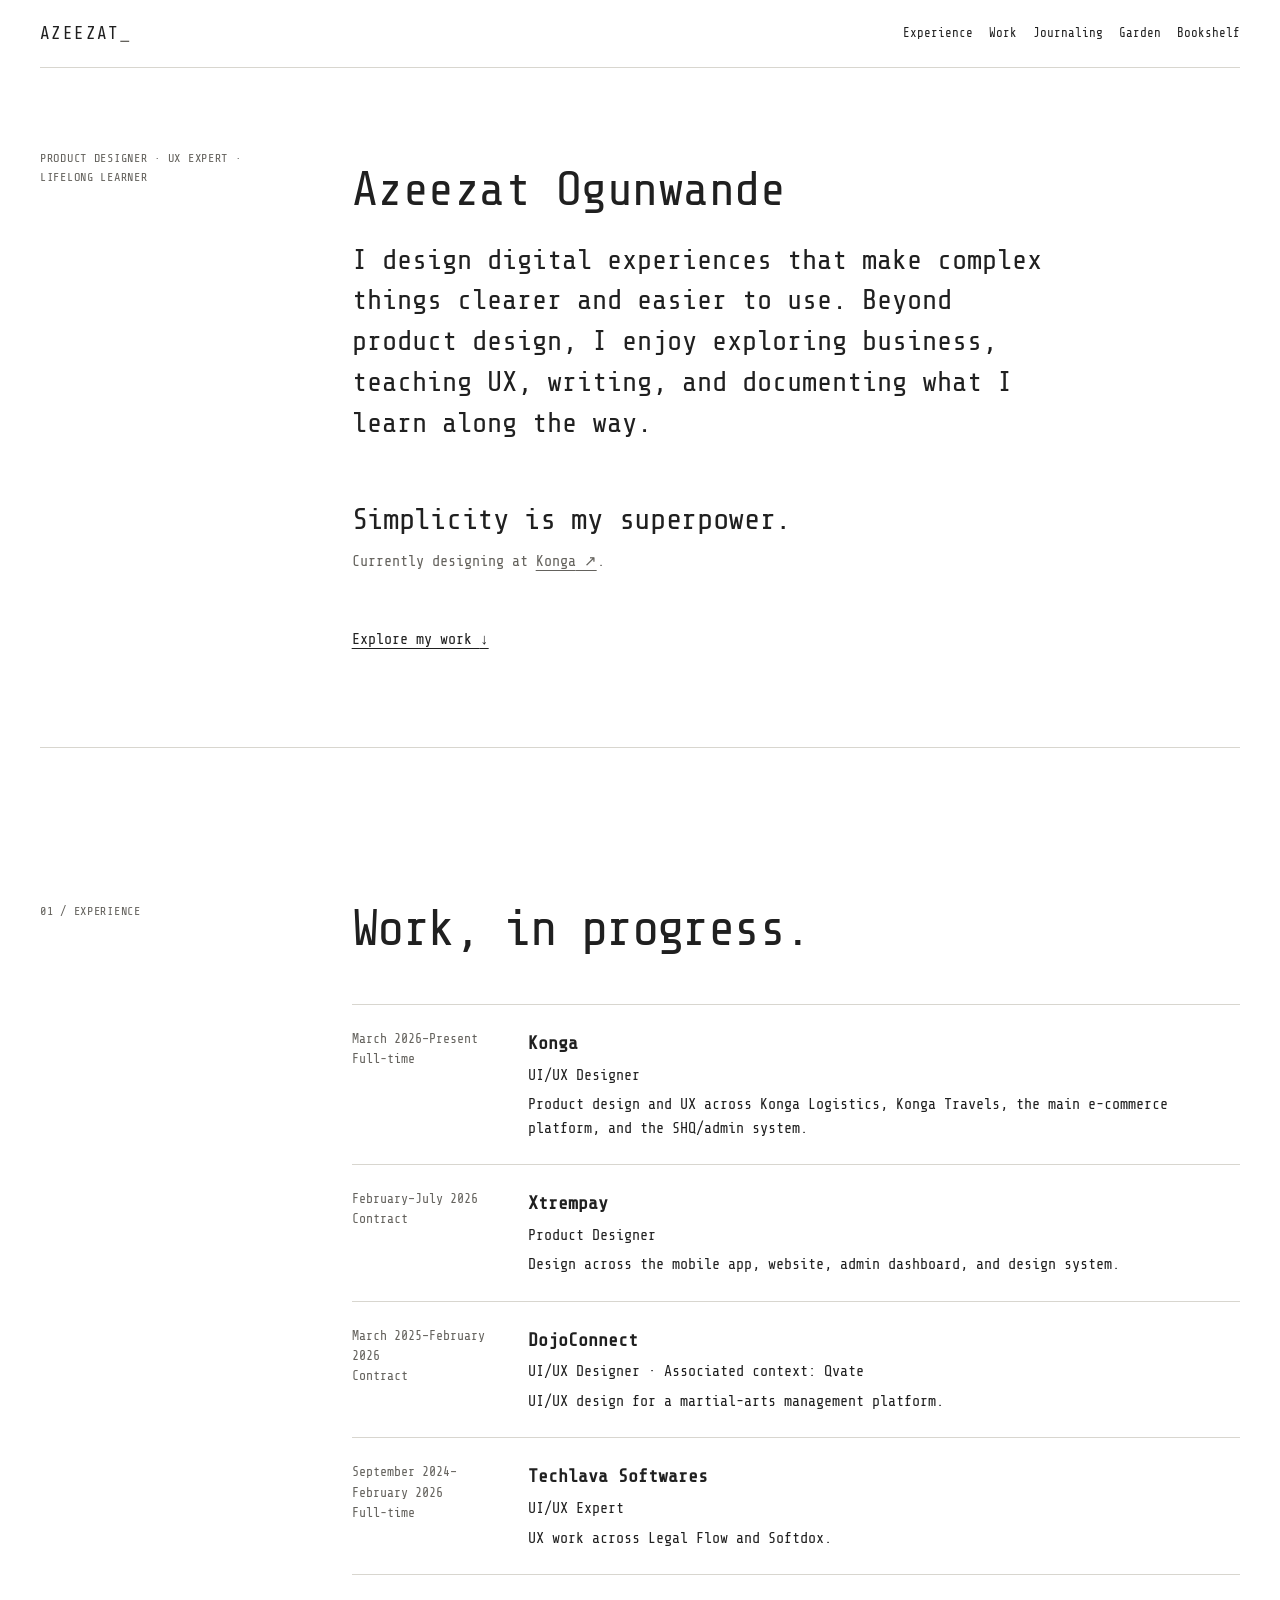
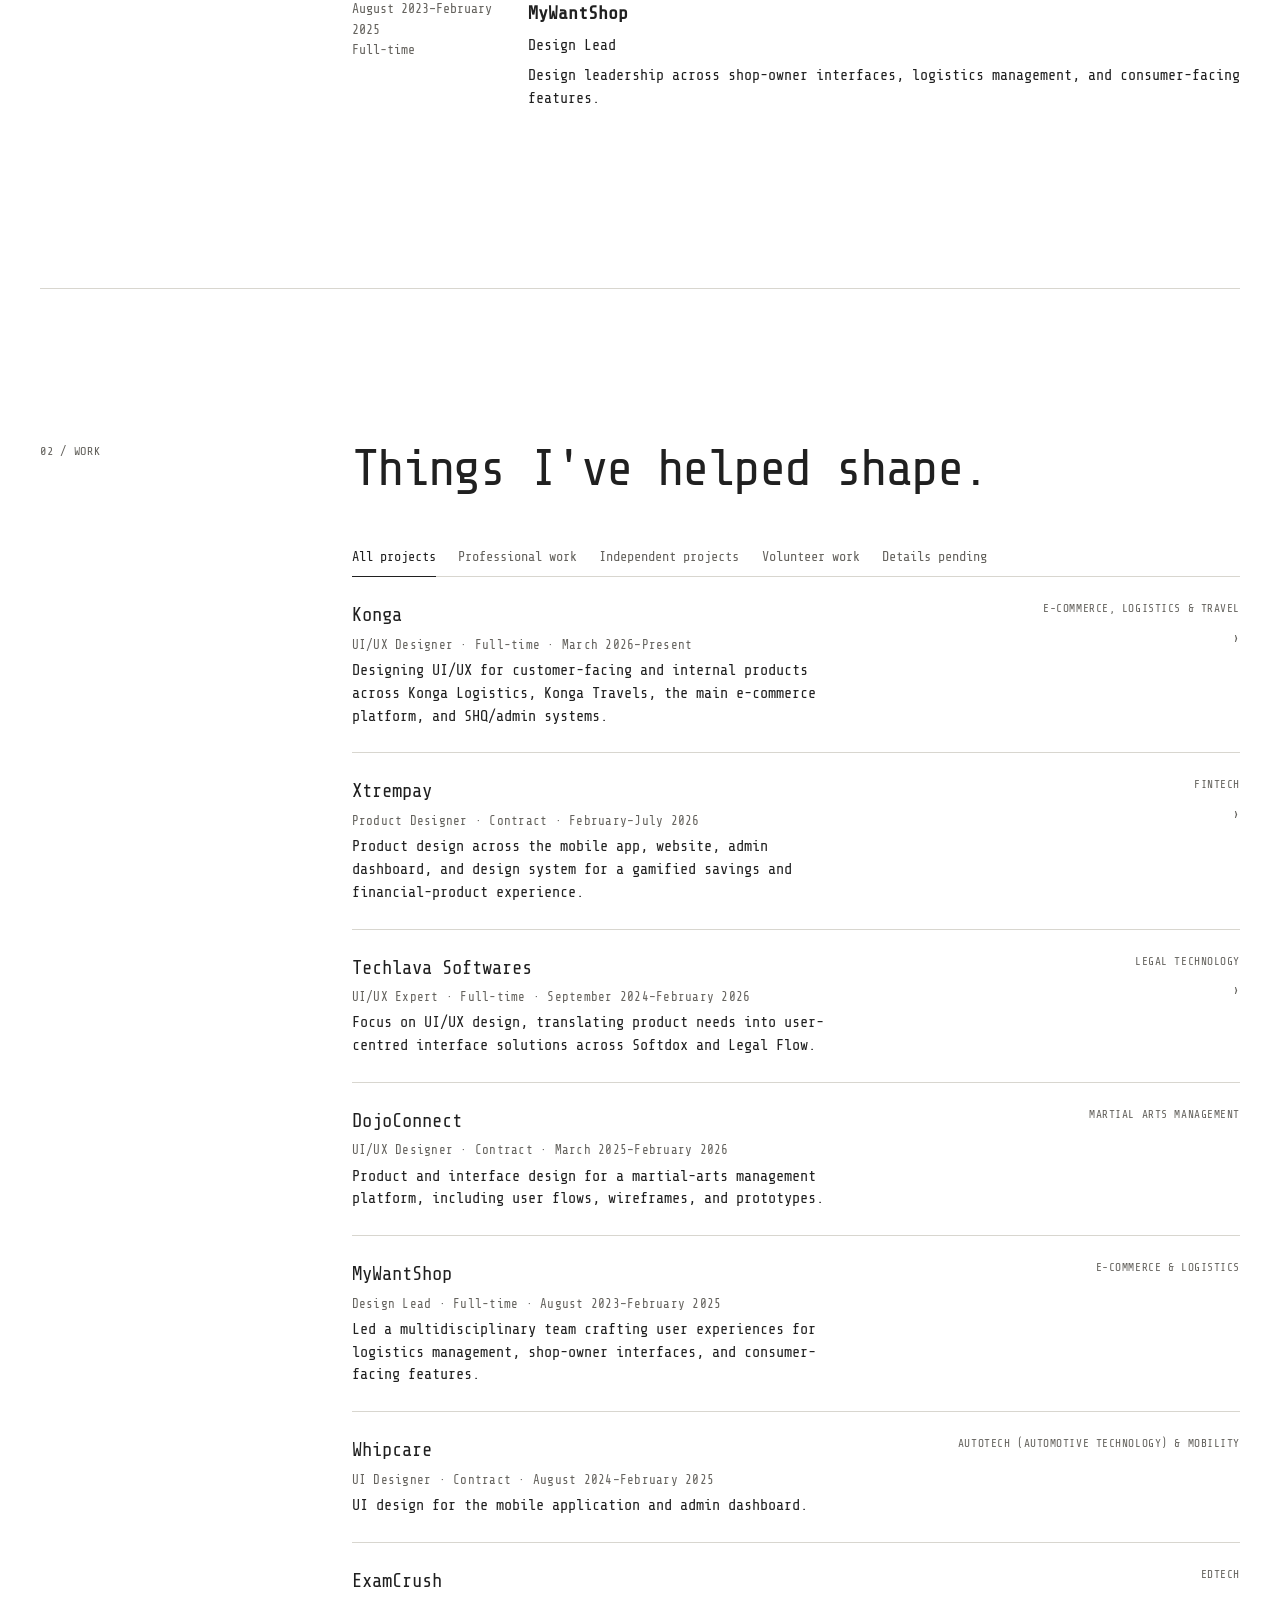
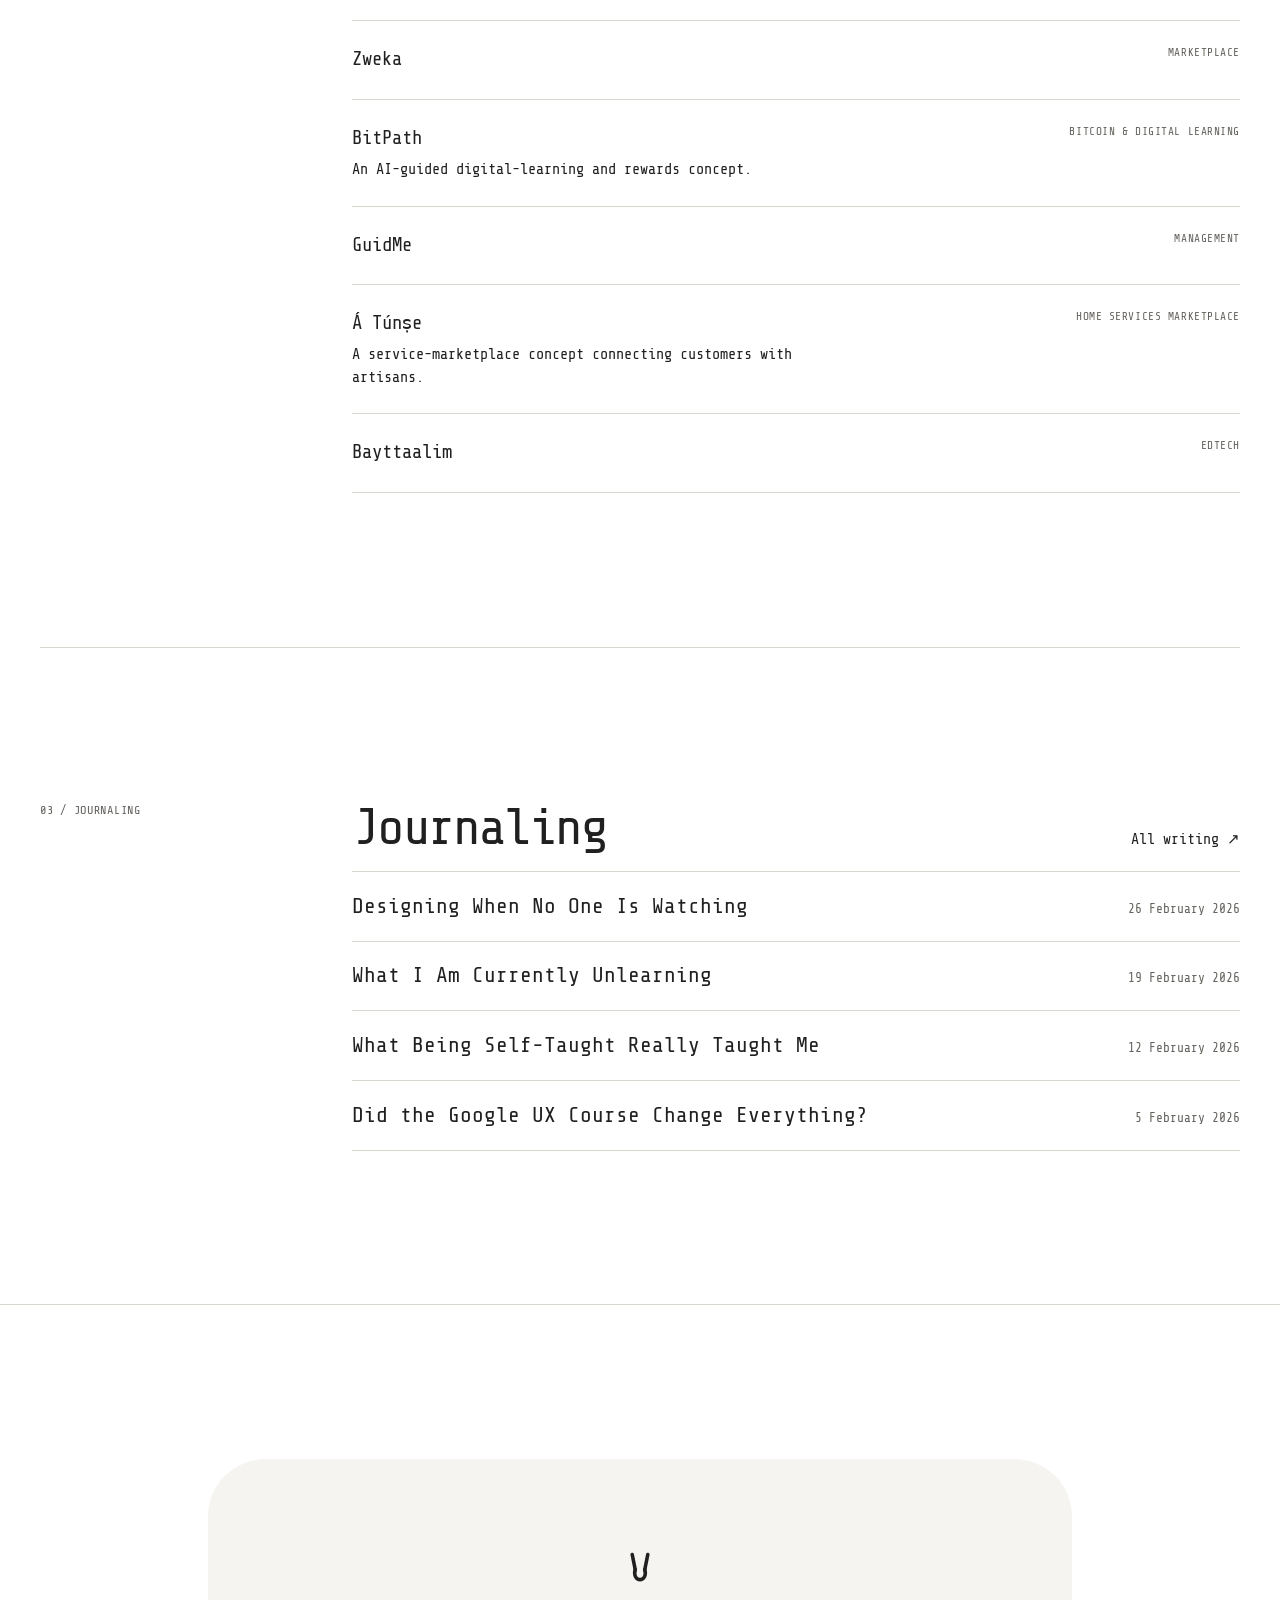
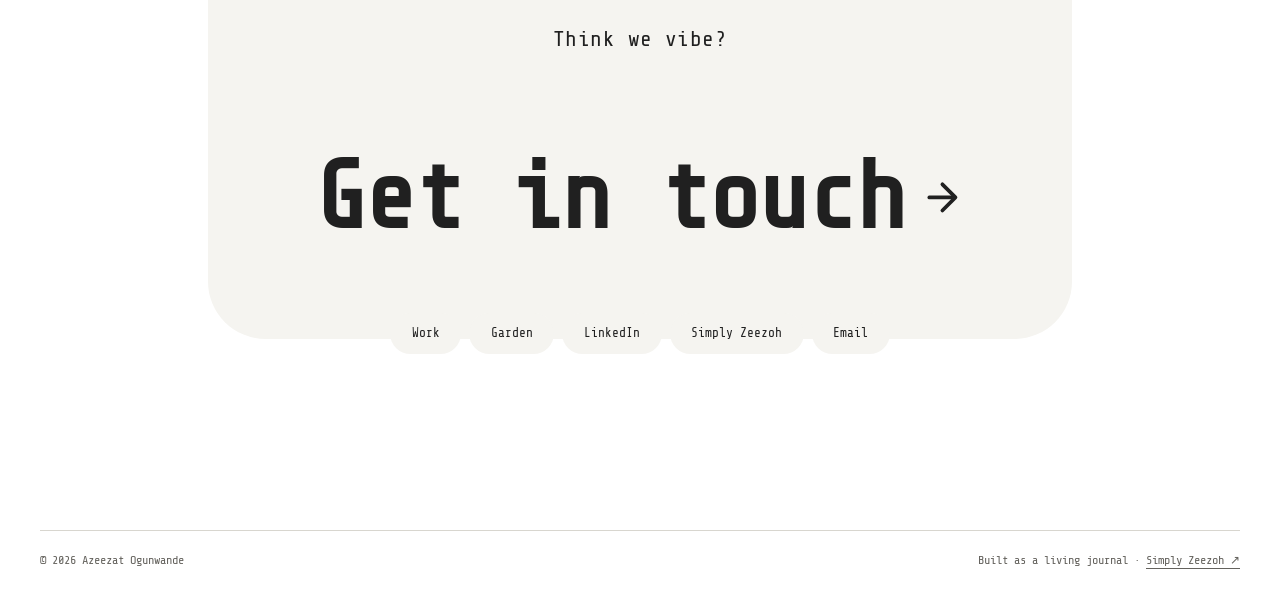
==== index.html @ eee69b29 "Redesign contact section and feature Zweka showcase in Garden" ====
<!doctype html>
<html lang="en">
  <head>
    <meta charset="UTF-8" />
    <meta name="viewport" content="width=device-width, initial-scale=1.0" />
    <meta name="description" content="Azeezat Ogunwande is a product designer and writer creating clear, useful digital experiences. Experience, work, journaling, garden, and bookshelf." />
    <meta name="theme-color" content="#ffffff" />
    <title>Azeezat Ogunwande — Product Designer &amp; Writer</title>
    <link rel="preconnect" href="https://fonts.googleapis.com" />
    <link rel="preconnect" href="https://fonts.gstatic.com" crossorigin />
    <link href="https://fonts.googleapis.com/css2?family=Share+Tech+Mono&display=swap" rel="stylesheet" />
    <link rel="icon" href="favicon.svg" type="image/svg+xml" />
    <link rel="stylesheet" href="styles.css" />
  </head>
  <body data-page="home">
    <a class="skip-link" href="#main">Skip to content</a>
    <header class="site-header">
      <a class="wordmark" href="index.html" aria-label="Azeezat Ogunwande home">AZEEZAT<span>_</span></a>
      <nav aria-label="Primary navigation">
        <a href="#experience">Experience</a>
        <a href="#work">Work</a>
        <a href="writing/">Journaling</a>
        <a href="garden/">Garden</a>
        <a href="bookshelf/">Bookshelf</a>
      </nav>
    </header>
    <main id="main">
      <!-- Introduction: hero and about merged into one concise section -->
      <section class="hero section-grid" aria-labelledby="hero-title">
        <p class="kicker">Product designer · UX expert · Lifelong learner</p>
        <div class="hero-copy">
          <h1 id="hero-title">Azeezat Ogunwande</h1>
          <p class="lede">I design digital experiences that make complex things clearer and easier to use. Beyond product design, I enjoy exploring business, teaching UX, writing, and documenting what I learn along the way.</p>
          <p class="hero-philosophy">Simplicity is my superpower.</p>
          <p class="hero-now">Currently designing at <a class="konga-link external" href="https://www.konga.com/" target="_blank" rel="noopener noreferrer">Konga<span aria-hidden="true"> ↗</span></a>.</p>
          <a class="text-link arrow-link" href="#work">Explore my work <span aria-hidden="true">↓</span></a>
        </div>
      </section>

      <!-- Experience -->
      <section class="section section-grid" id="experience" aria-labelledby="experience-title">
        <p class="section-number">01 / Experience</p>
        <div class="section-content">
          <h2 id="experience-title">Work, in progress.</h2>
          <ol class="timeline" id="timeline"></ol>
        </div>
      </section>

      <!-- Work: every documented project, grouped and filterable -->
      <section class="section section-grid" id="work" aria-labelledby="work-title">
        <p class="section-number">02 / Work</p>
        <div class="section-content">
          <h2 id="work-title">Things I've helped shape.</h2>
          <div class="work-filters" role="tablist" aria-label="Filter projects">
            <button class="work-tab" type="button" role="tab" id="work-tab-all" data-filter="all" aria-controls="project-list" aria-selected="true" tabindex="0">All projects</button>
            <button class="work-tab" type="button" role="tab" id="work-tab-professional" data-filter="professional" aria-controls="project-list" aria-selected="false" tabindex="-1">Professional work</button>
            <button class="work-tab" type="button" role="tab" id="work-tab-independent" data-filter="independent" aria-controls="project-list" aria-selected="false" tabindex="-1">Independent projects</button>
            <button class="work-tab" type="button" role="tab" id="work-tab-volunteer" data-filter="volunteer" aria-controls="project-list" aria-selected="false" tabindex="-1">Volunteer work</button>
            <button class="work-tab" type="button" role="tab" id="work-tab-pending" data-filter="pending" aria-controls="project-list" aria-selected="false" tabindex="-1">Details pending</button>
          </div>
          <p class="visually-hidden" id="work-status" role="status" aria-live="polite"></p>
          <div class="work-panel" id="project-list" role="tabpanel" aria-labelledby="work-tab-all" tabindex="0"></div>
        </div>
      </section>

      <!-- Journaling — Simply Zeezoh -->
      <section class="section section-grid" id="writing" aria-labelledby="writing-title">
        <p class="section-number">03 / Journaling</p>
        <div class="section-content">
          <div class="journal-head">
            <h2 id="writing-title">Journaling</h2>
            <a class="text-link external" href="writing/">All writing <span aria-hidden="true">↗</span></a>
          </div>
          <div class="journal-list" id="journal-list" aria-live="polite"></div>
          <p class="journal-empty" id="journal-empty" hidden>Articles are temporarily unavailable. <a class="text-link external" href="https://simplyzeezoh.substack.com/">Read on Substack <span aria-hidden="true">↗</span></a></p>
        </div>
      </section>

      <!-- Contact -->
      <section class="section contact" id="contact" aria-labelledby="contact-title">
        <div class="contact-inner">
          <div class="contact-panel">
            <span class="contact-motif" aria-hidden="true">
              <svg viewBox="0 0 32 32" fill="none" stroke="currentColor" stroke-width="2.4" stroke-linecap="round" stroke-linejoin="round">
                <path d="M10.8 5 L12.8 15" />
                <path d="M21.2 5 L19.2 15" />
                <path d="M12.8 15 C10.5 24, 21.5 24, 19.2 15" />
              </svg>
            </span>
            <p class="contact-vibe">Think we vibe?</p>
            <a class="contact-cta" href="mailto:hazeezah2002@gmail.com">
              <span id="contact-title">Get in touch</span>
              <svg class="contact-arrow" viewBox="0 0 24 24" fill="none" stroke="currentColor" stroke-width="2" stroke-linecap="round" stroke-linejoin="round" aria-hidden="true">
                <path d="M5 12h13" />
                <path d="M12 5l7 7-7 7" />
              </svg>
            </a>
          </div>
          <nav class="contact-tabs" aria-label="Contact and links">
            <a class="contact-tab" href="#work">Work</a>
            <a class="contact-tab" href="garden/">Garden</a>
            <a class="contact-tab" href="https://www.linkedin.com/in/azeezat-ogunwande/" target="_blank" rel="noopener noreferrer">LinkedIn</a>
            <a class="contact-tab" href="https://simplyzeezoh.substack.com/" target="_blank" rel="noopener noreferrer">Simply Zeezoh</a>
            <a class="contact-tab" href="mailto:hazeezah2002@gmail.com">Email</a>
          </nav>
        </div>
      </section>
    </main>
    <footer class="site-footer">
      <span>© <span id="year"></span> Azeezat Ogunwande</span>
      <span>Built as a living journal · <a href="https://simplyzeezoh.substack.com/" target="_blank" rel="noopener noreferrer">Simply Zeezoh <span aria-hidden="true">↗</span></a></span>
    </footer>
    <dialog id="project-dialog" aria-labelledby="dialog-title">
      <button class="dialog-close" type="button" aria-label="Close project details">×</button>
      <div id="project-dialog-content"></div>
    </dialog>
    <script src="content.js"></script>
    <script src="writing-data.js"></script>
    <script src="script.js"></script>
  </body>
</html>
---- styles.css ----
:root{--ink:#202020;--paper:#fff;--surface:#f5f4f0;--line:#d8d6cf;--muted:#64625d;--font:"Share Tech Mono",ui-monospace,SFMono-Regular,Menlo,monospace;--wide:min(1200px,calc(100vw - 3rem))}*{box-sizing:border-box}html{scroll-behavior:smooth}body{margin:0;background:var(--paper);color:var(--ink);font-family:var(--font);font-size:15px;line-height:1.55}a{color:inherit;text-decoration-thickness:1px;text-underline-offset:4px}a:hover{text-decoration-thickness:2px}.visually-hidden{position:absolute;width:1px;height:1px;padding:0;margin:-1px;overflow:hidden;clip:rect(0 0 0 0);white-space:nowrap;border:0}:focus-visible{outline:2px solid var(--ink);outline-offset:3px}.skip-link{position:fixed;top:0;left:1rem;z-index:10;transform:translateY(-130%);background:var(--ink);color:#fff;padding:.7rem 1rem}.skip-link:focus{transform:translateY(0)}.site-header,.site-footer{width:var(--wide);margin:auto;display:flex;justify-content:space-between;gap:1rem;padding:1.25rem 0}.site-header{border-bottom:1px solid var(--line);align-items:center}.wordmark{text-decoration:none;font-size:1.1rem;letter-spacing:.08em}.wordmark span,.blink{color:var(--muted)}nav{display:flex;gap:1rem;flex-wrap:wrap;justify-content:flex-end;font-size:.78rem}nav a{text-decoration:none}.hero{min-height:calc(100vh - 73px);padding-top:clamp(5rem,14vh,11rem);padding-bottom:3rem;align-content:start}.section-grid{width:var(--wide);margin:auto;display:grid;grid-template-columns:minmax(120px,1fr) minmax(0,4fr);column-gap:clamp(2rem,7vw,8rem)}.kicker,.section-number{margin:0;color:var(--muted);font-size:.75rem;letter-spacing:.06em;text-transform:uppercase}.hero-title-wrap{grid-column:2}.hero h1{font-size:clamp(3.8rem,11vw,9rem);line-height:.82;letter-spacing:-.09em;margin:1rem 0 2.5rem;font-weight:400}.hero-copy{grid-column:2;max-width:44rem}.lede{font-size:clamp(1.2rem,2.2vw,1.85rem);line-height:1.45;margin-top:0}.arrow-link{grid-column:2;margin-top:2.5rem;width:max-content}.section{padding:clamp(5rem,12vw,10rem) 0;border-top:1px solid var(--line)}.section-content h2,.two-up h2{font-size:clamp(1.75rem,4vw,3.5rem);font-weight:400;line-height:1.05;letter-spacing:-.05em;margin:0 0 1rem}.prose{max-width:54rem}.prose p{font-size:1.05rem}.section-intro{color:var(--muted);max-width:47rem}.placeholder-note,.placeholder-label{color:var(--muted);font-size:.8rem}.timeline{padding:0;margin:3rem 0 0;list-style:none}.timeline li{display:grid;grid-template-columns:10rem 1fr;padding:1.5rem 0;border-top:1px solid var(--line);gap:1rem}.timeline h3{font-size:1.15rem;margin:0}.timeline p{margin:.4rem 0 0}.timeline-meta{color:var(--muted);font-size:.82rem}.two-up{padding-top:8rem;padding-bottom:8rem;grid-template-columns:1fr 1fr;gap:clamp(2.5rem,9vw,10rem)}.two-up>div{border-top:1px solid var(--line);padding-top:1.25rem}.contact{padding-bottom:clamp(6rem,14vw,11rem)}.contact-inner{width:var(--wide);margin:auto;display:flex;flex-direction:column;align-items:center}.contact-panel{position:relative;z-index:1;width:100%;max-width:54rem;display:flex;flex-direction:column;align-items:center;text-align:center;gap:clamp(1rem,2.5vw,1.75rem);background:var(--surface);color:var(--ink);border-radius:clamp(28px,4.5vw,60px);padding:clamp(2.75rem,7vw,5.5rem) clamp(1.5rem,5vw,4rem) clamp(3.5rem,8vw,6rem);min-height:clamp(20rem,42vw,30rem);transition:background-color .35s ease,color .35s ease}.contact-motif{display:block;width:clamp(2rem,4vw,3rem);color:currentColor}.contact-motif svg{display:block;width:100%;height:auto}.contact-vibe{margin:0;font-size:clamp(.95rem,2vw,1.35rem);letter-spacing:.02em}.contact-cta{margin-top:auto;display:inline-flex;align-items:center;gap:clamp(.5rem,1.5vw,1rem);color:currentColor;text-decoration:none;font-size:clamp(2.2rem,7.5vw,6.5rem);line-height:.95;letter-spacing:-.03em;font-weight:700;overflow-wrap:anywhere}.contact-arrow{flex:none;width:clamp(1.5rem,3.5vw,3rem);height:auto;transition:transform .25s ease}.contact-cta:hover .contact-arrow,.contact-cta:focus-visible .contact-arrow{transform:translateX(8px)}.contact-cta:focus-visible,.contact-tab:focus-visible{outline:2px solid currentColor;outline-offset:4px}.contact-tabs{position:relative;z-index:2;display:flex;flex-wrap:wrap;justify-content:center;gap:.5rem;margin-top:clamp(-2rem,-2vw,-1rem);padding:0 clamp(.5rem,3vw,2rem)}.contact-tab{background:var(--surface);color:var(--ink);border-radius:999px;padding:.65rem 1.35rem;font-size:.8rem;text-decoration:none;white-space:nowrap;transition:background-color .2s ease,color .2s ease,transform .2s ease}.contact-tab:hover{background:var(--ink);color:var(--paper);transform:translateY(-2px)}@media(hover:hover){.contact-panel:hover{background:var(--ink);color:var(--paper)}}.site-footer{border-top:1px solid var(--line);font-size:.75rem;color:var(--muted);padding-bottom:2rem}.page-main{width:var(--wide);margin:auto}.page-intro{padding:clamp(5rem,12vw,10rem) 0 4rem;max-width:57rem}.page-intro h1{font-size:clamp(3rem,9vw,7rem);font-weight:400;line-height:.9;letter-spacing:-.08em;margin:.8rem 0 2rem}

/* Garden: fixed grid areas keep the deliberately asymmetrical sequence stable. */
.garden-main{padding-top:0;padding-bottom:5rem}.gallery{display:grid;grid-template-columns:repeat(3,minmax(0,1fr));grid-template-rows:repeat(6,clamp(68px,8vw,112px));grid-template-areas:"one two three" "one two three" "one two four" "one five four" "six five seven" "six eight seven";gap:clamp(.5rem,1vw,.85rem);padding-top:clamp(.8rem,2vw,1.5rem)}.garden-card{min-width:0}.garden-card:nth-child(1){grid-area:one}.garden-card:nth-child(2){grid-area:two}.garden-card:nth-child(3){grid-area:three}.garden-card:nth-child(4){grid-area:four}.garden-card:nth-child(5){grid-area:five}.garden-card:nth-child(6){grid-area:six}.garden-card:nth-child(7){grid-area:seven}.garden-card:nth-child(8){grid-area:eight}.garden-trigger{display:block;width:100%;height:100%;border:0;border-radius:.55rem;background:none;color:inherit;font:inherit;text-align:left;cursor:pointer;padding:0;overflow:hidden;transition:transform .2s ease,filter .2s ease}.garden-frame{position:relative;display:block;width:100%;height:100%;overflow:hidden;background:var(--surface)}.garden-image,.garden-gif{position:absolute;inset:0;width:100%;height:100%;object-fit:cover;display:block;transition:transform .35s ease,filter .35s ease}.garden-gif{z-index:1}.garden-placeholder{position:absolute;inset:0;display:grid;place-items:center;text-align:center;color:var(--muted);font-size:.63rem;line-height:1.45;letter-spacing:.14em;text-transform:uppercase;background:repeating-linear-gradient(135deg,#e8e7e1 0,#e8e7e1 1px,#f5f4f0 1px,#f5f4f0 13px)}.garden-card:nth-child(2n) .garden-placeholder{background:linear-gradient(145deg,#e8e7e1,#f5f4f0 55%,#e2e0d9)}.garden-card:nth-child(3n) .garden-placeholder{background:repeating-linear-gradient(45deg,#f5f4f0 0,#f5f4f0 7px,#e8e7e1 7px,#e8e7e1 8px)}.garden-trigger:hover,.garden-trigger:focus-visible{transform:translateY(-2px);filter:contrast(1.03);outline:2px solid var(--ink);outline-offset:3px}.garden-trigger:hover .garden-image,.garden-trigger:focus-visible .garden-image{transform:scale(1.025)}.preview-frame{position:relative;aspect-ratio:4/3;margin:1rem 0;background:var(--surface);overflow:hidden;border-radius:.4rem}.garden-main+.site-footer{margin-top:0}

/* Garden device showcase: one slim phone centred in its frame; the screen keeps
   its own proportions and is never stretched. WebP/GIF background matches the frame. */
.garden-frame--device{display:flex;align-items:center;justify-content:center;background:var(--surface)}.garden-device{display:contents}.garden-device-img{display:block;width:auto;height:auto;max-width:84%;max-height:86%}.preview-frame--device{aspect-ratio:351/711;max-width:min(320px,72vw);margin-inline:auto;display:flex;align-items:center;justify-content:center}.preview-frame--device .garden-device-img{max-width:100%;max-height:100%}

dialog{border:1px solid var(--ink);max-width:min(620px,calc(100vw - 2rem));padding:2rem;background:var(--paper);color:var(--ink)}dialog::backdrop{background:rgba(32,32,32,.5)}.dialog-close{float:right;border:0;background:transparent;font:inherit;font-size:2rem;line-height:1;cursor:pointer}dialog h2{font-size:2rem;line-height:1;margin:1rem 0}dialog p{max-width:58ch}dialog dt{color:var(--muted);margin-top:1rem;font-size:.78rem;text-transform:uppercase}dialog dd{margin:.2rem 0}.page-footer{margin-top:5rem}.topics{display:flex;flex-wrap:wrap;gap:.5rem;margin:1.5rem 0 0;padding:0;list-style:none}.topics .topic{border:1px solid var(--line);color:var(--muted);font-size:.72rem;letter-spacing:.06em;text-transform:uppercase;padding:.35rem .6rem}.external{text-decoration:none}.external:hover{text-decoration:underline}.writing-intro{max-width:57rem}.writing-cta{display:inline-block;margin-top:1.5rem;font-size:clamp(1rem,2vw,1.4rem)}.back-link{margin:4rem 0 2rem}

@media(max-width:800px){.gallery{grid-template-columns:repeat(2,minmax(0,1fr));grid-template-rows:repeat(8,clamp(90px,14vw,140px));grid-template-areas:"one two" "one two" "one three" "four three" "four five" "six five" "six seven" "eight seven"}}@media(max-width:680px){body{font-size:14px}.site-header{align-items:flex-start;flex-direction:column}.site-footer{flex-direction:column}.section-grid{grid-template-columns:1fr}.hero-title-wrap,.hero-copy,.arrow-link{grid-column:auto}.section-number{margin-bottom:2rem}.timeline li{grid-template-columns:1fr}.two-up{grid-template-columns:1fr}.book-grid{grid-template-columns:1fr 1fr}.gallery{grid-template-columns:1fr;grid-template-rows:none;grid-template-areas:none;gap:.7rem;padding-top:.8rem}.garden-card{grid-area:auto!important}.garden-card--tall .garden-frame{aspect-ratio:4/5}.garden-card--medium .garden-frame{aspect-ratio:4/3}.garden-card--small .garden-frame{aspect-ratio:16/10}}@media(prefers-reduced-motion:reduce){html{scroll-behavior:auto}.blink,.garden-trigger,.garden-image,.garden-gif{animation:none;transition:none}.garden-trigger:hover,.garden-trigger:focus-visible{transform:none}}

/* ============================================================
   Added for the unified editorial homepage, on-site writing
   reader, and bookshelf reading room.
   ============================================================ */

/* Intake hero — hero + about merged into one compact introduction */
.hero{min-height:auto;padding-top:clamp(3rem,9vh,7rem);padding-bottom:clamp(3rem,8vw,6rem)}
.hero h1{font-size:clamp(2rem,4vw,3rem);line-height:1.05;letter-spacing:-.01em;margin:1rem 0 1.5rem;font-weight:400}
.hero-copy{display:flex;flex-direction:column;align-items:flex-start}
.hero-philosophy{font-size:clamp(1.3rem,2.6vw,1.9rem);line-height:1.25;margin:1.75rem 0 0;letter-spacing:-.01em}
.hero-now{color:var(--muted);margin-top:.75rem}
.konga-link{text-decoration:underline;text-decoration-thickness:1px;text-underline-offset:4px}
.konga-link:hover{text-decoration-thickness:2px}

/* Work — filter tabs + grouped editorial project index */
.work-filters{display:flex;flex-wrap:wrap;gap:.25rem 1.4rem;margin-top:2.5rem;border-bottom:1px solid var(--line)}
.work-tab{appearance:none;background:none;border:0;font:inherit;font-size:.85rem;color:var(--muted);padding:.6rem 0;margin:0;cursor:pointer;border-bottom:1px solid transparent;margin-bottom:-1px}
.work-tab:hover{color:var(--ink)}
.work-tab[aria-selected="true"]{color:var(--ink);border-bottom-color:var(--ink)}
.work-tab:focus-visible{outline:2px solid var(--ink);outline-offset:2px}
.work-panel{margin-top:0}
.work-list{list-style:none;margin:0;padding:0}
.work-entry{border-bottom:1px solid var(--line)}
.work-row{display:grid;grid-template-columns:minmax(0,1fr) auto;align-items:start;gap:.5rem 2rem;width:100%;text-align:left;padding:1.5rem 0;font:inherit;color:inherit}
button.work-row{background:none;border:0;cursor:pointer}
button.work-row:hover{background:var(--surface)}
button.work-row:focus-visible{outline:2px solid var(--ink);outline-offset:-2px}
.work-main{display:flex;flex-direction:column;gap:.3rem;min-width:0}
.work-name,.work-child-name{font-size:clamp(1.05rem,1.8vw,1.2rem)}
.work-meta{color:var(--muted);font-size:.78rem;letter-spacing:.02em}
.work-desc{font-size:.95rem;line-height:1.5;max-width:62ch}
.work-proposed{color:var(--muted);font-size:.74rem}
.work-pending{color:var(--muted);font-size:.66rem;letter-spacing:.08em;text-transform:uppercase;white-space:nowrap;margin-left:.5rem;vertical-align:middle}
.work-side{display:flex;flex-direction:column;align-items:flex-end;gap:.6rem;text-align:right}
.work-industry,.work-child-domain{color:var(--muted);font-size:.7rem;letter-spacing:.05em;text-transform:uppercase;line-height:1.4}
.work-arrow{color:var(--muted);transition:transform .2s ease}
.work-row[aria-expanded="true"] .work-arrow{transform:rotate(90deg)}
.work-children{border-top:1px dashed var(--line)}
.work-child-list{list-style:none;margin:0;padding:0}
.work-child{display:grid;grid-template-columns:minmax(0,1fr) auto;align-items:start;gap:.5rem 2rem;padding:1rem 0 1rem 1.25rem;border-left:2px solid var(--line);margin-left:.1rem}
.work-child+.work-child{border-top:1px solid var(--line)}
.work-child .work-child-name{font-size:.98rem}
.work-child .work-desc{font-size:.9rem}
.work-empty{color:var(--muted);padding:1.75rem 0;max-width:60ch}

/* Journaling — compact editorial writing list */
.journal-head{display:flex;justify-content:space-between;align-items:baseline;gap:1rem;border-bottom:1px solid var(--line);padding-bottom:1rem}
.journal-head h2{margin:0}
.journal-list{display:flex;flex-direction:column}
.journal-row{display:flex;justify-content:space-between;align-items:baseline;gap:1.5rem;padding:1.1rem 0;border-bottom:1px solid var(--line);text-decoration:none}
.journal-row:hover .journal-title{text-decoration:underline;text-decoration-thickness:2px}
.journal-title{font-size:clamp(1.05rem,2vw,1.35rem);min-width:0;overflow-wrap:anywhere}
.journal-date{color:var(--muted);font-size:.8rem;white-space:nowrap}
.journal-empty{color:var(--muted)}

/* Writing archive + on-site reader */
.writing-main{padding:clamp(3rem,8vw,6rem) 0 5rem}
.page-intro h1{font-size:clamp(2.2rem,5vw,3.4rem);letter-spacing:-.03em;line-height:.98}
.archive-list{margin-top:2rem;border-top:1px solid var(--line)}
.archive-row{display:flex;justify-content:space-between;align-items:baseline;gap:1.5rem;padding:1.15rem 0;border-bottom:1px solid var(--line);text-decoration:none}
.archive-row:hover .archive-title{text-decoration:underline;text-decoration-thickness:2px}
.archive-title{font-size:clamp(1.05rem,2vw,1.4rem);min-width:0;overflow-wrap:anywhere}
.archive-date{color:var(--muted);font-size:.8rem;white-space:nowrap}
.archive-empty{color:var(--muted);margin-top:2rem}
.article{max-width:70ch;margin:0 auto;padding-top:1rem}
.article-title{font-size:clamp(1.8rem,4vw,2.8rem);line-height:1.1;letter-spacing:-.02em;font-weight:400;margin:.5rem 0 1rem}
.article-date{color:var(--muted);font-size:.82rem}
.article-body{margin-top:2.5rem}
.article-body p{margin:0 0 1.25rem;font-size:1.05rem}
.article-body h1,.article-body h2,.article-body h3{font-weight:400;line-height:1.15;letter-spacing:-.02em;margin:2.5rem 0 1rem}
.article-body img{max-width:100%;height:auto;border-radius:.4rem;display:block;margin:1.5rem 0}
.article-body figure{margin:1.5rem 0}
.article-body blockquote{margin:1.75rem 0;padding-left:1.25rem;border-left:2px solid var(--line);color:var(--muted)}
.article-body hr{border:0;border-top:1px solid var(--line);margin:2.25rem 0}
.article-body>div{margin:0}
.article-source{color:var(--muted);font-size:.85rem;margin-top:3rem;border-top:1px solid var(--line);padding-top:1.25rem}
.article-nav{display:flex;gap:1.5rem;margin-top:1.5rem}

/* Bookshelf — category filters, "show all", and flip cards */
.shelf-filters{display:flex;flex-wrap:wrap;gap:.25rem 1.5rem;margin-bottom:clamp(1.5rem,4vw,2.75rem);border-bottom:1px solid var(--line);padding-bottom:.65rem}
.shelf-tab{background:none;border:0;padding:.35rem 0 .65rem;margin-bottom:-.66rem;font:inherit;font-size:.78rem;letter-spacing:.06em;text-transform:uppercase;color:var(--muted);cursor:pointer;border-bottom:2px solid transparent}
.shelf-tab[aria-selected="true"]{color:var(--ink);border-bottom-color:var(--ink)}
.shelf-tab:focus-visible{outline:2px solid var(--ink);outline-offset:2px}
.shelf-status{color:var(--muted);font-size:.78rem;margin:1.5rem 0 1rem}
.shelf-showall{display:block;background:none;border:0;padding:0;margin:1.5rem 0 0;font:inherit;font-size:.82rem;color:var(--ink);cursor:pointer;text-decoration:underline;text-underline-offset:3px}
.shelf-showall[hidden]{display:none}
.shelf-showall:focus-visible{outline:2px solid var(--ink);outline-offset:3px}
.book-grid{display:grid;grid-template-columns:repeat(auto-fill,minmax(200px,1fr));gap:clamp(1rem,2.5vw,2rem);background:none;border:0}
.book-card{position:relative;perspective:1200px;cursor:pointer;border-radius:.5rem}
.book-inner{position:relative;transform-style:preserve-3d;transition:transform .5s ease}
.book-card.is-open .book-inner{transform:rotateY(180deg)}
@media(hover:hover) and (pointer:fine){.book-card:hover .book-inner{transform:rotateY(180deg)}}
.book-card:focus-visible{outline:2px solid var(--ink);outline-offset:4px}
.book-face{backface-visibility:hidden;-webkit-backface-visibility:hidden}
.book-front{display:flex;flex-direction:column;gap:.75rem}
.book-cover{position:relative;display:block;aspect-ratio:3/4;border:1px solid var(--line);border-radius:.5rem;background:var(--surface);overflow:hidden}
.book-cover-image{display:block;width:100%;height:100%;object-fit:cover}
.book-cover-image[hidden]{display:none}
.book-cover-fallback{position:absolute;inset:0;display:flex;flex-direction:column;gap:.75rem;align-items:center;justify-content:center;padding:1.25rem;text-align:center}
.book-cover-fallback[hidden]{display:none}
.book-cover-title{font-size:1.05rem;line-height:1.25}
.book-cover-author{color:var(--muted);font-size:.74rem}
.book-caption{display:flex;flex-direction:column;gap:.2rem}
.book-title{font-size:.95rem;line-height:1.3}
.book-author{color:var(--muted);font-size:.8rem}
.book-status{color:var(--muted);font-size:.68rem;letter-spacing:.06em;text-transform:uppercase;margin-top:.15rem}
.book-back{position:absolute;inset:0;transform:rotateY(180deg);display:flex;flex-direction:column;gap:.9rem;padding:1.25rem;background:var(--surface);border:1px solid var(--line);border-radius:.5rem;overflow:auto}
.book-theme{color:var(--muted);font-size:.68rem;letter-spacing:.06em;text-transform:uppercase}
.book-about{font-size:.86rem;line-height:1.45;color:var(--ink)}
.book-block{display:flex;flex-direction:column;gap:.3rem}
.book-block-title{font-size:.72rem;letter-spacing:.04em;text-transform:uppercase}
.book-block-text{font-size:.86rem;line-height:1.45}
.book-back-hint{color:var(--muted);font-size:.68rem;margin-top:auto;text-transform:uppercase;letter-spacing:.06em}

@media(max-width:680px){
  .journal-head,.journal-row,.archive-row{grid-template-columns:1fr auto auto}
  .journal-row,.archive-row{flex-direction:column;gap:.35rem}
  .journal-date,.archive-date{white-space:normal}
  .work-filters{gap:.1rem 1rem}
  .work-row,.work-child{grid-template-columns:1fr}
  .work-side{flex-direction:row;align-items:baseline;justify-content:space-between;text-align:left}
  .book-grid{grid-template-columns:repeat(auto-fill,minmax(150px,1fr))}
}
@media(prefers-reduced-motion:reduce){
  .book-inner{transition:none}
  .book-card:hover .book-inner,.book-card.is-open .book-inner{transform:none}
  .book-back{visibility:hidden}
  .book-card.is-open .book-front{visibility:hidden}
  .book-card.is-open .book-back{visibility:visible}
  .contact-panel,.contact-arrow,.contact-tab{transition:none}
  .contact-cta:hover .contact-arrow,.contact-cta:focus-visible .contact-arrow{transform:none}
  .contact-tab:hover{transform:none}
}
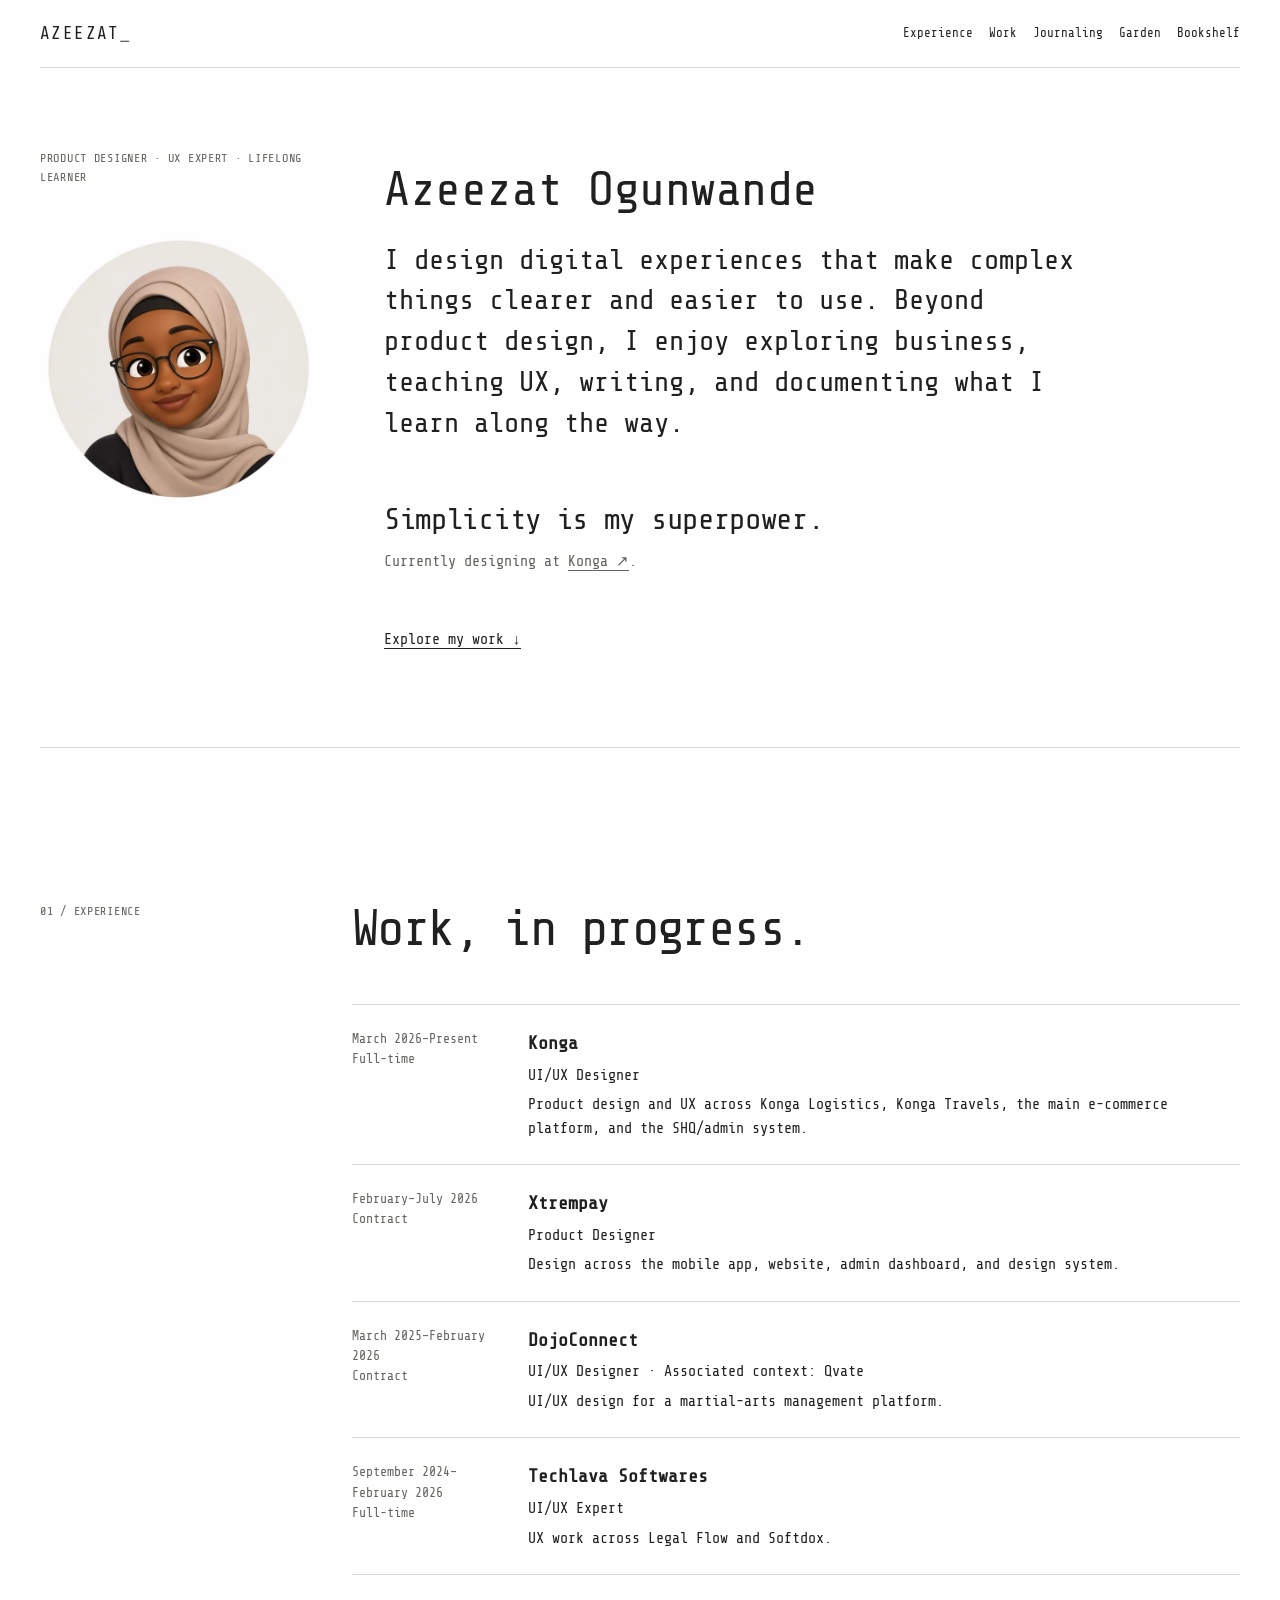
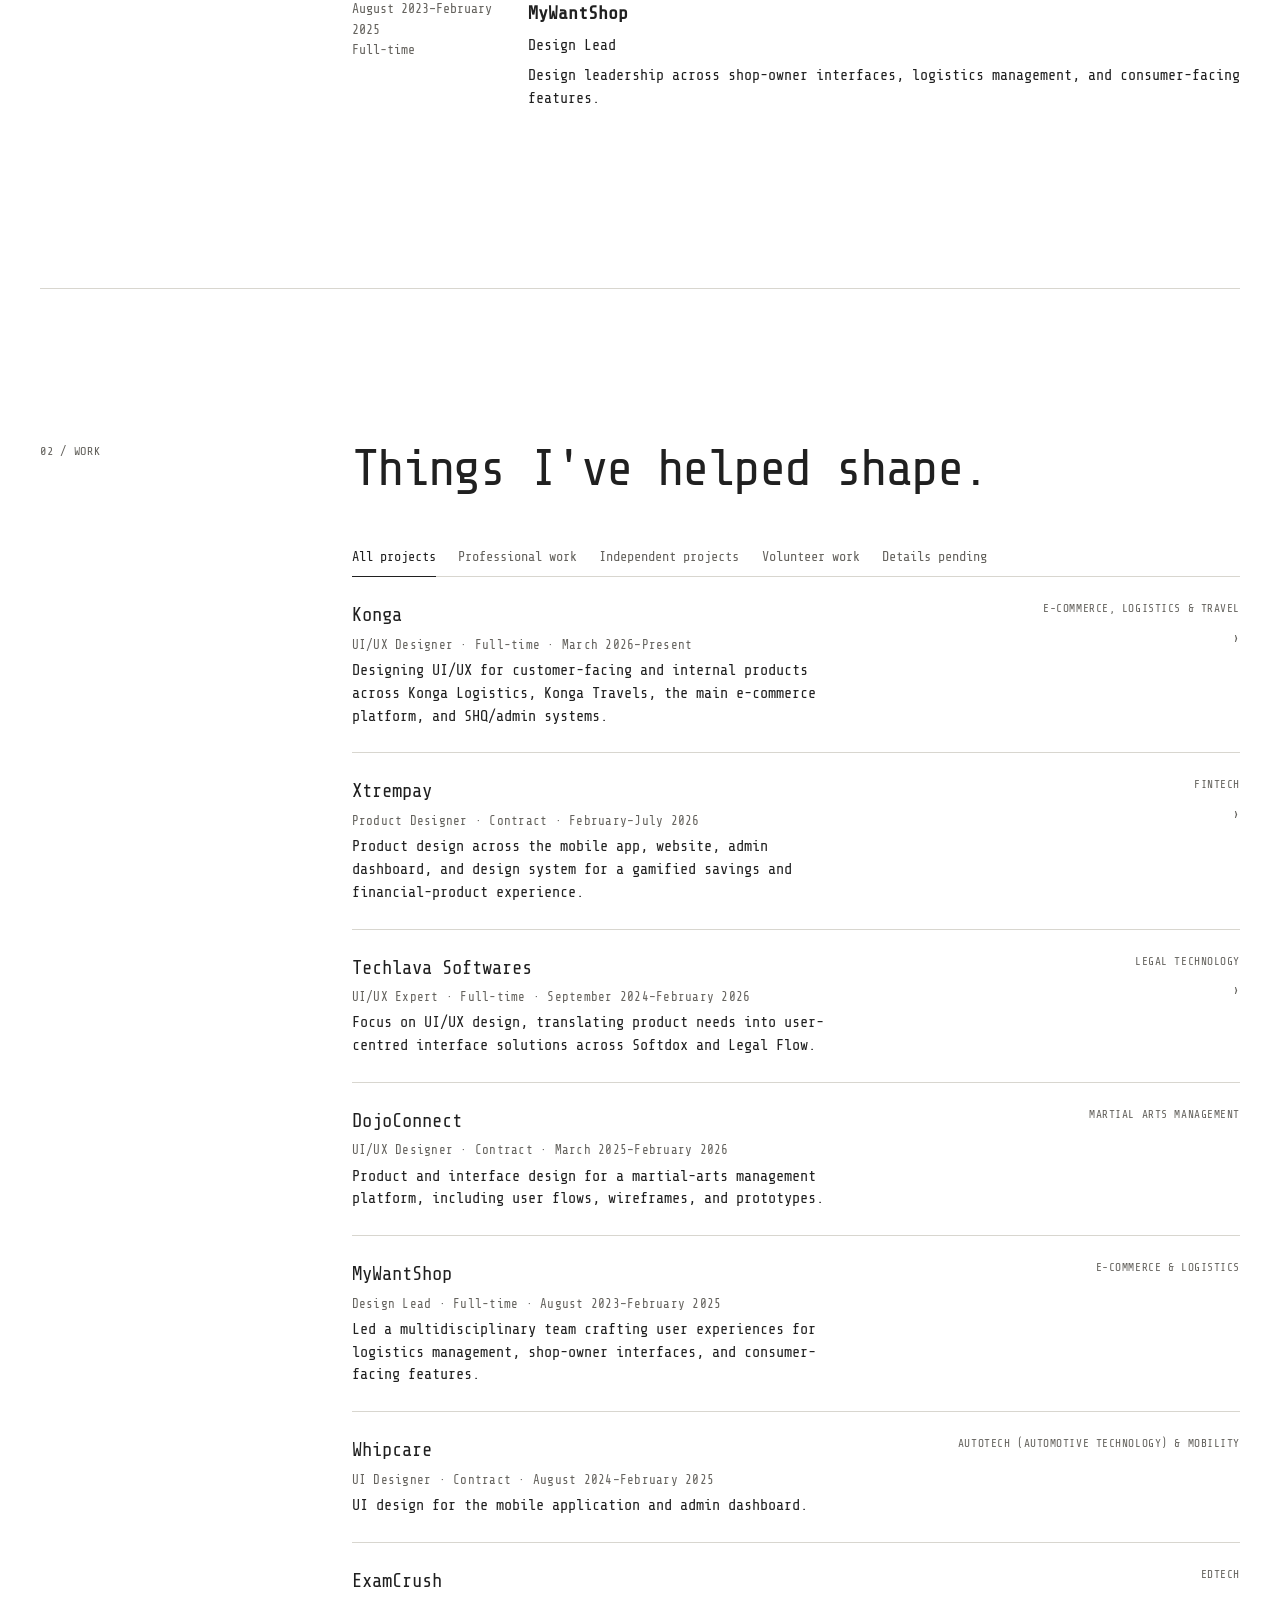
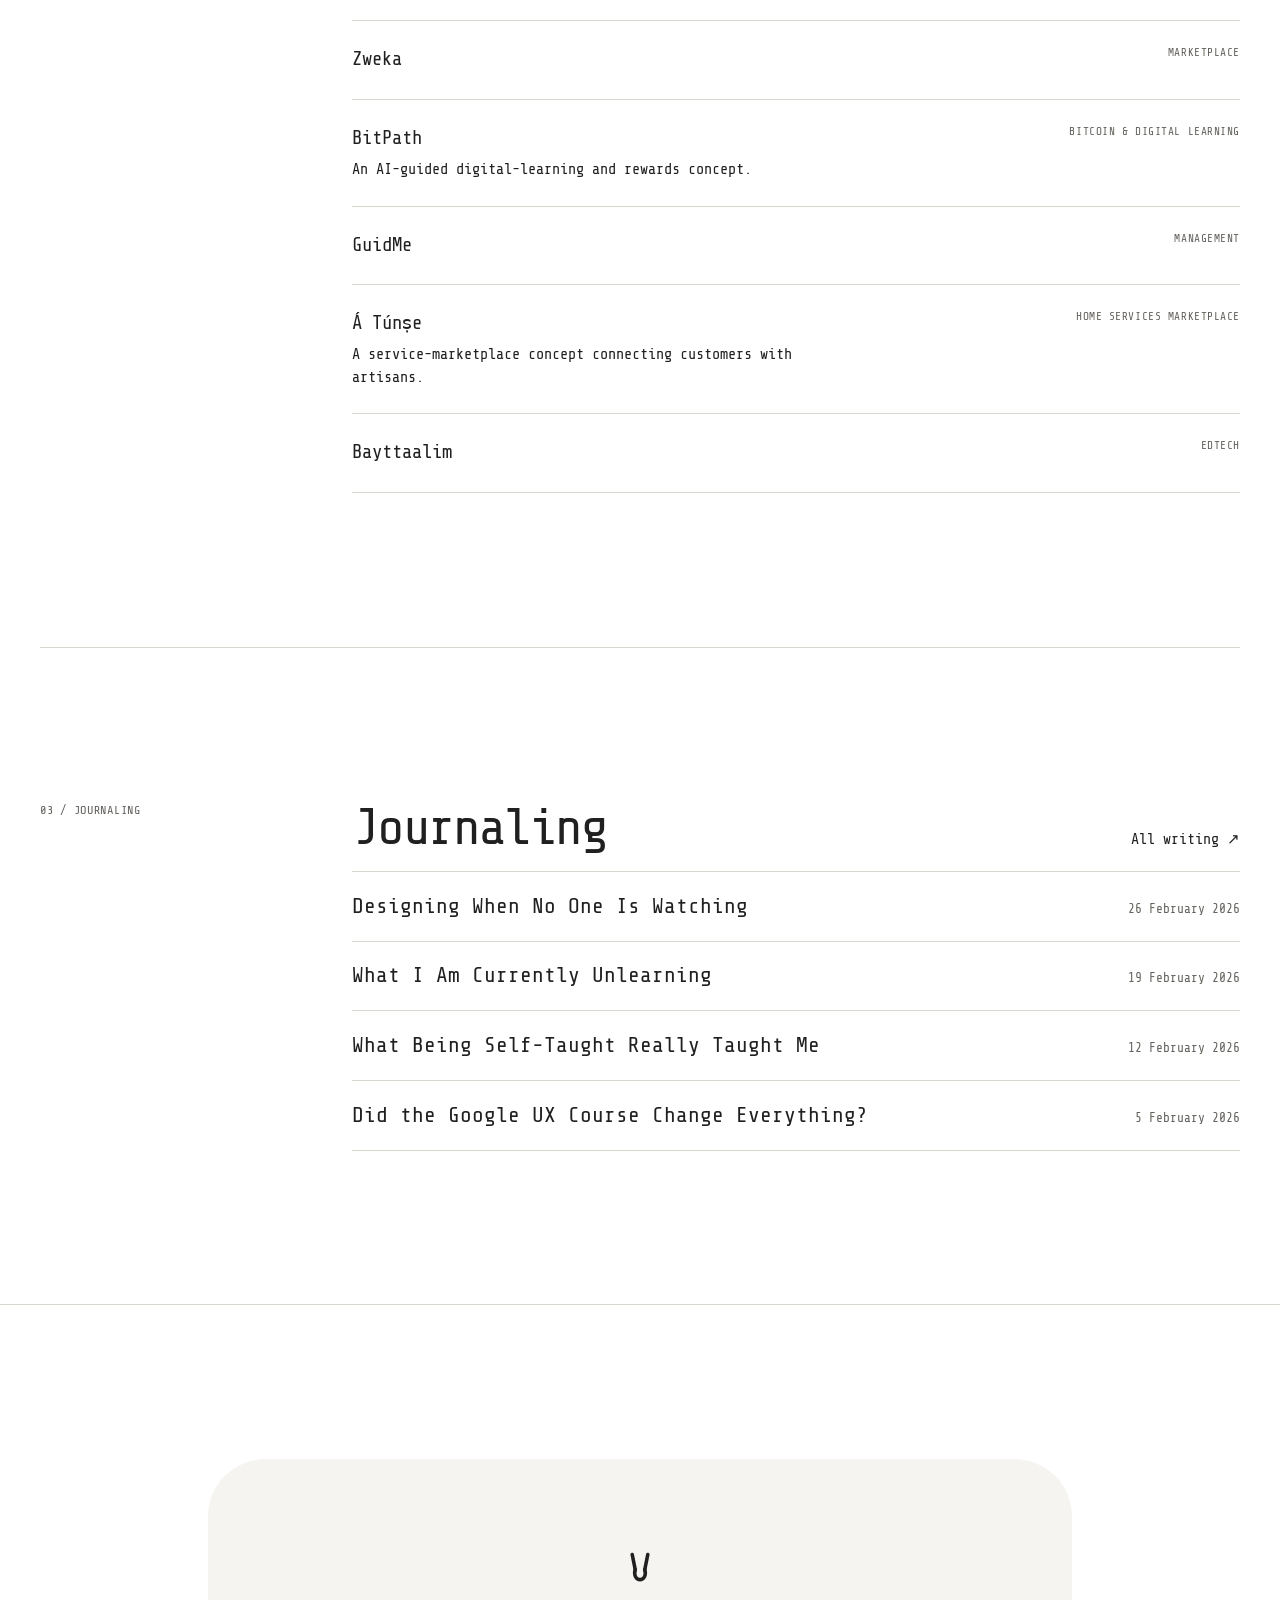
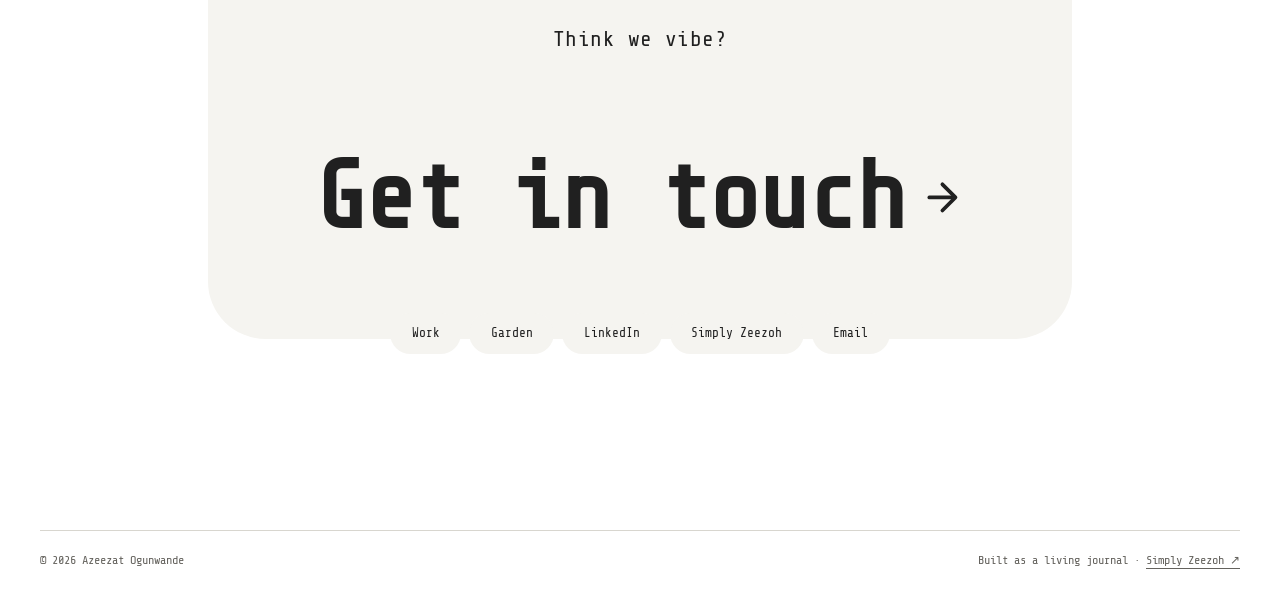
==== commit 70febf98: "Add circular hijab avatar to the hero's left column" ====
--- a/index.html
+++ b/index.html
@@ -27,7 +27,13 @@
     <main id="main">
       <!-- Introduction: hero and about merged into one concise section -->
       <section class="hero section-grid" aria-labelledby="hero-title">
-        <p class="kicker">Product designer · UX expert · Lifelong learner</p>
+        <div class="hero-aside">
+          <p class="kicker">Product designer · UX expert · Lifelong learner</p>
+          <picture class="hero-avatar">
+            <source srcset="assets/avatar/azeezat-avatar.webp" type="image/webp" />
+            <img class="hero-avatar-img" src="assets/avatar/azeezat-avatar.png" alt="Portrait illustration of Azeezat wearing a hijab" width="640" height="640" decoding="async" />
+          </picture>
+        </div>
         <div class="hero-copy">
           <h1 id="hero-title">Azeezat Ogunwande</h1>
           <p class="lede">I design digital experiences that make complex things clearer and easier to use. Beyond product design, I enjoy exploring business, teaching UX, writing, and documenting what I learn along the way.</p>
--- a/styles.css
+++ b/styles.css
@@ -1,15 +1,16 @@
 :root{--ink:#202020;--paper:#fff;--surface:#f5f4f0;--line:#d8d6cf;--muted:#64625d;--font:"Share Tech Mono",ui-monospace,SFMono-Regular,Menlo,monospace;--wide:min(1200px,calc(100vw - 3rem))}*{box-sizing:border-box}html{scroll-behavior:smooth}body{margin:0;background:var(--paper);color:var(--ink);font-family:var(--font);font-size:15px;line-height:1.55}a{color:inherit;text-decoration-thickness:1px;text-underline-offset:4px}a:hover{text-decoration-thickness:2px}.visually-hidden{position:absolute;width:1px;height:1px;padding:0;margin:-1px;overflow:hidden;clip:rect(0 0 0 0);white-space:nowrap;border:0}:focus-visible{outline:2px solid var(--ink);outline-offset:3px}.skip-link{position:fixed;top:0;left:1rem;z-index:10;transform:translateY(-130%);background:var(--ink);color:#fff;padding:.7rem 1rem}.skip-link:focus{transform:translateY(0)}.site-header,.site-footer{width:var(--wide);margin:auto;display:flex;justify-content:space-between;gap:1rem;padding:1.25rem 0}.site-header{border-bottom:1px solid var(--line);align-items:center}.wordmark{text-decoration:none;font-size:1.1rem;letter-spacing:.08em}.wordmark span,.blink{color:var(--muted)}nav{display:flex;gap:1rem;flex-wrap:wrap;justify-content:flex-end;font-size:.78rem}nav a{text-decoration:none}.hero{min-height:calc(100vh - 73px);padding-top:clamp(5rem,14vh,11rem);padding-bottom:3rem;align-content:start}.section-grid{width:var(--wide);margin:auto;display:grid;grid-template-columns:minmax(120px,1fr) minmax(0,4fr);column-gap:clamp(2rem,7vw,8rem)}.kicker,.section-number{margin:0;color:var(--muted);font-size:.75rem;letter-spacing:.06em;text-transform:uppercase}.hero-title-wrap{grid-column:2}.hero h1{font-size:clamp(3.8rem,11vw,9rem);line-height:.82;letter-spacing:-.09em;margin:1rem 0 2.5rem;font-weight:400}.hero-copy{grid-column:2;max-width:44rem}.lede{font-size:clamp(1.2rem,2.2vw,1.85rem);line-height:1.45;margin-top:0}.arrow-link{grid-column:2;margin-top:2.5rem;width:max-content}.section{padding:clamp(5rem,12vw,10rem) 0;border-top:1px solid var(--line)}.section-content h2,.two-up h2{font-size:clamp(1.75rem,4vw,3.5rem);font-weight:400;line-height:1.05;letter-spacing:-.05em;margin:0 0 1rem}.prose{max-width:54rem}.prose p{font-size:1.05rem}.section-intro{color:var(--muted);max-width:47rem}.placeholder-note,.placeholder-label{color:var(--muted);font-size:.8rem}.timeline{padding:0;margin:3rem 0 0;list-style:none}.timeline li{display:grid;grid-template-columns:10rem 1fr;padding:1.5rem 0;border-top:1px solid var(--line);gap:1rem}.timeline h3{font-size:1.15rem;margin:0}.timeline p{margin:.4rem 0 0}.timeline-meta{color:var(--muted);font-size:.82rem}.two-up{padding-top:8rem;padding-bottom:8rem;grid-template-columns:1fr 1fr;gap:clamp(2.5rem,9vw,10rem)}.two-up>div{border-top:1px solid var(--line);padding-top:1.25rem}.contact{padding-bottom:clamp(6rem,14vw,11rem)}.contact-inner{width:var(--wide);margin:auto;display:flex;flex-direction:column;align-items:center}.contact-panel{position:relative;z-index:1;width:100%;max-width:54rem;display:flex;flex-direction:column;align-items:center;text-align:center;gap:clamp(1rem,2.5vw,1.75rem);background:var(--surface);color:var(--ink);border-radius:clamp(28px,4.5vw,60px);padding:clamp(2.75rem,7vw,5.5rem) clamp(1.5rem,5vw,4rem) clamp(3.5rem,8vw,6rem);min-height:clamp(20rem,42vw,30rem);transition:background-color .35s ease,color .35s ease}.contact-motif{display:block;width:clamp(2rem,4vw,3rem);color:currentColor}.contact-motif svg{display:block;width:100%;height:auto}.contact-vibe{margin:0;font-size:clamp(.95rem,2vw,1.35rem);letter-spacing:.02em}.contact-cta{margin-top:auto;display:inline-flex;align-items:center;gap:clamp(.5rem,1.5vw,1rem);color:currentColor;text-decoration:none;font-size:clamp(2.2rem,7.5vw,6.5rem);line-height:.95;letter-spacing:-.03em;font-weight:700;overflow-wrap:anywhere}.contact-arrow{flex:none;width:clamp(1.5rem,3.5vw,3rem);height:auto;transition:transform .25s ease}.contact-cta:hover .contact-arrow,.contact-cta:focus-visible .contact-arrow{transform:translateX(8px)}.contact-cta:focus-visible,.contact-tab:focus-visible{outline:2px solid currentColor;outline-offset:4px}.contact-tabs{position:relative;z-index:2;display:flex;flex-wrap:wrap;justify-content:center;gap:.5rem;margin-top:clamp(-2rem,-2vw,-1rem);padding:0 clamp(.5rem,3vw,2rem)}.contact-tab{background:var(--surface);color:var(--ink);border-radius:999px;padding:.65rem 1.35rem;font-size:.8rem;text-decoration:none;white-space:nowrap;transition:background-color .2s ease,color .2s ease,transform .2s ease}.contact-tab:hover{background:var(--ink);color:var(--paper);transform:translateY(-2px)}@media(hover:hover){.contact-panel:hover{background:var(--ink);color:var(--paper)}}.site-footer{border-top:1px solid var(--line);font-size:.75rem;color:var(--muted);padding-bottom:2rem}.page-main{width:var(--wide);margin:auto}.page-intro{padding:clamp(5rem,12vw,10rem) 0 4rem;max-width:57rem}.page-intro h1{font-size:clamp(3rem,9vw,7rem);font-weight:400;line-height:.9;letter-spacing:-.08em;margin:.8rem 0 2rem}
 
-/* Garden: fixed grid areas keep the deliberately asymmetrical sequence stable. */
-.garden-main{padding-top:0;padding-bottom:5rem}.gallery{display:grid;grid-template-columns:repeat(3,minmax(0,1fr));grid-template-rows:repeat(6,clamp(68px,8vw,112px));grid-template-areas:"one two three" "one two three" "one two four" "one five four" "six five seven" "six eight seven";gap:clamp(.5rem,1vw,.85rem);padding-top:clamp(.8rem,2vw,1.5rem)}.garden-card{min-width:0}.garden-card:nth-child(1){grid-area:one}.garden-card:nth-child(2){grid-area:two}.garden-card:nth-child(3){grid-area:three}.garden-card:nth-child(4){grid-area:four}.garden-card:nth-child(5){grid-area:five}.garden-card:nth-child(6){grid-area:six}.garden-card:nth-child(7){grid-area:seven}.garden-card:nth-child(8){grid-area:eight}.garden-trigger{display:block;width:100%;height:100%;border:0;border-radius:.55rem;background:none;color:inherit;font:inherit;text-align:left;cursor:pointer;padding:0;overflow:hidden;transition:transform .2s ease,filter .2s ease}.garden-frame{position:relative;display:block;width:100%;height:100%;overflow:hidden;background:var(--surface)}.garden-image,.garden-gif{position:absolute;inset:0;width:100%;height:100%;object-fit:cover;display:block;transition:transform .35s ease,filter .35s ease}.garden-gif{z-index:1}.garden-placeholder{position:absolute;inset:0;display:grid;place-items:center;text-align:center;color:var(--muted);font-size:.63rem;line-height:1.45;letter-spacing:.14em;text-transform:uppercase;background:repeating-linear-gradient(135deg,#e8e7e1 0,#e8e7e1 1px,#f5f4f0 1px,#f5f4f0 13px)}.garden-card:nth-child(2n) .garden-placeholder{background:linear-gradient(145deg,#e8e7e1,#f5f4f0 55%,#e2e0d9)}.garden-card:nth-child(3n) .garden-placeholder{background:repeating-linear-gradient(45deg,#f5f4f0 0,#f5f4f0 7px,#e8e7e1 7px,#e8e7e1 8px)}.garden-trigger:hover,.garden-trigger:focus-visible{transform:translateY(-2px);filter:contrast(1.03);outline:2px solid var(--ink);outline-offset:3px}.garden-trigger:hover .garden-image,.garden-trigger:focus-visible .garden-image{transform:scale(1.025)}.preview-frame{position:relative;aspect-ratio:4/3;margin:1rem 0;background:var(--surface);overflow:hidden;border-radius:.4rem}.garden-main+.site-footer{margin-top:0}
+/* Garden: an aspect-sized flow gallery. Each frame is sized to its own image, so
+   every mockup keeps its exact proportions and new pieces can be added freely. */
+.garden-main{padding-top:0;padding-bottom:5rem}.gallery{column-count:3;column-gap:clamp(.6rem,1.2vw,1rem);padding-top:clamp(.8rem,2vw,1.5rem)}.garden-card{break-inside:avoid;-webkit-column-break-inside:avoid;page-break-inside:avoid;margin:0 0 clamp(.6rem,1.2vw,1rem);min-width:0}.garden-card--tall{--frame-ratio:3/4}.garden-card--medium{--frame-ratio:4/3}.garden-card--small{--frame-ratio:16/10}.garden-trigger{display:block;width:100%;border:0;border-radius:.55rem;background:none;color:inherit;font:inherit;text-align:left;cursor:pointer;padding:0;overflow:hidden;transition:transform .2s ease,filter .2s ease}.garden-frame{position:relative;display:block;width:100%;aspect-ratio:var(--frame-ratio,4/3);overflow:hidden;background:var(--surface)}.garden-image,.garden-gif{position:absolute;inset:0;width:100%;height:100%;object-fit:cover;display:block;transition:transform .35s ease,filter .35s ease}.garden-gif{z-index:1}.garden-placeholder{position:absolute;inset:0;display:grid;place-items:center;text-align:center;color:var(--muted);font-size:.63rem;line-height:1.45;letter-spacing:.14em;text-transform:uppercase;background:repeating-linear-gradient(135deg,#e8e7e1 0,#e8e7e1 1px,#f5f4f0 1px,#f5f4f0 13px)}.garden-card:nth-child(2n) .garden-placeholder{background:linear-gradient(145deg,#e8e7e1,#f5f4f0 55%,#e2e0d9)}.garden-card:nth-child(3n) .garden-placeholder{background:repeating-linear-gradient(45deg,#f5f4f0 0,#f5f4f0 7px,#e8e7e1 7px,#e8e7e1 8px)}.garden-trigger:hover,.garden-trigger:focus-visible{transform:translateY(-2px);filter:contrast(1.03);outline:2px solid var(--ink);outline-offset:3px}.garden-trigger:hover .garden-image,.garden-trigger:focus-visible .garden-image{transform:scale(1.025)}.preview-frame{position:relative;aspect-ratio:4/3;margin:1rem 0;background:var(--surface);overflow:hidden;border-radius:.4rem}.garden-main+.site-footer{margin-top:0}
 
-/* Garden device showcase: one slim phone centred in its frame; the screen keeps
-   its own proportions and is never stretched. WebP/GIF background matches the frame. */
-.garden-frame--device{display:flex;align-items:center;justify-content:center;background:var(--surface)}.garden-device{display:contents}.garden-device-img{display:block;width:auto;height:auto;max-width:84%;max-height:86%}.preview-frame--device{aspect-ratio:351/711;max-width:min(320px,72vw);margin-inline:auto;display:flex;align-items:center;justify-content:center}.preview-frame--device .garden-device-img{max-width:100%;max-height:100%}
+/* Garden device/mockup showcase: the frame is sized to the image's own ratio, so
+   the UI fills it edge to edge and is never stretched, cropped, or padded. */
+.garden-frame--device{display:flex;align-items:center;justify-content:center;background:var(--surface)}.garden-device{display:contents}.garden-device-img{display:block;width:100%;height:100%;object-fit:cover}.garden-card--device .garden-trigger{border-radius:0}.preview-frame--device{aspect-ratio:var(--frame-ratio,351/711);max-width:min(420px,80vw);margin-inline:auto;display:flex;align-items:center;justify-content:center}.preview-frame--device .garden-device-img{width:100%;height:100%;object-fit:contain}
 
 dialog{border:1px solid var(--ink);max-width:min(620px,calc(100vw - 2rem));padding:2rem;background:var(--paper);color:var(--ink)}dialog::backdrop{background:rgba(32,32,32,.5)}.dialog-close{float:right;border:0;background:transparent;font:inherit;font-size:2rem;line-height:1;cursor:pointer}dialog h2{font-size:2rem;line-height:1;margin:1rem 0}dialog p{max-width:58ch}dialog dt{color:var(--muted);margin-top:1rem;font-size:.78rem;text-transform:uppercase}dialog dd{margin:.2rem 0}.page-footer{margin-top:5rem}.topics{display:flex;flex-wrap:wrap;gap:.5rem;margin:1.5rem 0 0;padding:0;list-style:none}.topics .topic{border:1px solid var(--line);color:var(--muted);font-size:.72rem;letter-spacing:.06em;text-transform:uppercase;padding:.35rem .6rem}.external{text-decoration:none}.external:hover{text-decoration:underline}.writing-intro{max-width:57rem}.writing-cta{display:inline-block;margin-top:1.5rem;font-size:clamp(1rem,2vw,1.4rem)}.back-link{margin:4rem 0 2rem}
 
-@media(max-width:800px){.gallery{grid-template-columns:repeat(2,minmax(0,1fr));grid-template-rows:repeat(8,clamp(90px,14vw,140px));grid-template-areas:"one two" "one two" "one three" "four three" "four five" "six five" "six seven" "eight seven"}}@media(max-width:680px){body{font-size:14px}.site-header{align-items:flex-start;flex-direction:column}.site-footer{flex-direction:column}.section-grid{grid-template-columns:1fr}.hero-title-wrap,.hero-copy,.arrow-link{grid-column:auto}.section-number{margin-bottom:2rem}.timeline li{grid-template-columns:1fr}.two-up{grid-template-columns:1fr}.book-grid{grid-template-columns:1fr 1fr}.gallery{grid-template-columns:1fr;grid-template-rows:none;grid-template-areas:none;gap:.7rem;padding-top:.8rem}.garden-card{grid-area:auto!important}.garden-card--tall .garden-frame{aspect-ratio:4/5}.garden-card--medium .garden-frame{aspect-ratio:4/3}.garden-card--small .garden-frame{aspect-ratio:16/10}}@media(prefers-reduced-motion:reduce){html{scroll-behavior:auto}.blink,.garden-trigger,.garden-image,.garden-gif{animation:none;transition:none}.garden-trigger:hover,.garden-trigger:focus-visible{transform:none}}
+@media(max-width:800px){.gallery{column-count:2}}@media(max-width:680px){body{font-size:14px}.site-header{align-items:flex-start;flex-direction:column}.site-footer{flex-direction:column}.section-grid{grid-template-columns:1fr}.hero-title-wrap,.hero-copy,.arrow-link{grid-column:auto}.section-number{margin-bottom:2rem}.timeline li{grid-template-columns:1fr}.two-up{grid-template-columns:1fr}.book-grid{grid-template-columns:1fr 1fr}.gallery{column-count:1;padding-top:.8rem}}@media(prefers-reduced-motion:reduce){html{scroll-behavior:auto}.blink,.garden-trigger,.garden-image,.garden-gif{animation:none;transition:none}.garden-trigger:hover,.garden-trigger:focus-visible{transform:none}}
 
 /* ============================================================
    Added for the unified editorial homepage, on-site writing
@@ -24,6 +25,15 @@
 .hero-now{color:var(--muted);margin-top:.75rem}
 .konga-link{text-decoration:underline;text-decoration-thickness:1px;text-underline-offset:4px}
 .konga-link:hover{text-decoration-thickness:2px}
+
+/* Hero avatar — the Muslimah portrait fills the previously empty left column,
+   top-aligned with the introduction and cropped to a clean circle. */
+.hero-aside{display:flex;flex-direction:column;gap:clamp(1.5rem,4vw,2.75rem);align-items:flex-start}
+.hero-avatar{display:block;width:100%;max-width:280px;aspect-ratio:1/1;border-radius:50%;overflow:hidden}
+.hero-avatar-img{display:block;width:100%;height:100%;object-fit:cover;object-position:center}
+@media(min-width:681px){.hero{grid-template-columns:minmax(180px,280px) minmax(0,1fr);column-gap:clamp(2rem,5vw,5rem)}}
+@media(min-width:681px) and (max-width:960px){.hero{grid-template-columns:minmax(150px,200px) minmax(0,1fr)}.hero-avatar{max-width:200px}}
+@media(max-width:680px){.hero-aside{gap:1.5rem}.hero-avatar{width:140px}}
 
 /* Work — filter tabs + grouped editorial project index */
 .work-filters{display:flex;flex-wrap:wrap;gap:.25rem 1.4rem;margin-top:2.5rem;border-bottom:1px solid var(--line)}
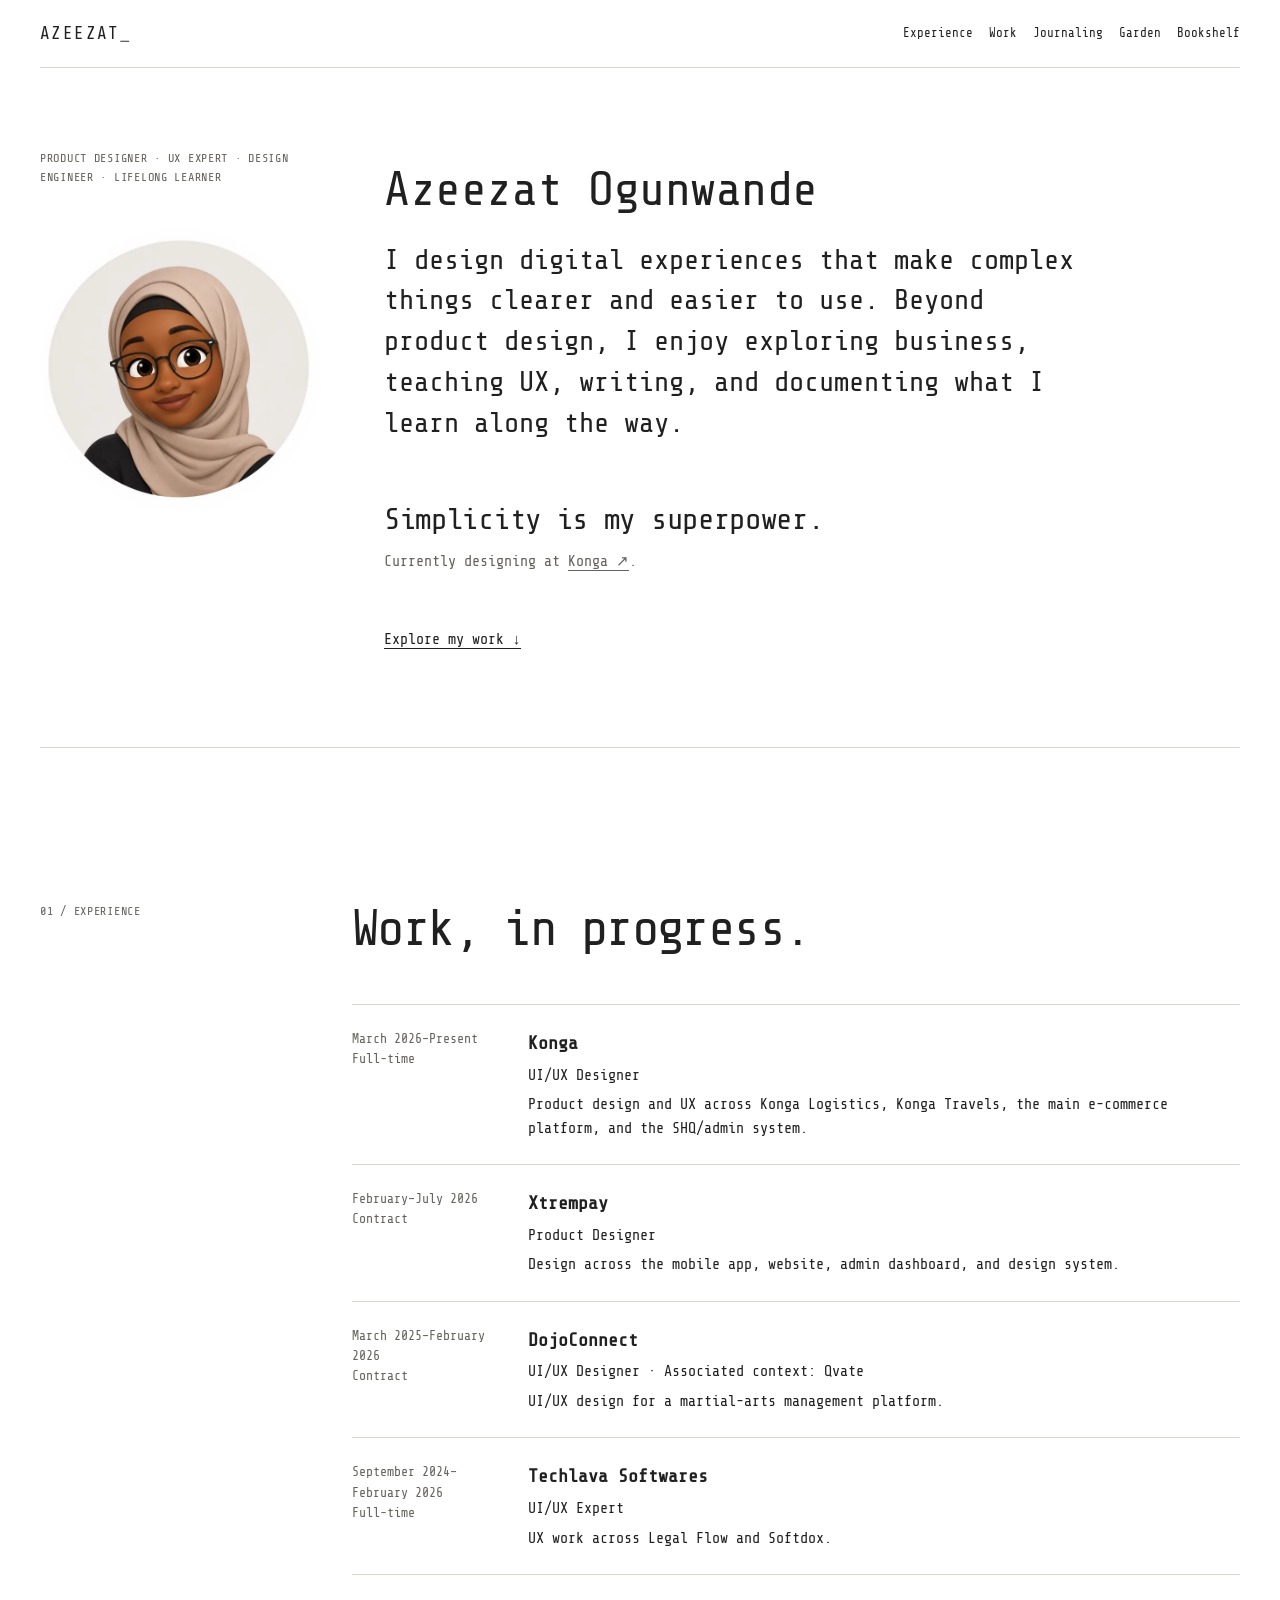
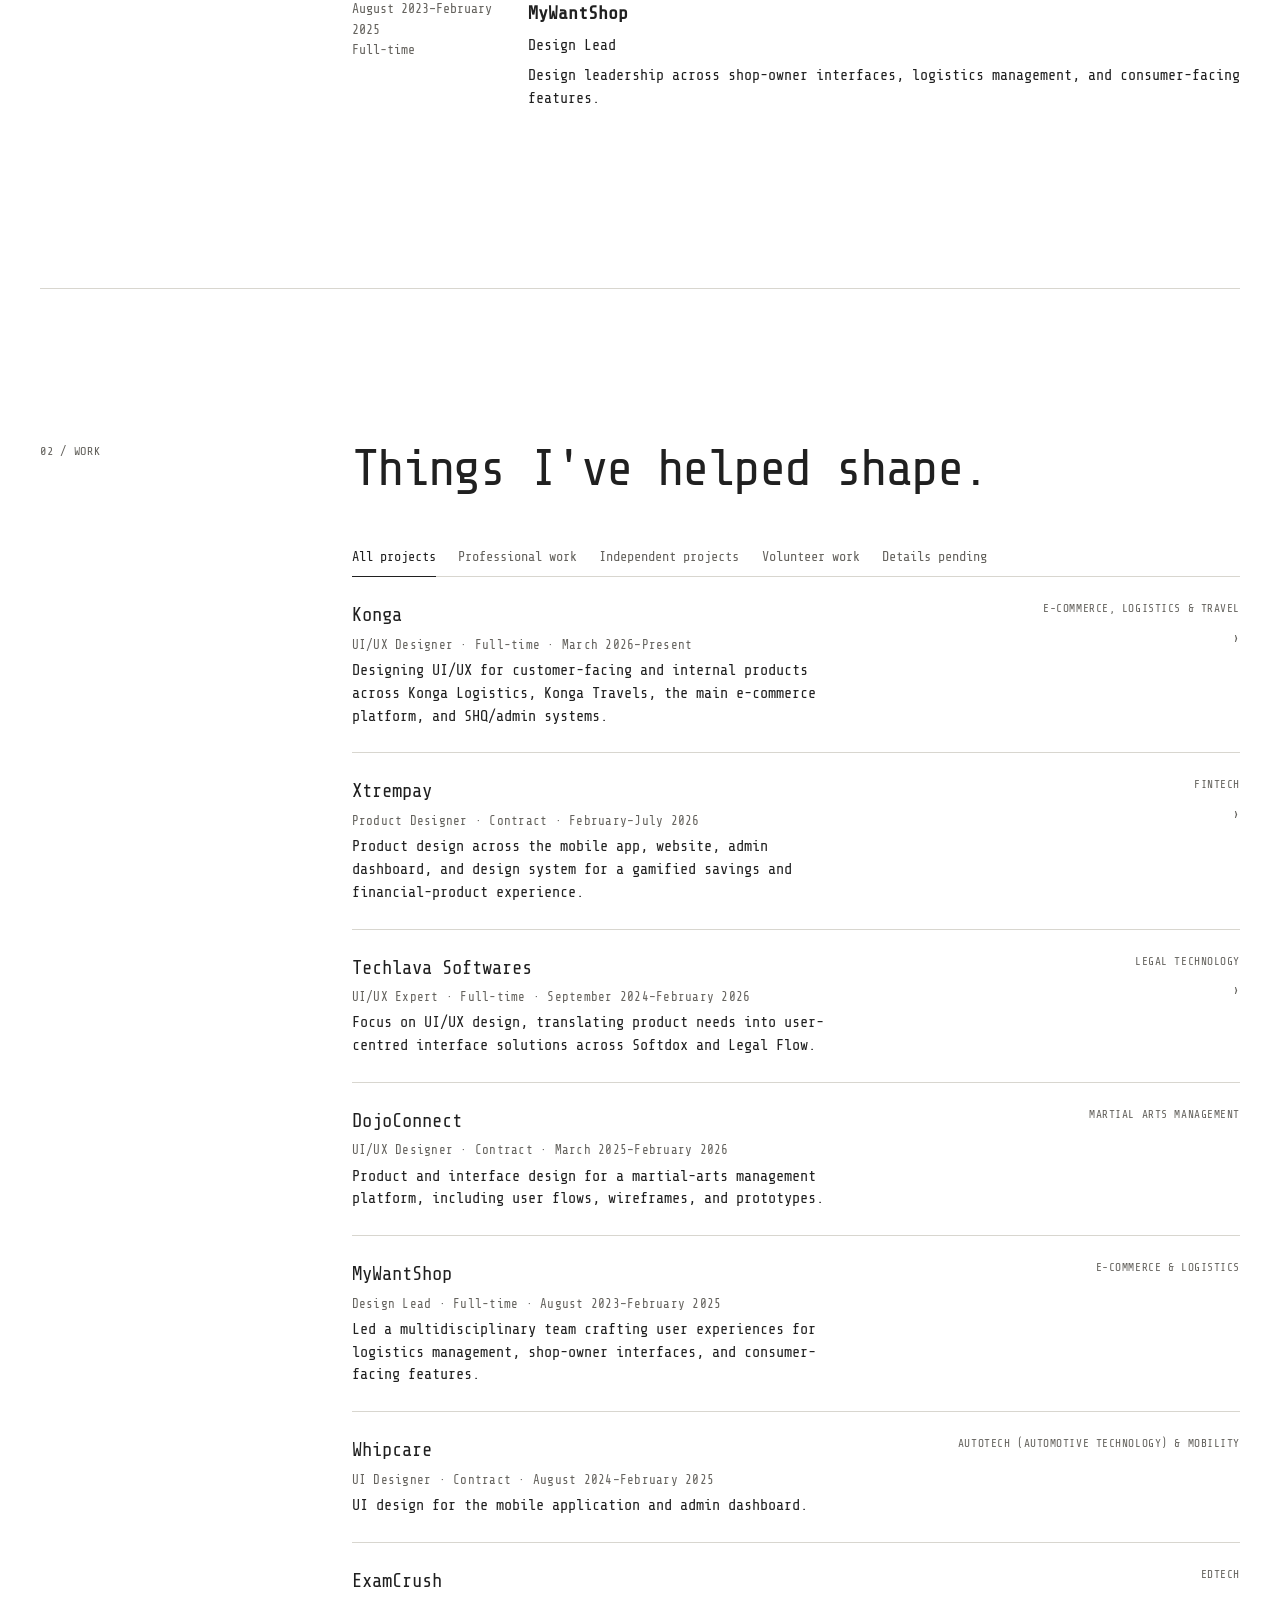
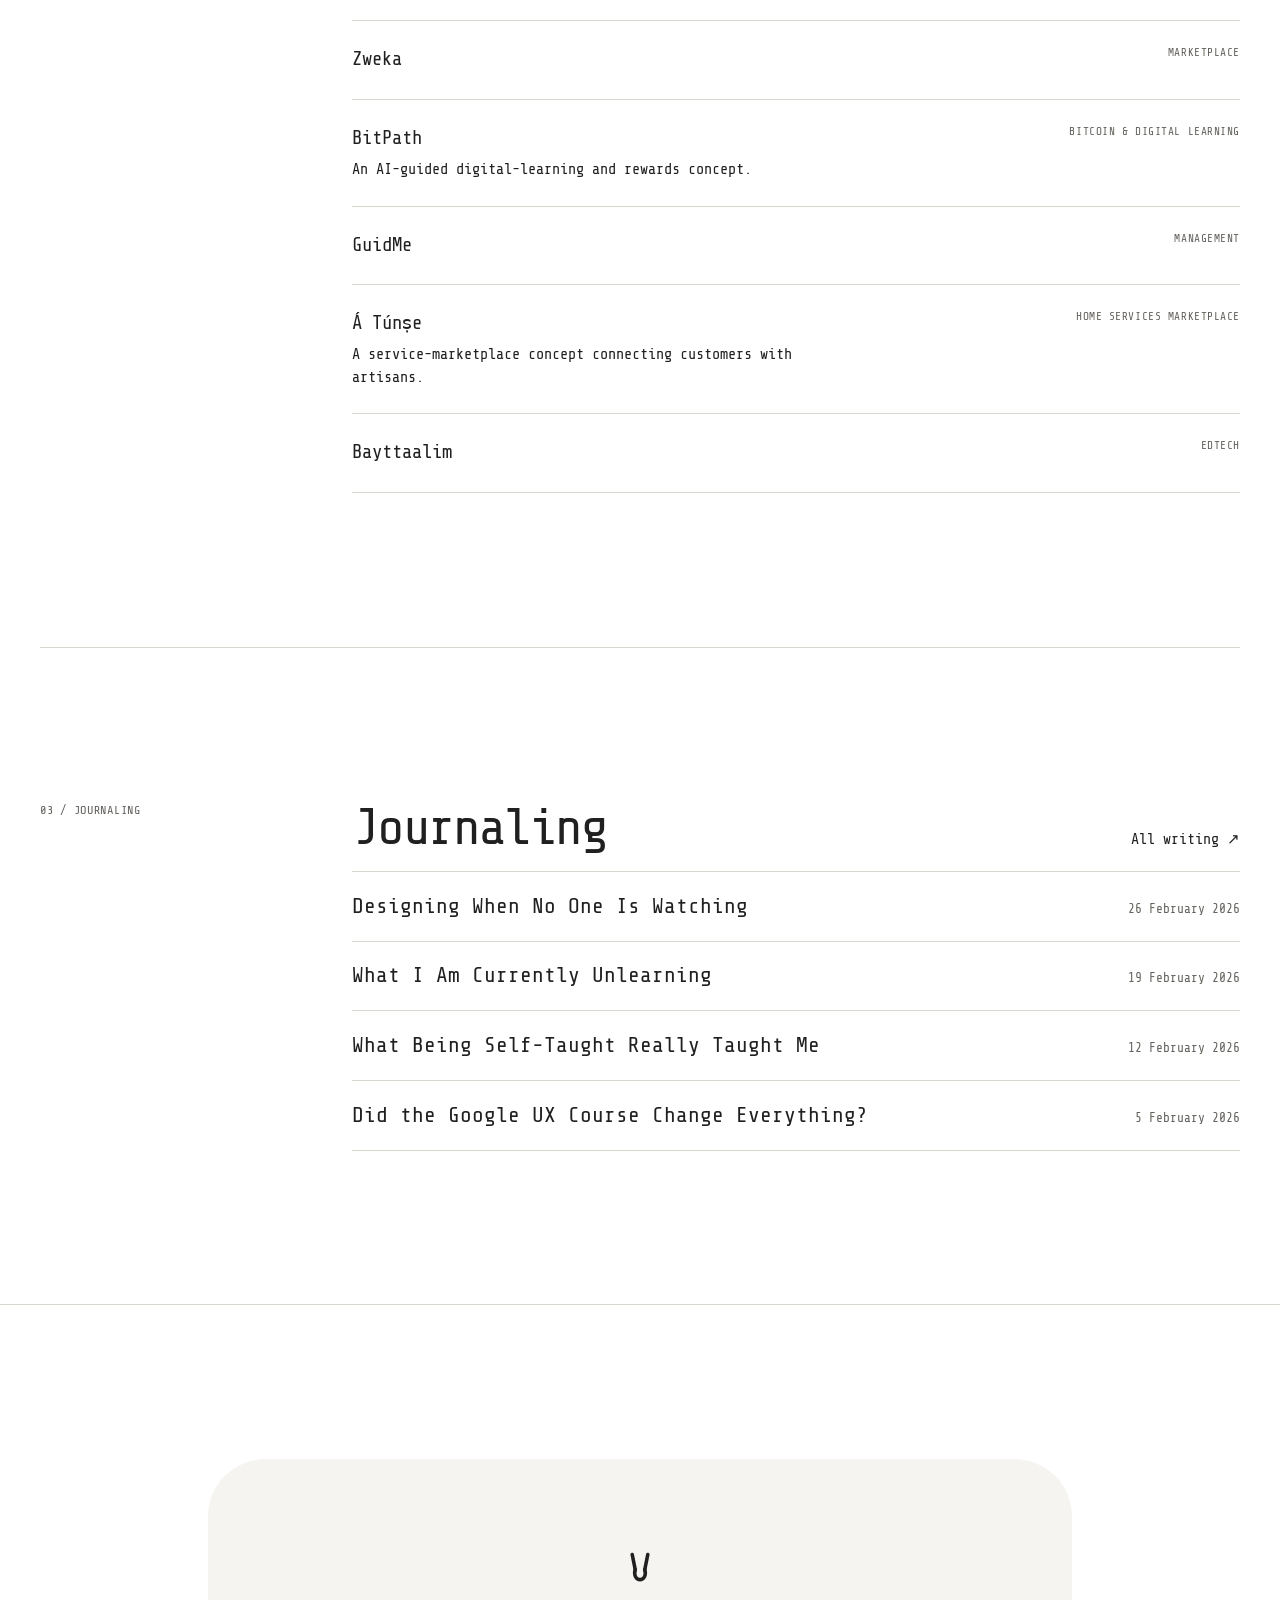
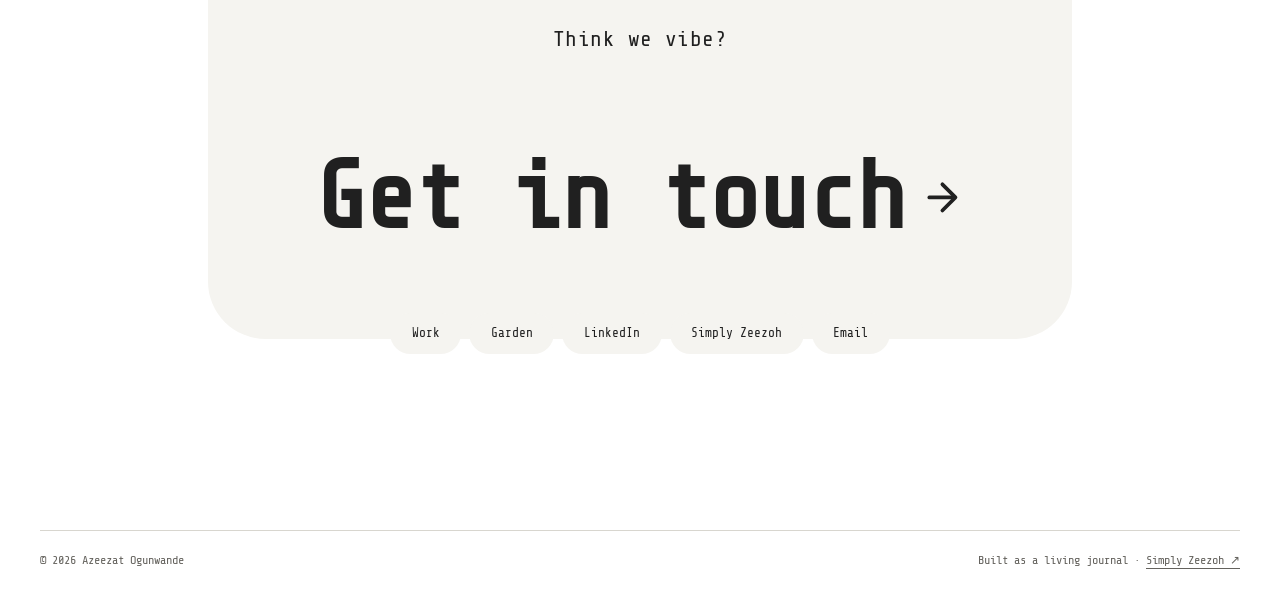
==== commit 22ad7593: "Add Design engineer to the hero role descriptor" ====
--- a/index.html
+++ b/index.html
@@ -28,7 +28,7 @@
       <!-- Introduction: hero and about merged into one concise section -->
       <section class="hero section-grid" aria-labelledby="hero-title">
         <div class="hero-aside">
-          <p class="kicker">Product designer · UX expert · Lifelong learner</p>
+          <p class="kicker">Product designer · UX expert · Design engineer · Lifelong learner</p>
           <picture class="hero-avatar">
             <source srcset="assets/avatar/azeezat-avatar.webp" type="image/webp" />
             <img class="hero-avatar-img" src="assets/avatar/azeezat-avatar.png" alt="Portrait illustration of Azeezat wearing a hijab" width="640" height="640" decoding="async" />
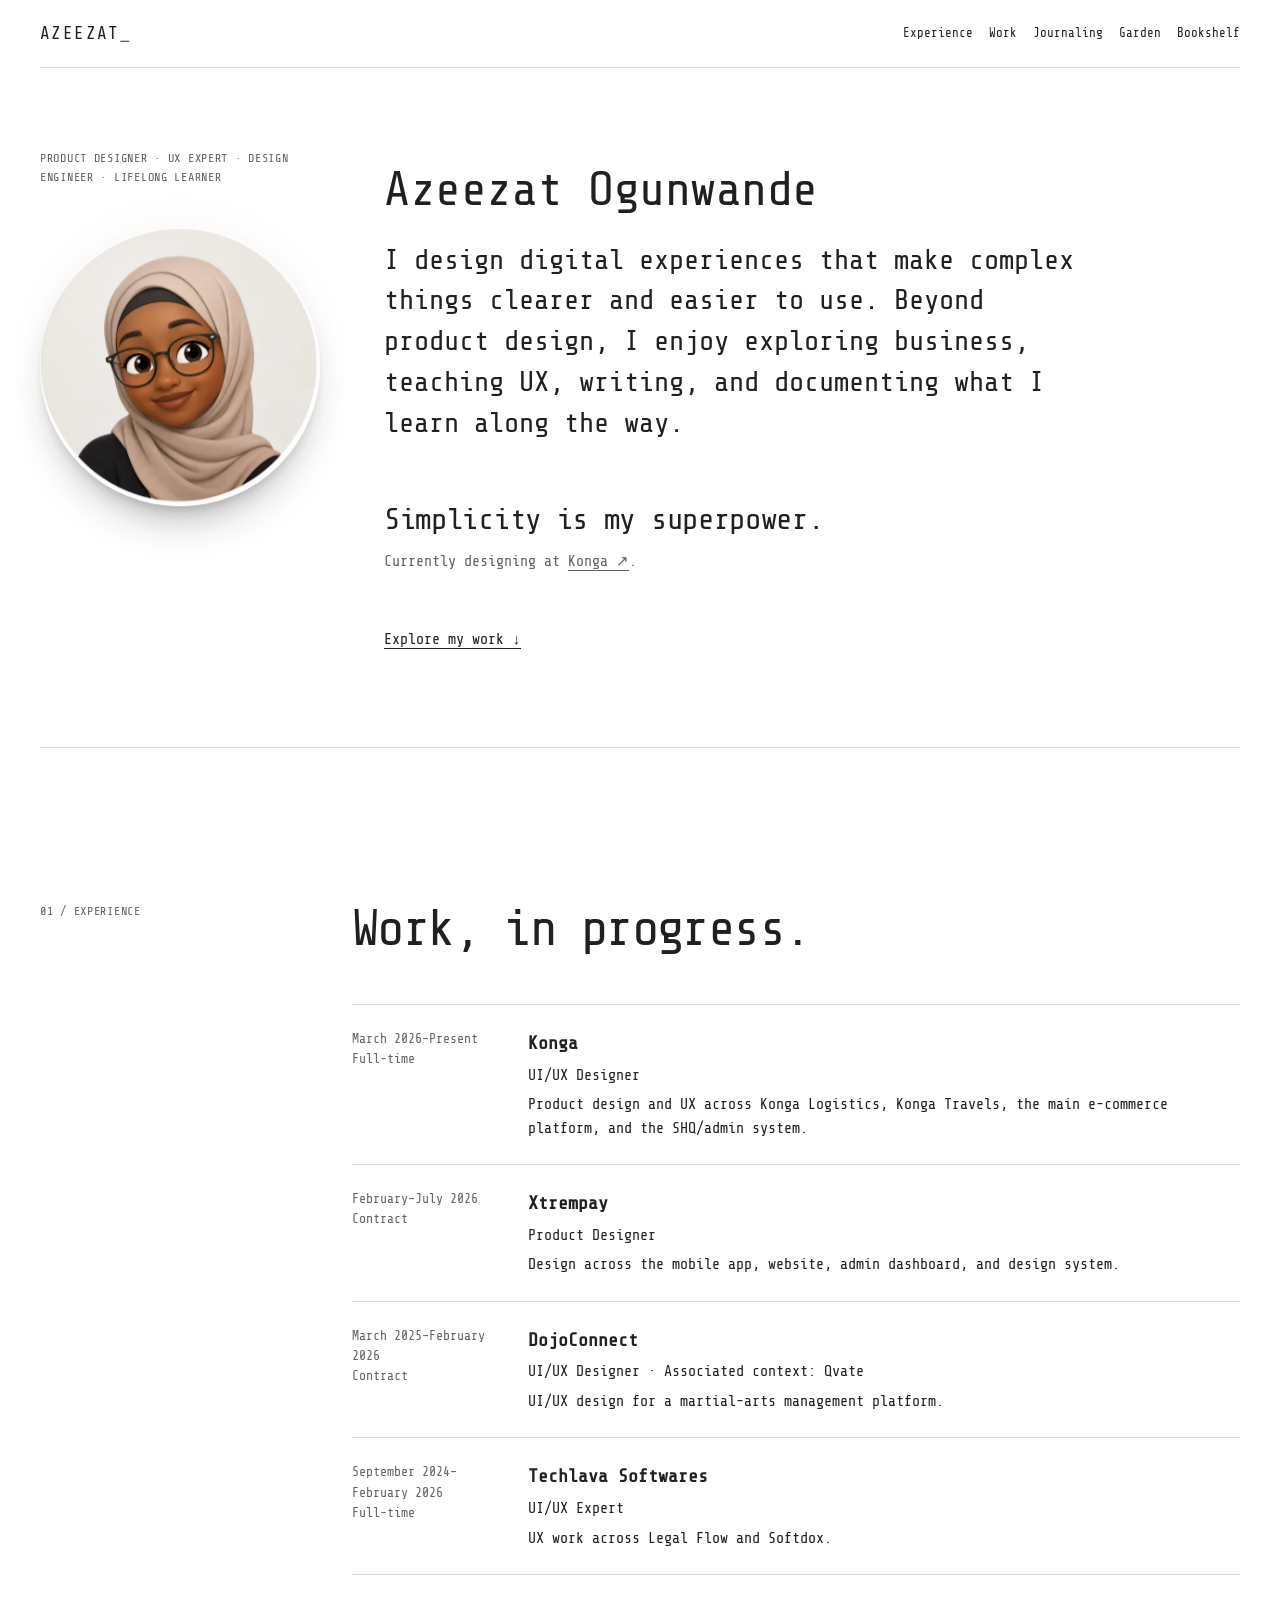
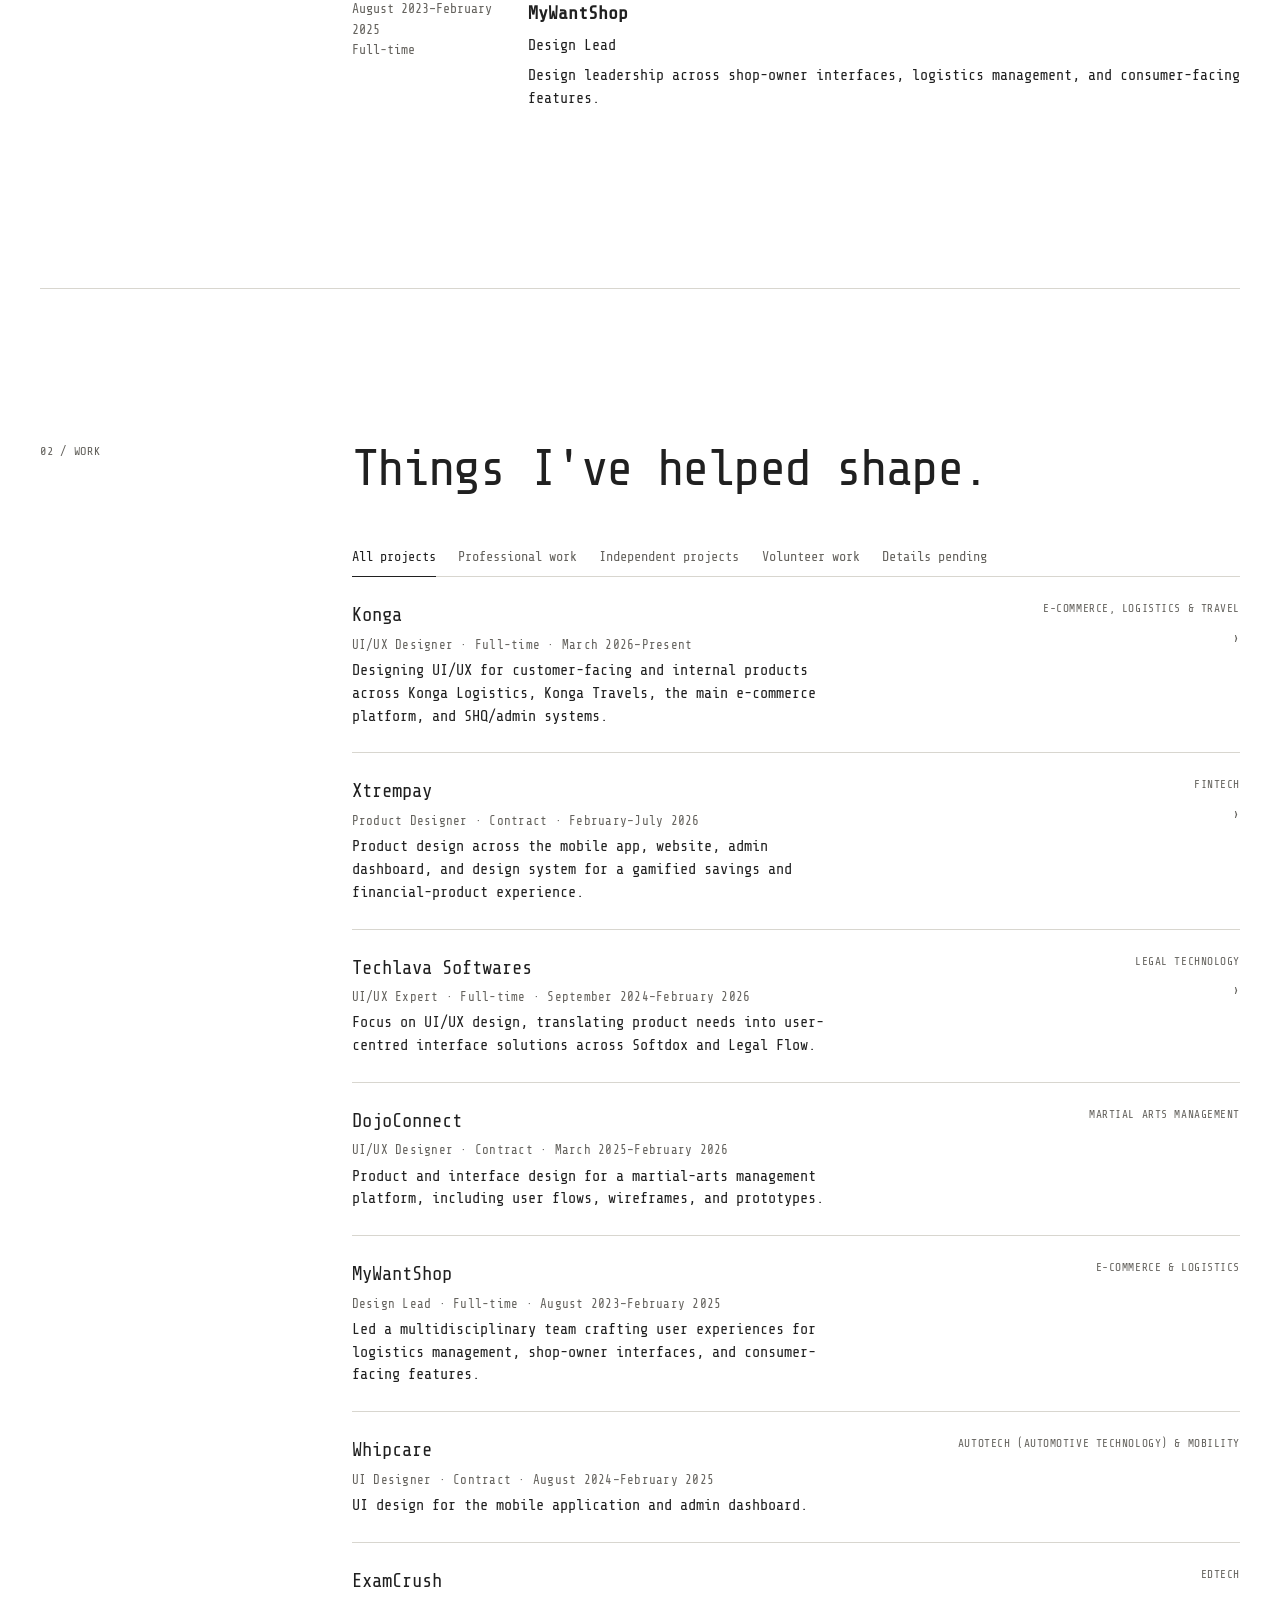
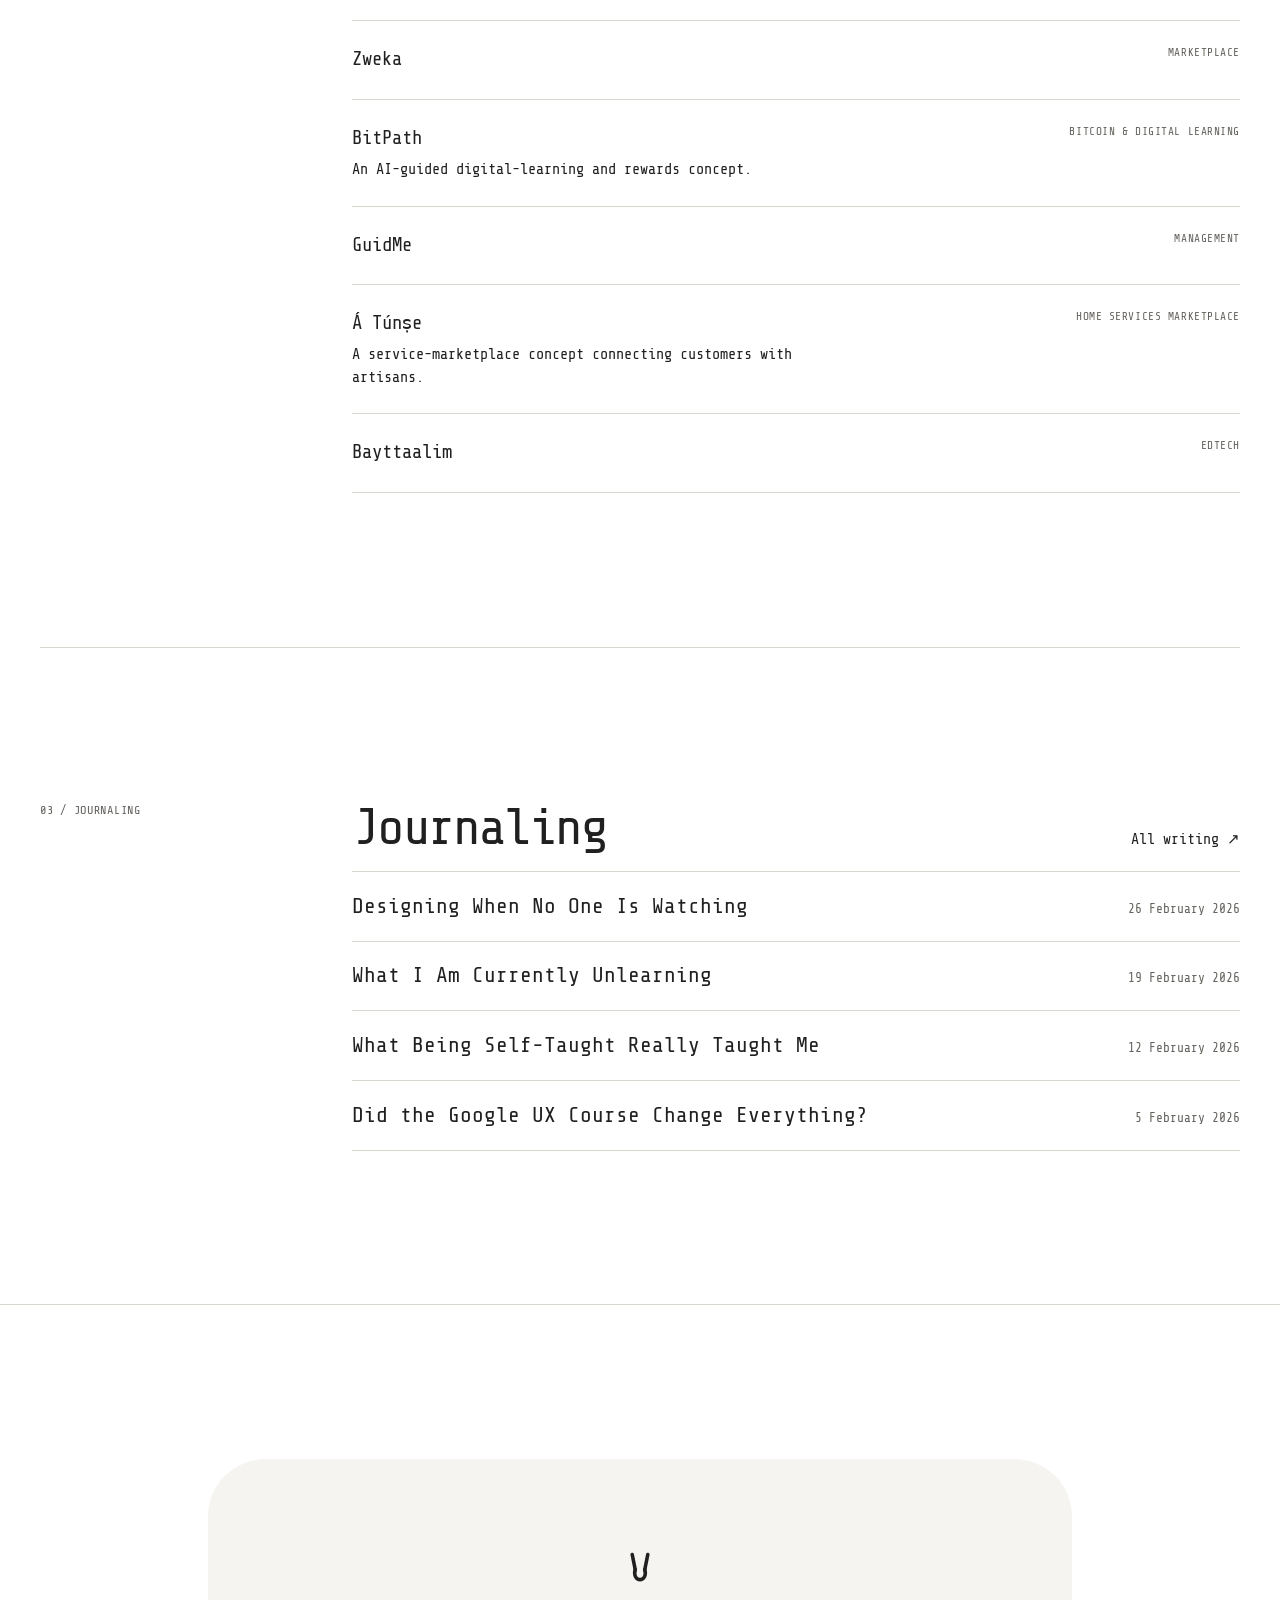
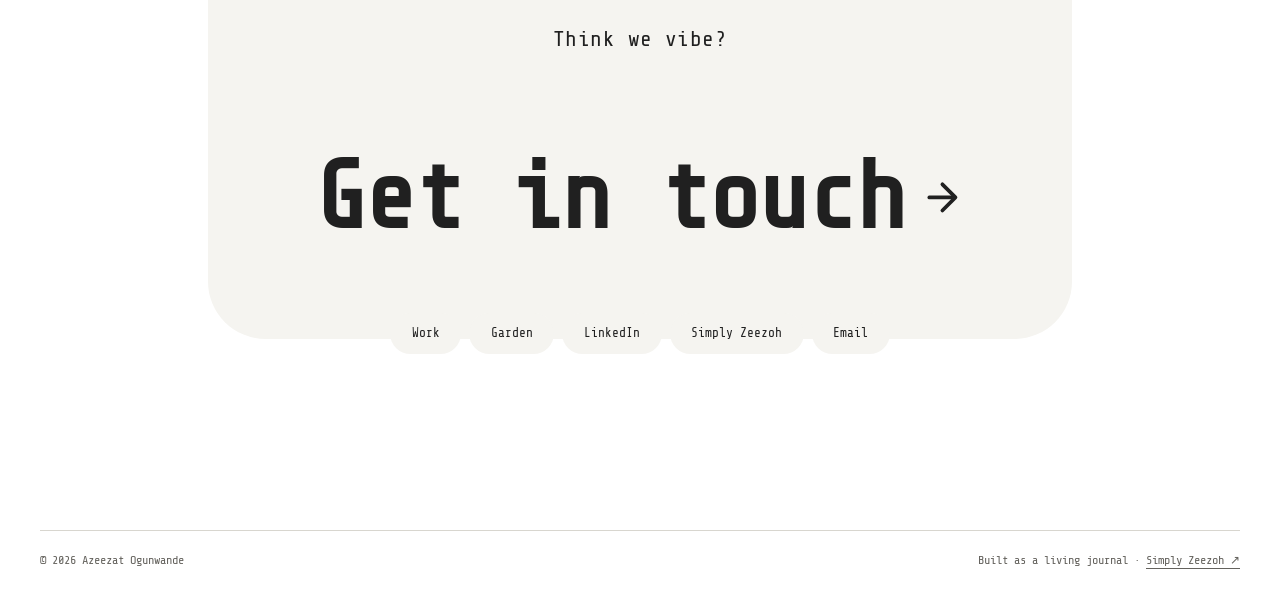
==== commit 4b065541: "Add GSAP motion to the Garden wall and hero avatar; update contact email" ====
--- a/index.html
+++ b/index.html
@@ -11,6 +11,7 @@
     <link href="https://fonts.googleapis.com/css2?family=Share+Tech+Mono&display=swap" rel="stylesheet" />
     <link rel="icon" href="favicon.svg" type="image/svg+xml" />
     <link rel="stylesheet" href="styles.css" />
+    <script defer src="https://cdn.jsdelivr.net/npm/gsap@3.13.0/dist/gsap.min.js"></script>
   </head>
   <body data-page="home">
     <a class="skip-link" href="#main">Skip to content</a>
@@ -29,10 +30,18 @@
       <section class="hero section-grid" aria-labelledby="hero-title">
         <div class="hero-aside">
           <p class="kicker">Product designer · UX expert · Design engineer · Lifelong learner</p>
-          <picture class="hero-avatar">
-            <source srcset="assets/avatar/azeezat-avatar.webp" type="image/webp" />
-            <img class="hero-avatar-img" src="assets/avatar/azeezat-avatar.png" alt="Portrait illustration of Azeezat wearing a hijab" width="640" height="640" decoding="async" />
-          </picture>
+          <div class="hero-avatar" id="hero-avatar">
+            <div class="hero-avatar-scene">
+              <span class="hero-avatar-back" aria-hidden="true"></span>
+              <div class="hero-avatar-orb">
+                <picture class="hero-avatar-media">
+                  <source srcset="assets/avatar/azeezat-avatar.webp" type="image/webp" />
+                  <img class="hero-avatar-img" src="assets/avatar/azeezat-avatar.png" alt="Portrait illustration of Azeezat wearing a hijab" width="640" height="640" decoding="async" draggable="false" />
+                </picture>
+                <span class="hero-avatar-sheen" aria-hidden="true"></span>
+              </div>
+            </div>
+          </div>
         </div>
         <div class="hero-copy">
           <h1 id="hero-title">Azeezat Ogunwande</h1>
@@ -94,7 +103,7 @@
               </svg>
             </span>
             <p class="contact-vibe">Think we vibe?</p>
-            <a class="contact-cta" href="mailto:hazeezah2002@gmail.com">
+            <a class="contact-cta" href="mailto:contact@byzee.design">
               <span id="contact-title">Get in touch</span>
               <svg class="contact-arrow" viewBox="0 0 24 24" fill="none" stroke="currentColor" stroke-width="2" stroke-linecap="round" stroke-linejoin="round" aria-hidden="true">
                 <path d="M5 12h13" />
@@ -107,7 +116,7 @@
             <a class="contact-tab" href="garden/">Garden</a>
             <a class="contact-tab" href="https://www.linkedin.com/in/azeezat-ogunwande/" target="_blank" rel="noopener noreferrer">LinkedIn</a>
             <a class="contact-tab" href="https://simplyzeezoh.substack.com/" target="_blank" rel="noopener noreferrer">Simply Zeezoh</a>
-            <a class="contact-tab" href="mailto:hazeezah2002@gmail.com">Email</a>
+            <a class="contact-tab" href="mailto:contact@byzee.design">Email</a>
           </nav>
         </div>
       </section>
--- a/styles.css
+++ b/styles.css
@@ -1,16 +1,18 @@
 :root{--ink:#202020;--paper:#fff;--surface:#f5f4f0;--line:#d8d6cf;--muted:#64625d;--font:"Share Tech Mono",ui-monospace,SFMono-Regular,Menlo,monospace;--wide:min(1200px,calc(100vw - 3rem))}*{box-sizing:border-box}html{scroll-behavior:smooth}body{margin:0;background:var(--paper);color:var(--ink);font-family:var(--font);font-size:15px;line-height:1.55}a{color:inherit;text-decoration-thickness:1px;text-underline-offset:4px}a:hover{text-decoration-thickness:2px}.visually-hidden{position:absolute;width:1px;height:1px;padding:0;margin:-1px;overflow:hidden;clip:rect(0 0 0 0);white-space:nowrap;border:0}:focus-visible{outline:2px solid var(--ink);outline-offset:3px}.skip-link{position:fixed;top:0;left:1rem;z-index:10;transform:translateY(-130%);background:var(--ink);color:#fff;padding:.7rem 1rem}.skip-link:focus{transform:translateY(0)}.site-header,.site-footer{width:var(--wide);margin:auto;display:flex;justify-content:space-between;gap:1rem;padding:1.25rem 0}.site-header{border-bottom:1px solid var(--line);align-items:center}.wordmark{text-decoration:none;font-size:1.1rem;letter-spacing:.08em}.wordmark span,.blink{color:var(--muted)}nav{display:flex;gap:1rem;flex-wrap:wrap;justify-content:flex-end;font-size:.78rem}nav a{text-decoration:none}.hero{min-height:calc(100vh - 73px);padding-top:clamp(5rem,14vh,11rem);padding-bottom:3rem;align-content:start}.section-grid{width:var(--wide);margin:auto;display:grid;grid-template-columns:minmax(120px,1fr) minmax(0,4fr);column-gap:clamp(2rem,7vw,8rem)}.kicker,.section-number{margin:0;color:var(--muted);font-size:.75rem;letter-spacing:.06em;text-transform:uppercase}.hero-title-wrap{grid-column:2}.hero h1{font-size:clamp(3.8rem,11vw,9rem);line-height:.82;letter-spacing:-.09em;margin:1rem 0 2.5rem;font-weight:400}.hero-copy{grid-column:2;max-width:44rem}.lede{font-size:clamp(1.2rem,2.2vw,1.85rem);line-height:1.45;margin-top:0}.arrow-link{grid-column:2;margin-top:2.5rem;width:max-content}.section{padding:clamp(5rem,12vw,10rem) 0;border-top:1px solid var(--line)}.section-content h2,.two-up h2{font-size:clamp(1.75rem,4vw,3.5rem);font-weight:400;line-height:1.05;letter-spacing:-.05em;margin:0 0 1rem}.prose{max-width:54rem}.prose p{font-size:1.05rem}.section-intro{color:var(--muted);max-width:47rem}.placeholder-note,.placeholder-label{color:var(--muted);font-size:.8rem}.timeline{padding:0;margin:3rem 0 0;list-style:none}.timeline li{display:grid;grid-template-columns:10rem 1fr;padding:1.5rem 0;border-top:1px solid var(--line);gap:1rem}.timeline h3{font-size:1.15rem;margin:0}.timeline p{margin:.4rem 0 0}.timeline-meta{color:var(--muted);font-size:.82rem}.two-up{padding-top:8rem;padding-bottom:8rem;grid-template-columns:1fr 1fr;gap:clamp(2.5rem,9vw,10rem)}.two-up>div{border-top:1px solid var(--line);padding-top:1.25rem}.contact{padding-bottom:clamp(6rem,14vw,11rem)}.contact-inner{width:var(--wide);margin:auto;display:flex;flex-direction:column;align-items:center}.contact-panel{position:relative;z-index:1;width:100%;max-width:54rem;display:flex;flex-direction:column;align-items:center;text-align:center;gap:clamp(1rem,2.5vw,1.75rem);background:var(--surface);color:var(--ink);border-radius:clamp(28px,4.5vw,60px);padding:clamp(2.75rem,7vw,5.5rem) clamp(1.5rem,5vw,4rem) clamp(3.5rem,8vw,6rem);min-height:clamp(20rem,42vw,30rem);transition:background-color .35s ease,color .35s ease}.contact-motif{display:block;width:clamp(2rem,4vw,3rem);color:currentColor}.contact-motif svg{display:block;width:100%;height:auto}.contact-vibe{margin:0;font-size:clamp(.95rem,2vw,1.35rem);letter-spacing:.02em}.contact-cta{margin-top:auto;display:inline-flex;align-items:center;gap:clamp(.5rem,1.5vw,1rem);color:currentColor;text-decoration:none;font-size:clamp(2.2rem,7.5vw,6.5rem);line-height:.95;letter-spacing:-.03em;font-weight:700;overflow-wrap:anywhere}.contact-arrow{flex:none;width:clamp(1.5rem,3.5vw,3rem);height:auto;transition:transform .25s ease}.contact-cta:hover .contact-arrow,.contact-cta:focus-visible .contact-arrow{transform:translateX(8px)}.contact-cta:focus-visible,.contact-tab:focus-visible{outline:2px solid currentColor;outline-offset:4px}.contact-tabs{position:relative;z-index:2;display:flex;flex-wrap:wrap;justify-content:center;gap:.5rem;margin-top:clamp(-2rem,-2vw,-1rem);padding:0 clamp(.5rem,3vw,2rem)}.contact-tab{background:var(--surface);color:var(--ink);border-radius:999px;padding:.65rem 1.35rem;font-size:.8rem;text-decoration:none;white-space:nowrap;transition:background-color .2s ease,color .2s ease,transform .2s ease}.contact-tab:hover{background:var(--ink);color:var(--paper);transform:translateY(-2px)}@media(hover:hover){.contact-panel:hover{background:var(--ink);color:var(--paper)}}.site-footer{border-top:1px solid var(--line);font-size:.75rem;color:var(--muted);padding-bottom:2rem}.page-main{width:var(--wide);margin:auto}.page-intro{padding:clamp(5rem,12vw,10rem) 0 4rem;max-width:57rem}.page-intro h1{font-size:clamp(3rem,9vw,7rem);font-weight:400;line-height:.9;letter-spacing:-.08em;margin:.8rem 0 2rem}
 
-/* Garden: an aspect-sized flow gallery. Each frame is sized to its own image, so
-   every mockup keeps its exact proportions and new pieces can be added freely. */
-.garden-main{padding-top:0;padding-bottom:5rem}.gallery{column-count:3;column-gap:clamp(.6rem,1.2vw,1rem);padding-top:clamp(.8rem,2vw,1.5rem)}.garden-card{break-inside:avoid;-webkit-column-break-inside:avoid;page-break-inside:avoid;margin:0 0 clamp(.6rem,1.2vw,1rem);min-width:0}.garden-card--tall{--frame-ratio:3/4}.garden-card--medium{--frame-ratio:4/3}.garden-card--small{--frame-ratio:16/10}.garden-trigger{display:block;width:100%;border:0;border-radius:.55rem;background:none;color:inherit;font:inherit;text-align:left;cursor:pointer;padding:0;overflow:hidden;transition:transform .2s ease,filter .2s ease}.garden-frame{position:relative;display:block;width:100%;aspect-ratio:var(--frame-ratio,4/3);overflow:hidden;background:var(--surface)}.garden-image,.garden-gif{position:absolute;inset:0;width:100%;height:100%;object-fit:cover;display:block;transition:transform .35s ease,filter .35s ease}.garden-gif{z-index:1}.garden-placeholder{position:absolute;inset:0;display:grid;place-items:center;text-align:center;color:var(--muted);font-size:.63rem;line-height:1.45;letter-spacing:.14em;text-transform:uppercase;background:repeating-linear-gradient(135deg,#e8e7e1 0,#e8e7e1 1px,#f5f4f0 1px,#f5f4f0 13px)}.garden-card:nth-child(2n) .garden-placeholder{background:linear-gradient(145deg,#e8e7e1,#f5f4f0 55%,#e2e0d9)}.garden-card:nth-child(3n) .garden-placeholder{background:repeating-linear-gradient(45deg,#f5f4f0 0,#f5f4f0 7px,#e8e7e1 7px,#e8e7e1 8px)}.garden-trigger:hover,.garden-trigger:focus-visible{transform:translateY(-2px);filter:contrast(1.03);outline:2px solid var(--ink);outline-offset:3px}.garden-trigger:hover .garden-image,.garden-trigger:focus-visible .garden-image{transform:scale(1.025)}.preview-frame{position:relative;aspect-ratio:4/3;margin:1rem 0;background:var(--surface);overflow:hidden;border-radius:.4rem}.garden-main+.site-footer{margin-top:0}
+/* Garden: an art-directed masonry wall. Three equal columns on desktop, two on
+   tablet, one on mobile, with a single consistent gap. Each frame is sized to
+   its own image so every mockup keeps its exact proportions, while the varied
+   card heights give the wall its editorial rhythm. */
+.garden-main{padding-top:0;padding-bottom:clamp(5rem,10vw,7rem)}.gallery{--garden-gap:clamp(.9rem,1.4vw,1.35rem);column-count:3;column-gap:var(--garden-gap);padding-top:clamp(1.5rem,4vw,2.5rem)}.garden-card{break-inside:avoid;-webkit-column-break-inside:avoid;page-break-inside:avoid;margin:0 0 var(--garden-gap);min-width:0}.garden-card--tall{--frame-ratio:3/4}.garden-card--medium{--frame-ratio:4/3}.garden-card--small{--frame-ratio:16/10}.garden-trigger{display:block;width:100%;border:0;background:none;color:inherit;font:inherit;text-align:left;cursor:pointer;padding:0}.garden-frame{position:relative;display:block;width:100%;aspect-ratio:var(--frame-ratio,4/3);overflow:hidden;background:var(--surface);border-radius:16px}.garden-image,.garden-gif{position:absolute;inset:0;width:100%;height:100%;object-fit:cover;display:block}.garden-gif{z-index:1}.garden-placeholder{position:absolute;inset:0;display:grid;place-items:center;text-align:center;color:var(--muted);font-size:.6rem;line-height:1.55;letter-spacing:.18em;text-transform:uppercase;background:var(--surface)}.garden-trigger:focus-visible{outline:2px solid var(--ink);outline-offset:3px}.motion .garden-card{opacity:0}.preview-frame{position:relative;aspect-ratio:4/3;margin:1rem 0;background:var(--surface);overflow:hidden;border-radius:16px}.garden-main+.site-footer{margin-top:0}
 
 /* Garden device/mockup showcase: the frame is sized to the image's own ratio, so
    the UI fills it edge to edge and is never stretched, cropped, or padded. */
-.garden-frame--device{display:flex;align-items:center;justify-content:center;background:var(--surface)}.garden-device{display:contents}.garden-device-img{display:block;width:100%;height:100%;object-fit:cover}.garden-card--device .garden-trigger{border-radius:0}.preview-frame--device{aspect-ratio:var(--frame-ratio,351/711);max-width:min(420px,80vw);margin-inline:auto;display:flex;align-items:center;justify-content:center}.preview-frame--device .garden-device-img{width:100%;height:100%;object-fit:contain}
+.garden-frame--device{display:flex;align-items:center;justify-content:center;background:var(--surface)}.garden-device{display:contents}.garden-device-img{display:block;width:100%;height:100%;object-fit:cover}.preview-frame--device{aspect-ratio:var(--frame-ratio,351/711);max-width:min(420px,80vw);margin-inline:auto;display:flex;align-items:center;justify-content:center}.preview-frame--device .garden-device-img{width:100%;height:100%;object-fit:contain}
 
 dialog{border:1px solid var(--ink);max-width:min(620px,calc(100vw - 2rem));padding:2rem;background:var(--paper);color:var(--ink)}dialog::backdrop{background:rgba(32,32,32,.5)}.dialog-close{float:right;border:0;background:transparent;font:inherit;font-size:2rem;line-height:1;cursor:pointer}dialog h2{font-size:2rem;line-height:1;margin:1rem 0}dialog p{max-width:58ch}dialog dt{color:var(--muted);margin-top:1rem;font-size:.78rem;text-transform:uppercase}dialog dd{margin:.2rem 0}.page-footer{margin-top:5rem}.topics{display:flex;flex-wrap:wrap;gap:.5rem;margin:1.5rem 0 0;padding:0;list-style:none}.topics .topic{border:1px solid var(--line);color:var(--muted);font-size:.72rem;letter-spacing:.06em;text-transform:uppercase;padding:.35rem .6rem}.external{text-decoration:none}.external:hover{text-decoration:underline}.writing-intro{max-width:57rem}.writing-cta{display:inline-block;margin-top:1.5rem;font-size:clamp(1rem,2vw,1.4rem)}.back-link{margin:4rem 0 2rem}
 
-@media(max-width:800px){.gallery{column-count:2}}@media(max-width:680px){body{font-size:14px}.site-header{align-items:flex-start;flex-direction:column}.site-footer{flex-direction:column}.section-grid{grid-template-columns:1fr}.hero-title-wrap,.hero-copy,.arrow-link{grid-column:auto}.section-number{margin-bottom:2rem}.timeline li{grid-template-columns:1fr}.two-up{grid-template-columns:1fr}.book-grid{grid-template-columns:1fr 1fr}.gallery{column-count:1;padding-top:.8rem}}@media(prefers-reduced-motion:reduce){html{scroll-behavior:auto}.blink,.garden-trigger,.garden-image,.garden-gif{animation:none;transition:none}.garden-trigger:hover,.garden-trigger:focus-visible{transform:none}}
+@media(max-width:960px){.gallery{column-count:2}}@media(max-width:680px){body{font-size:14px}.site-header{align-items:flex-start;flex-direction:column}.site-footer{flex-direction:column}.section-grid{grid-template-columns:1fr}.hero-title-wrap,.hero-copy,.arrow-link{grid-column:auto}.section-number{margin-bottom:2rem}.timeline li{grid-template-columns:1fr}.two-up{grid-template-columns:1fr}.book-grid{grid-template-columns:1fr 1fr}.gallery{column-count:1;padding-top:1.5rem}}@media(prefers-reduced-motion:reduce){html{scroll-behavior:auto}.blink{animation:none}}
 
 /* ============================================================
    Added for the unified editorial homepage, on-site writing
@@ -29,8 +31,13 @@
 /* Hero avatar — the Muslimah portrait fills the previously empty left column,
    top-aligned with the introduction and cropped to a clean circle. */
 .hero-aside{display:flex;flex-direction:column;gap:clamp(1.5rem,4vw,2.75rem);align-items:flex-start}
-.hero-avatar{display:block;width:100%;max-width:280px;aspect-ratio:1/1;border-radius:50%;overflow:hidden}
-.hero-avatar-img{display:block;width:100%;height:100%;object-fit:cover;object-position:center}
+.hero-avatar{position:relative;display:block;width:100%;max-width:280px;aspect-ratio:1/1;isolation:isolate}
+.hero-avatar-scene{position:absolute;inset:0;perspective:900px;transform-style:preserve-3d}
+.hero-avatar-back{position:absolute;inset:-7%;border-radius:50%;background:radial-gradient(circle at 50% 46%,rgba(178,146,120,.32),rgba(178,146,120,0) 68%);filter:blur(16px);transform:translateZ(-60px);pointer-events:none}
+.hero-avatar-orb{position:relative;width:100%;height:100%;border-radius:50%;overflow:hidden;background:var(--surface);box-shadow:0 26px 44px -20px rgba(32,32,32,.42),0 8px 16px -10px rgba(32,32,32,.28);will-change:transform}
+.hero-avatar-media{position:absolute;inset:0;display:block;margin:0}
+.hero-avatar-img{display:block;width:100%;height:100%;object-fit:cover;object-position:50% 43%;transform:scale(1.06);will-change:transform}
+.hero-avatar-sheen{position:absolute;inset:0;border-radius:50%;pointer-events:none;mix-blend-mode:soft-light;background:radial-gradient(120% 100% at 30% 20%,rgba(255,255,255,.45),rgba(255,255,255,.08) 42%,rgba(255,255,255,0) 62%),radial-gradient(150% 120% at 76% 94%,rgba(32,32,32,.18),rgba(32,32,32,0) 58%)}
 @media(min-width:681px){.hero{grid-template-columns:minmax(180px,280px) minmax(0,1fr);column-gap:clamp(2rem,5vw,5rem)}}
 @media(min-width:681px) and (max-width:960px){.hero{grid-template-columns:minmax(150px,200px) minmax(0,1fr)}.hero-avatar{max-width:200px}}
 @media(max-width:680px){.hero-aside{gap:1.5rem}.hero-avatar{width:140px}}
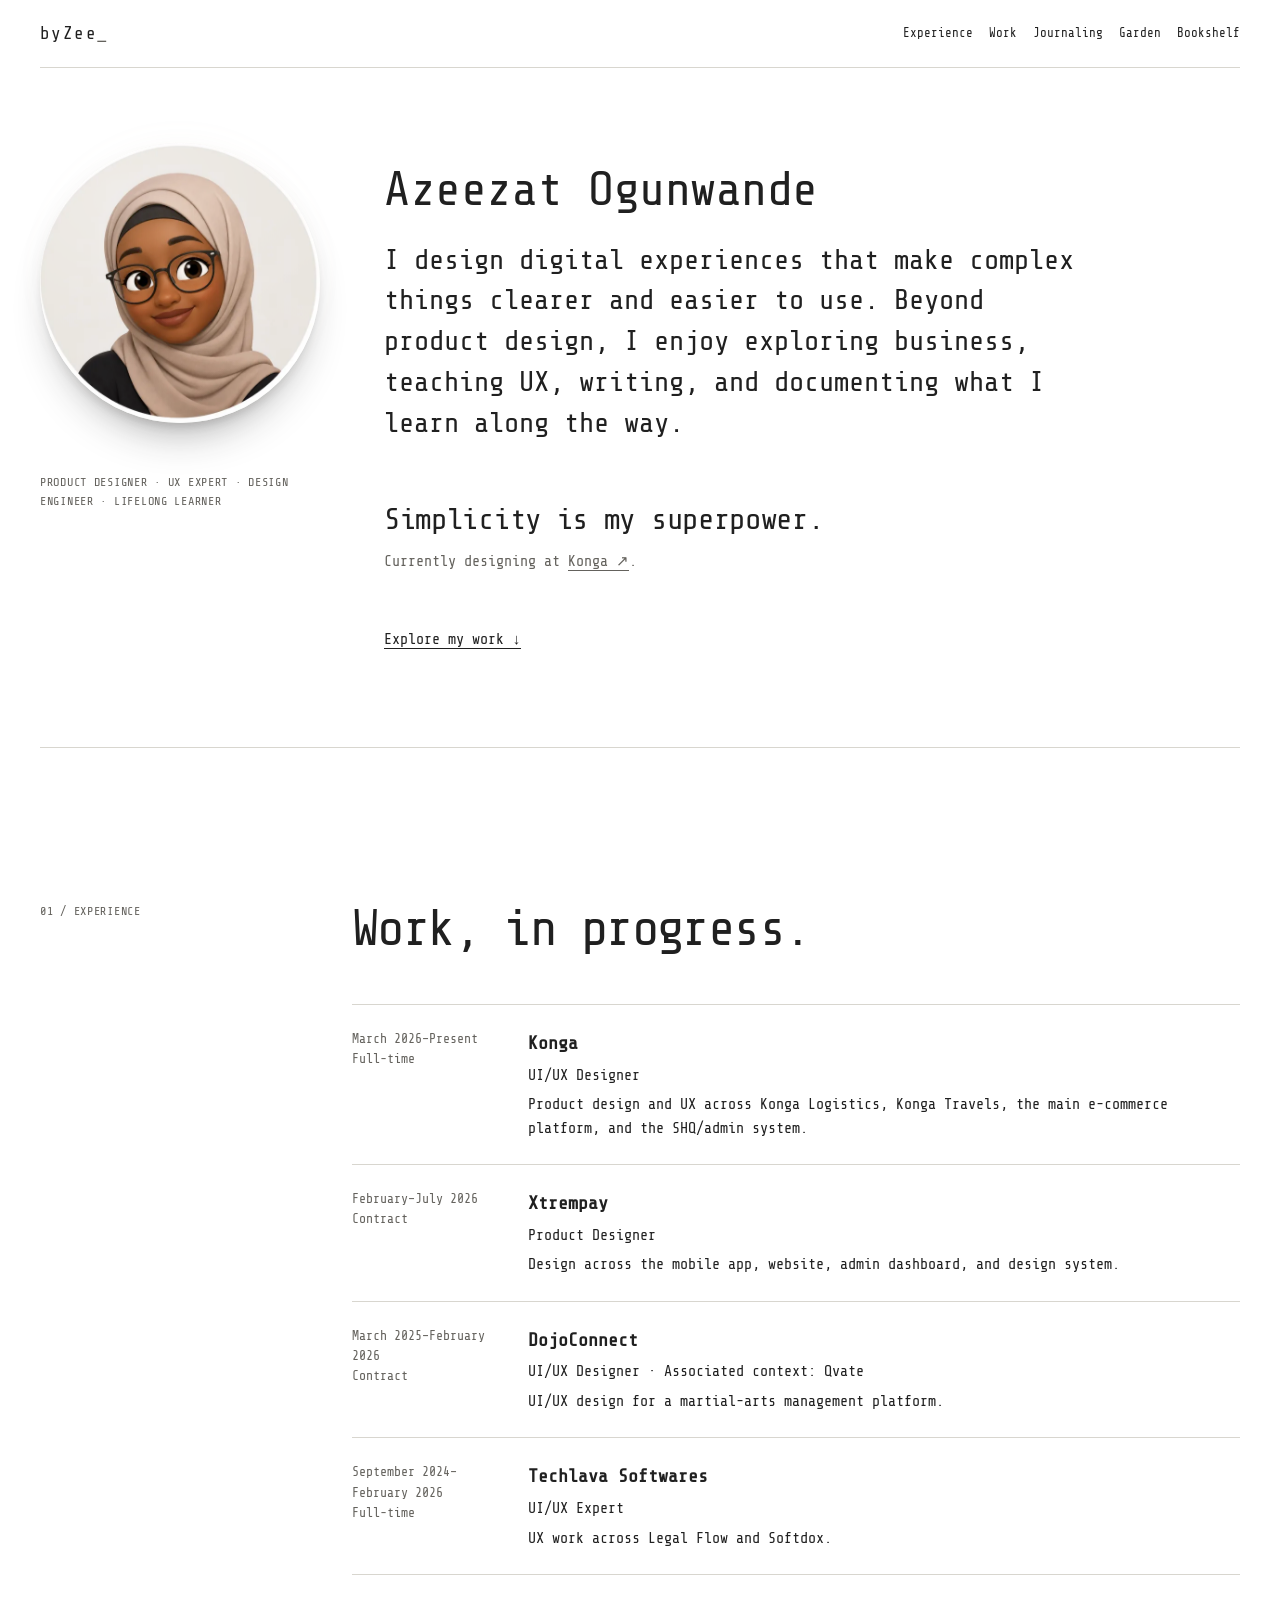
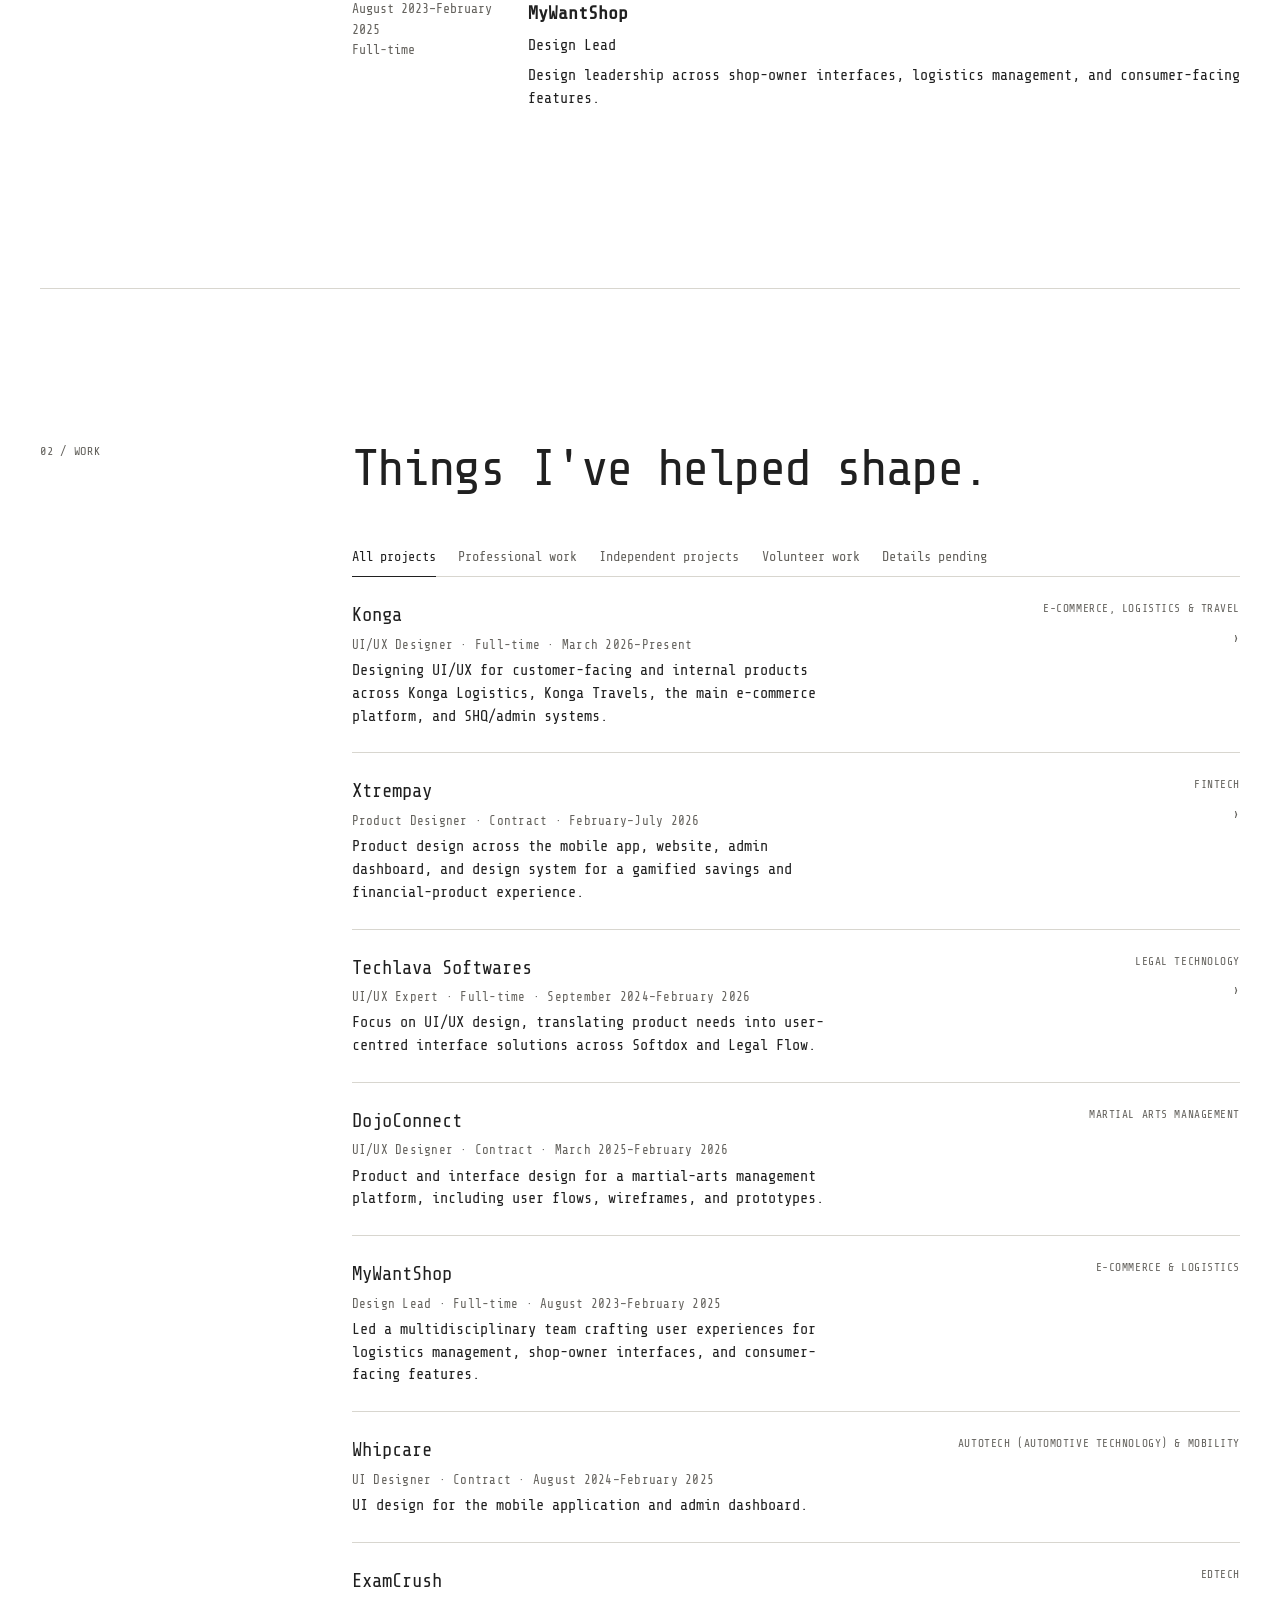
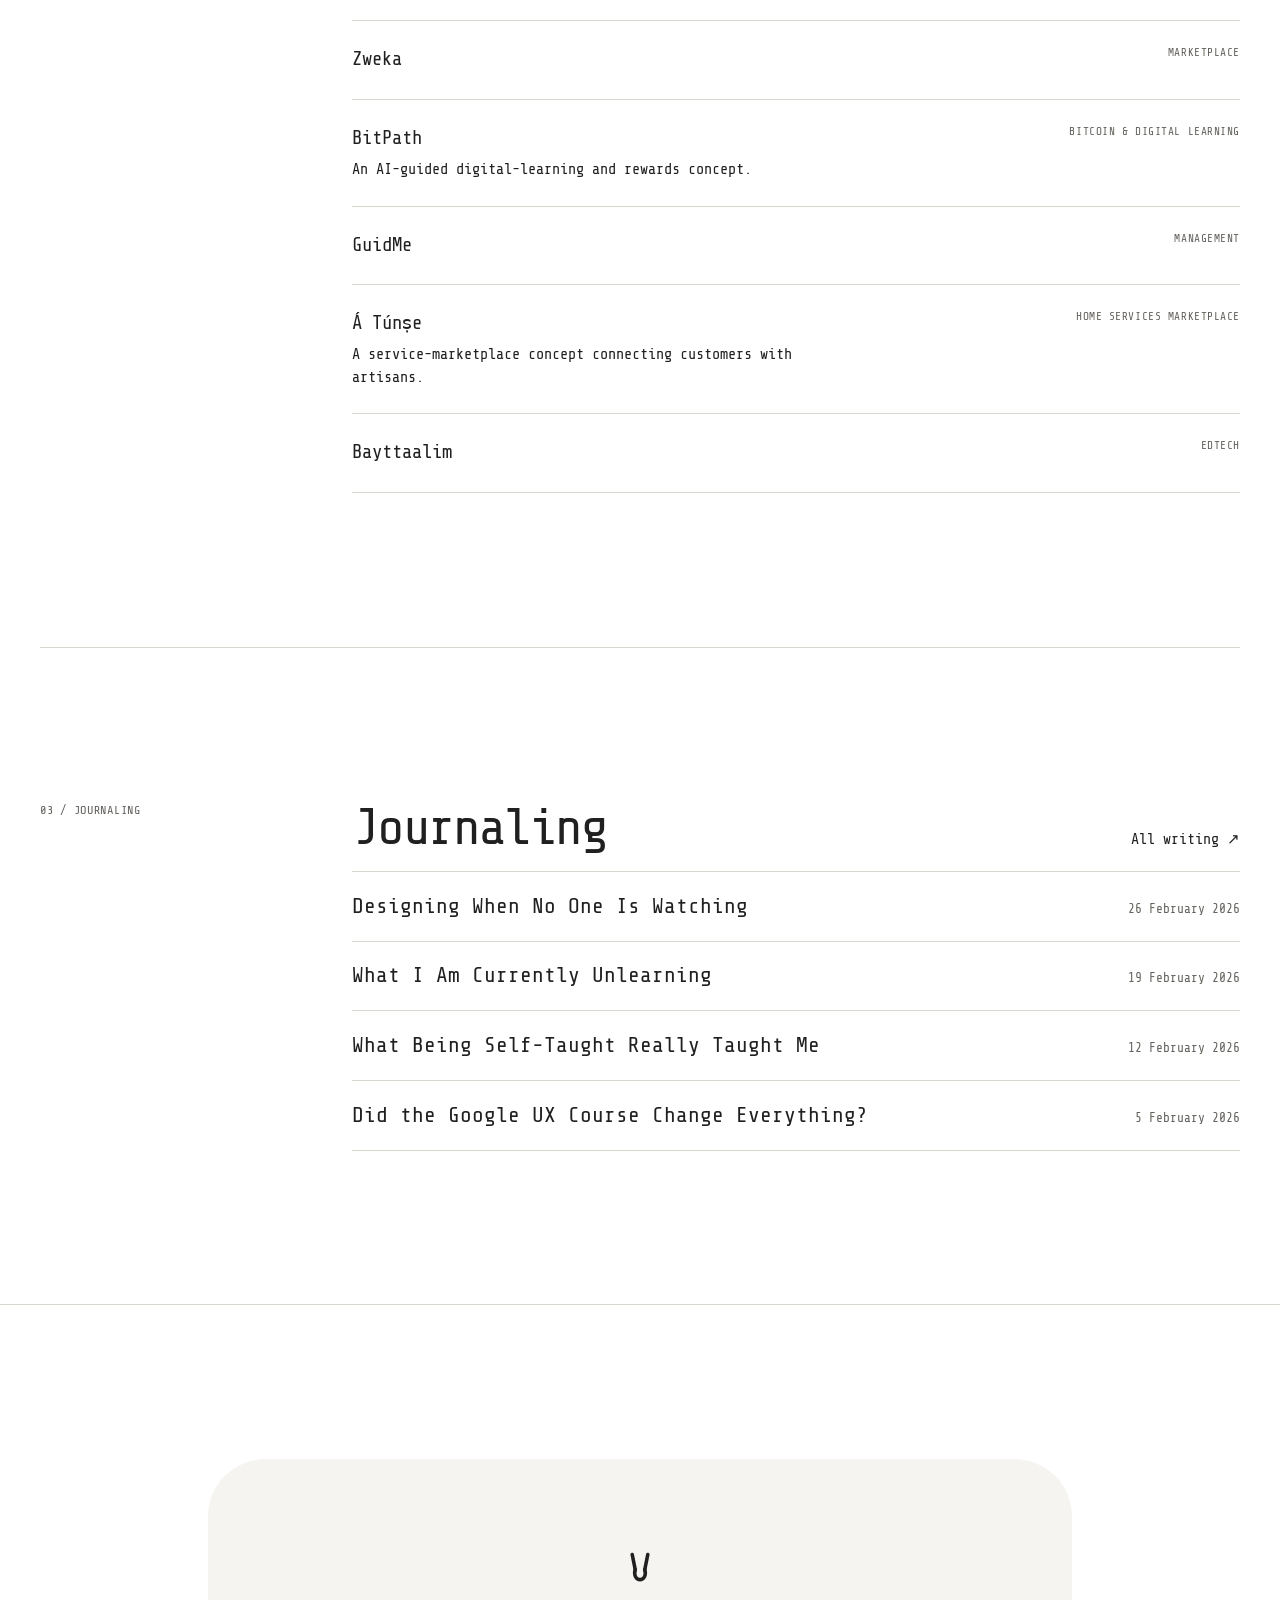
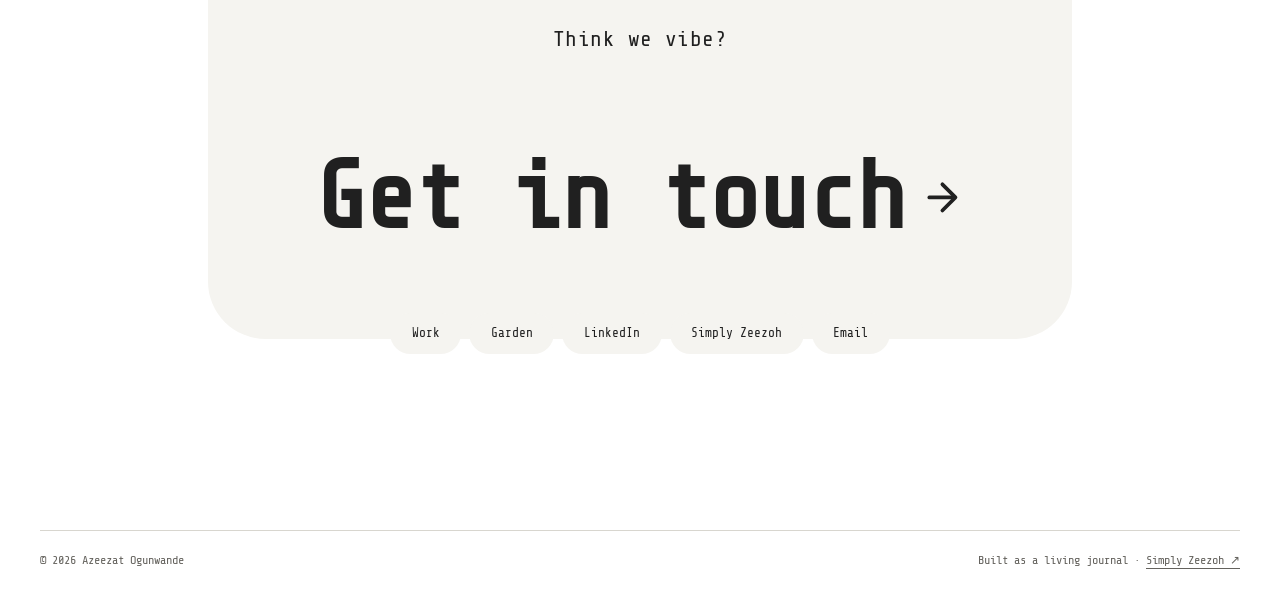
==== commit 13bc8e15: "Tweak hero avatar for stronger 3D mouse-follow and adjust hero layout; rename wordmark to byZee_" ====
--- a/index.html
+++ b/index.html
@@ -16,7 +16,7 @@
   <body data-page="home">
     <a class="skip-link" href="#main">Skip to content</a>
     <header class="site-header">
-      <a class="wordmark" href="index.html" aria-label="Azeezat Ogunwande home">AZEEZAT<span>_</span></a>
+      <a class="wordmark" href="index.html" aria-label="Azeezat Ogunwande home">byZee<span>_</span></a>
       <nav aria-label="Primary navigation">
         <a href="#experience">Experience</a>
         <a href="#work">Work</a>
@@ -29,7 +29,6 @@
       <!-- Introduction: hero and about merged into one concise section -->
       <section class="hero section-grid" aria-labelledby="hero-title">
         <div class="hero-aside">
-          <p class="kicker">Product designer · UX expert · Design engineer · Lifelong learner</p>
           <div class="hero-avatar" id="hero-avatar">
             <div class="hero-avatar-scene">
               <span class="hero-avatar-back" aria-hidden="true"></span>
@@ -42,6 +41,7 @@
               </div>
             </div>
           </div>
+          <p class="kicker">Product designer · UX expert · Design engineer · Lifelong learner</p>
         </div>
         <div class="hero-copy">
           <h1 id="hero-title">Azeezat Ogunwande</h1>
--- a/styles.css
+++ b/styles.css
@@ -32,8 +32,8 @@
    top-aligned with the introduction and cropped to a clean circle. */
 .hero-aside{display:flex;flex-direction:column;gap:clamp(1.5rem,4vw,2.75rem);align-items:flex-start}
 .hero-avatar{position:relative;display:block;width:100%;max-width:280px;aspect-ratio:1/1;isolation:isolate}
-.hero-avatar-scene{position:absolute;inset:0;perspective:900px;transform-style:preserve-3d}
-.hero-avatar-back{position:absolute;inset:-7%;border-radius:50%;background:radial-gradient(circle at 50% 46%,rgba(178,146,120,.32),rgba(178,146,120,0) 68%);filter:blur(16px);transform:translateZ(-60px);pointer-events:none}
+.hero-avatar-scene{position:absolute;inset:0;perspective:600px;transform-style:preserve-3d}
+.hero-avatar-back{position:absolute;inset:-7%;border-radius:50%;background:radial-gradient(circle at 50% 46%,rgba(178,146,120,.36),rgba(178,146,120,0) 68%);filter:blur(20px);transform:translateZ(-100px);pointer-events:none}
 .hero-avatar-orb{position:relative;width:100%;height:100%;border-radius:50%;overflow:hidden;background:var(--surface);box-shadow:0 26px 44px -20px rgba(32,32,32,.42),0 8px 16px -10px rgba(32,32,32,.28);will-change:transform}
 .hero-avatar-media{position:absolute;inset:0;display:block;margin:0}
 .hero-avatar-img{display:block;width:100%;height:100%;object-fit:cover;object-position:50% 43%;transform:scale(1.06);will-change:transform}
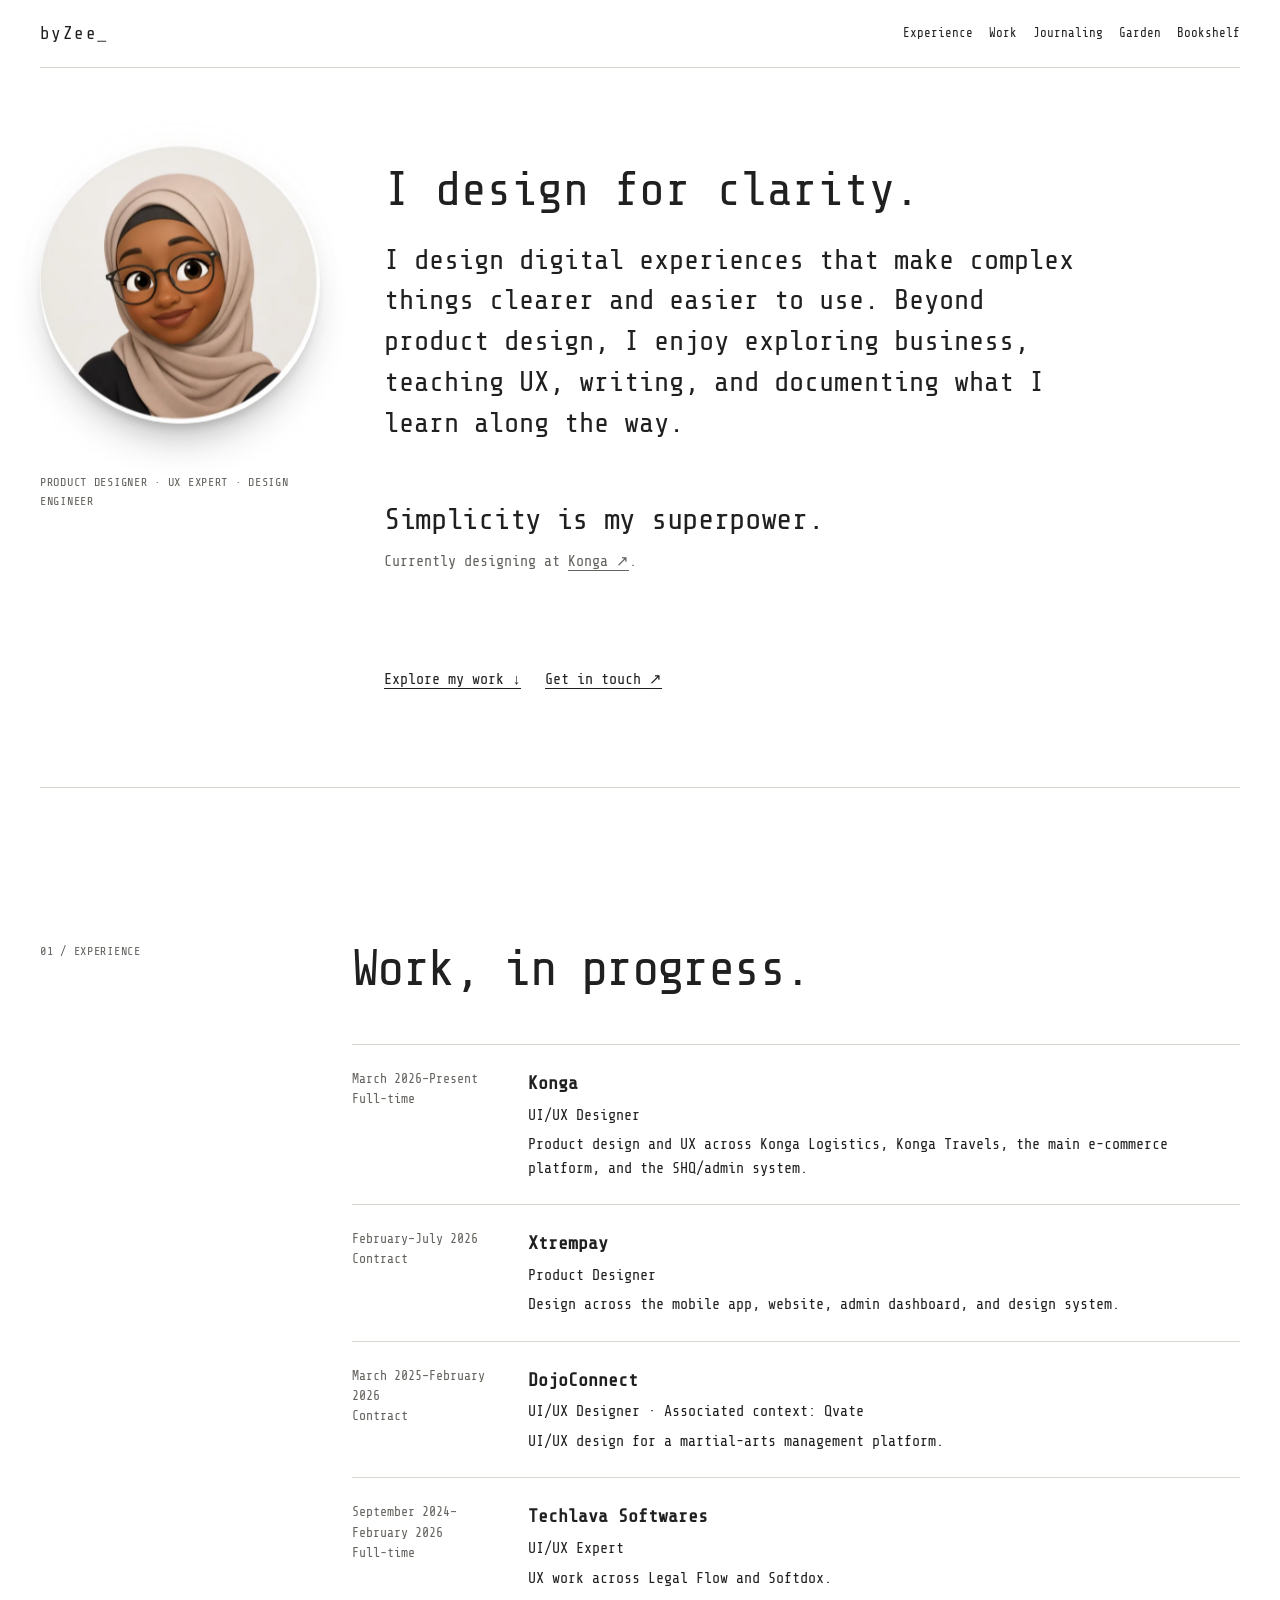
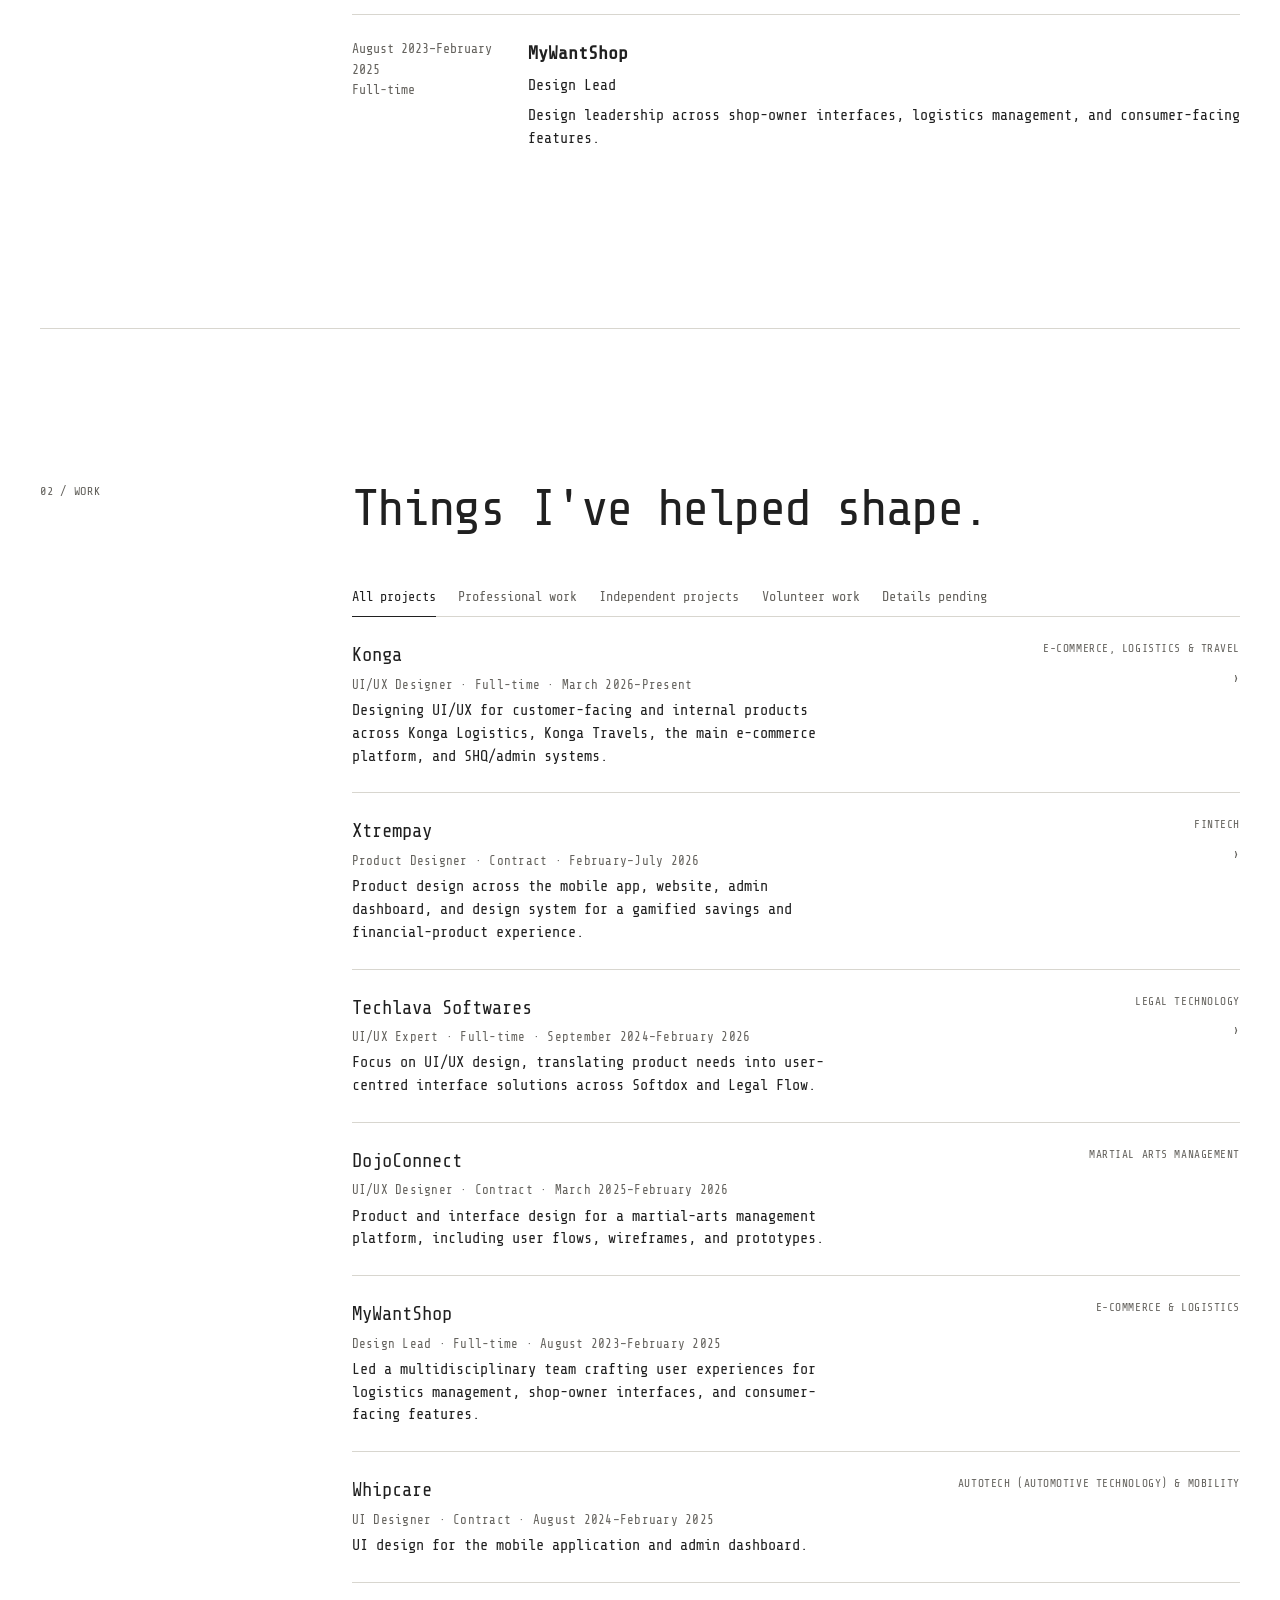
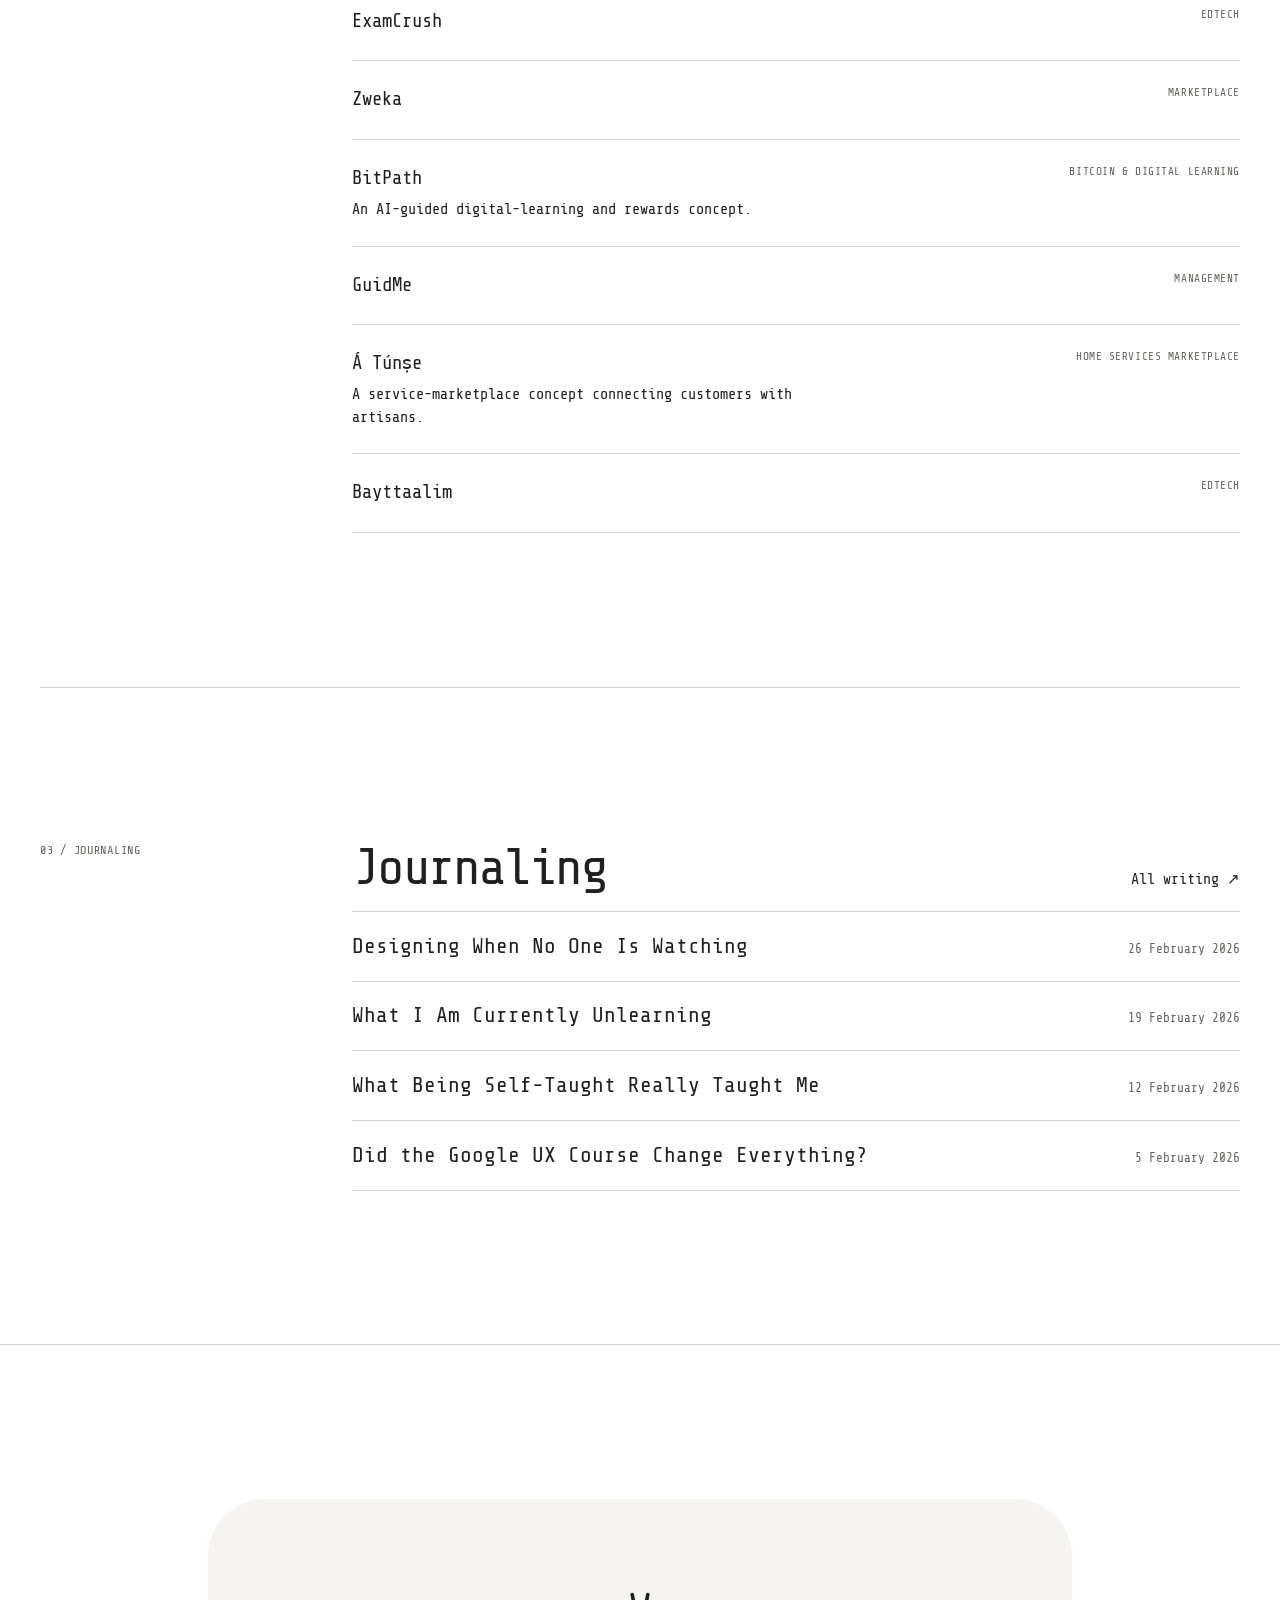
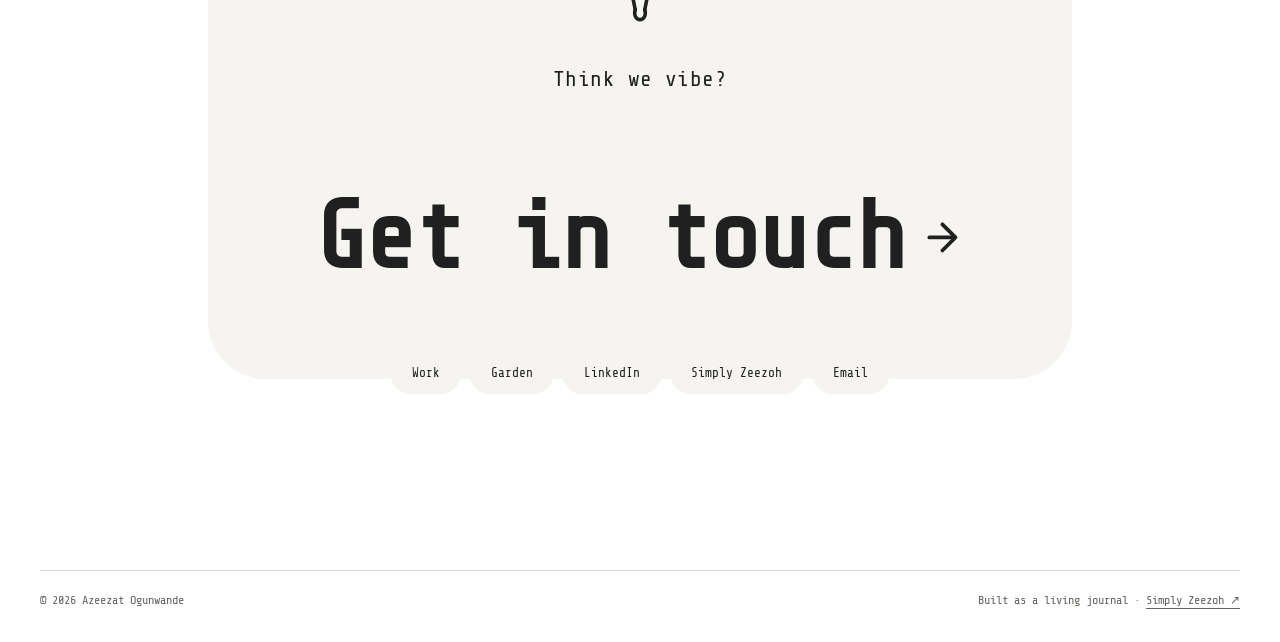
==== commit 65d735a9: "Refine hero: update role label, headline, add dual CTAs" ====
--- a/index.html
+++ b/index.html
@@ -41,14 +41,17 @@
               </div>
             </div>
           </div>
-          <p class="kicker">Product designer · UX expert · Design engineer · Lifelong learner</p>
+          <p class="kicker">PRODUCT DESIGNER · UX EXPERT · DESIGN ENGINEER</p>
         </div>
         <div class="hero-copy">
-          <h1 id="hero-title">Azeezat Ogunwande</h1>
+          <h1 id="hero-title" aria-live="polite">I design for clarity.</h1>
           <p class="lede">I design digital experiences that make complex things clearer and easier to use. Beyond product design, I enjoy exploring business, teaching UX, writing, and documenting what I learn along the way.</p>
           <p class="hero-philosophy">Simplicity is my superpower.</p>
           <p class="hero-now">Currently designing at <a class="konga-link external" href="https://www.konga.com/" target="_blank" rel="noopener noreferrer">Konga<span aria-hidden="true"> ↗</span></a>.</p>
-          <a class="text-link arrow-link" href="#work">Explore my work <span aria-hidden="true">↓</span></a>
+          <div class="hero-cta-group">
+            <a class="text-link arrow-link" href="#work">Explore my work <span aria-hidden="true">↓</span></a>
+            <a class="text-link arrow-link" href="#contact">Get in touch <span aria-hidden="true">↗</span></a>
+          </div>
         </div>
       </section>
 
--- a/styles.css
+++ b/styles.css
@@ -40,7 +40,8 @@
 .hero-avatar-sheen{position:absolute;inset:0;border-radius:50%;pointer-events:none;mix-blend-mode:soft-light;background:radial-gradient(120% 100% at 30% 20%,rgba(255,255,255,.45),rgba(255,255,255,.08) 42%,rgba(255,255,255,0) 62%),radial-gradient(150% 120% at 76% 94%,rgba(32,32,32,.18),rgba(32,32,32,0) 58%)}
 @media(min-width:681px){.hero{grid-template-columns:minmax(180px,280px) minmax(0,1fr);column-gap:clamp(2rem,5vw,5rem)}}
 @media(min-width:681px) and (max-width:960px){.hero{grid-template-columns:minmax(150px,200px) minmax(0,1fr)}.hero-avatar{max-width:200px}}
-@media(max-width:680px){.hero-aside{gap:1.5rem}.hero-avatar{width:140px}}
+.hero-cta-group{grid-column:2;display:flex;flex-wrap:wrap;gap:1.5rem;margin-top:2.5rem;align-items:center}
+@media(max-width:680px){.hero-aside{gap:1.5rem}.hero-avatar{width:140px}.hero-cta-group{flex-direction:column;align-items:flex-start;gap:1rem}}
 
 /* Work — filter tabs + grouped editorial project index */
 .work-filters{display:flex;flex-wrap:wrap;gap:.25rem 1.4rem;margin-top:2.5rem;border-bottom:1px solid var(--line)}
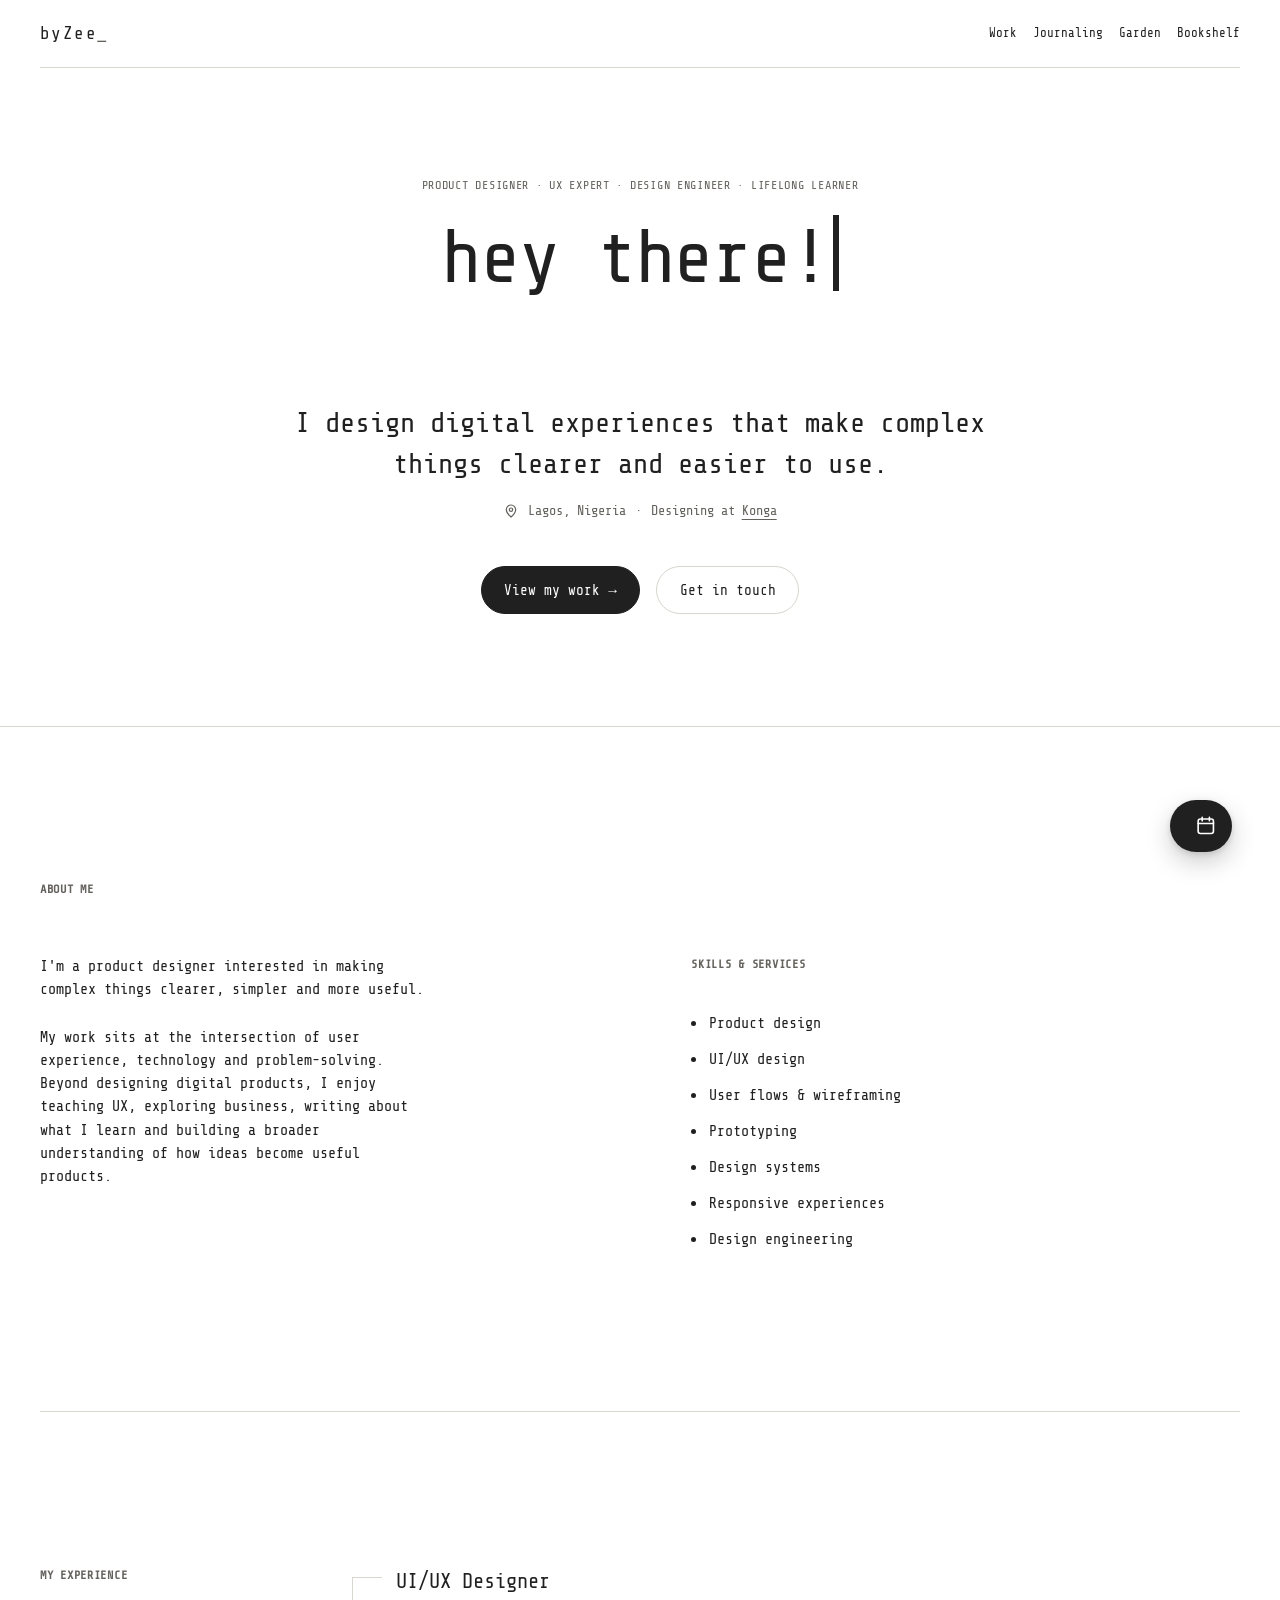
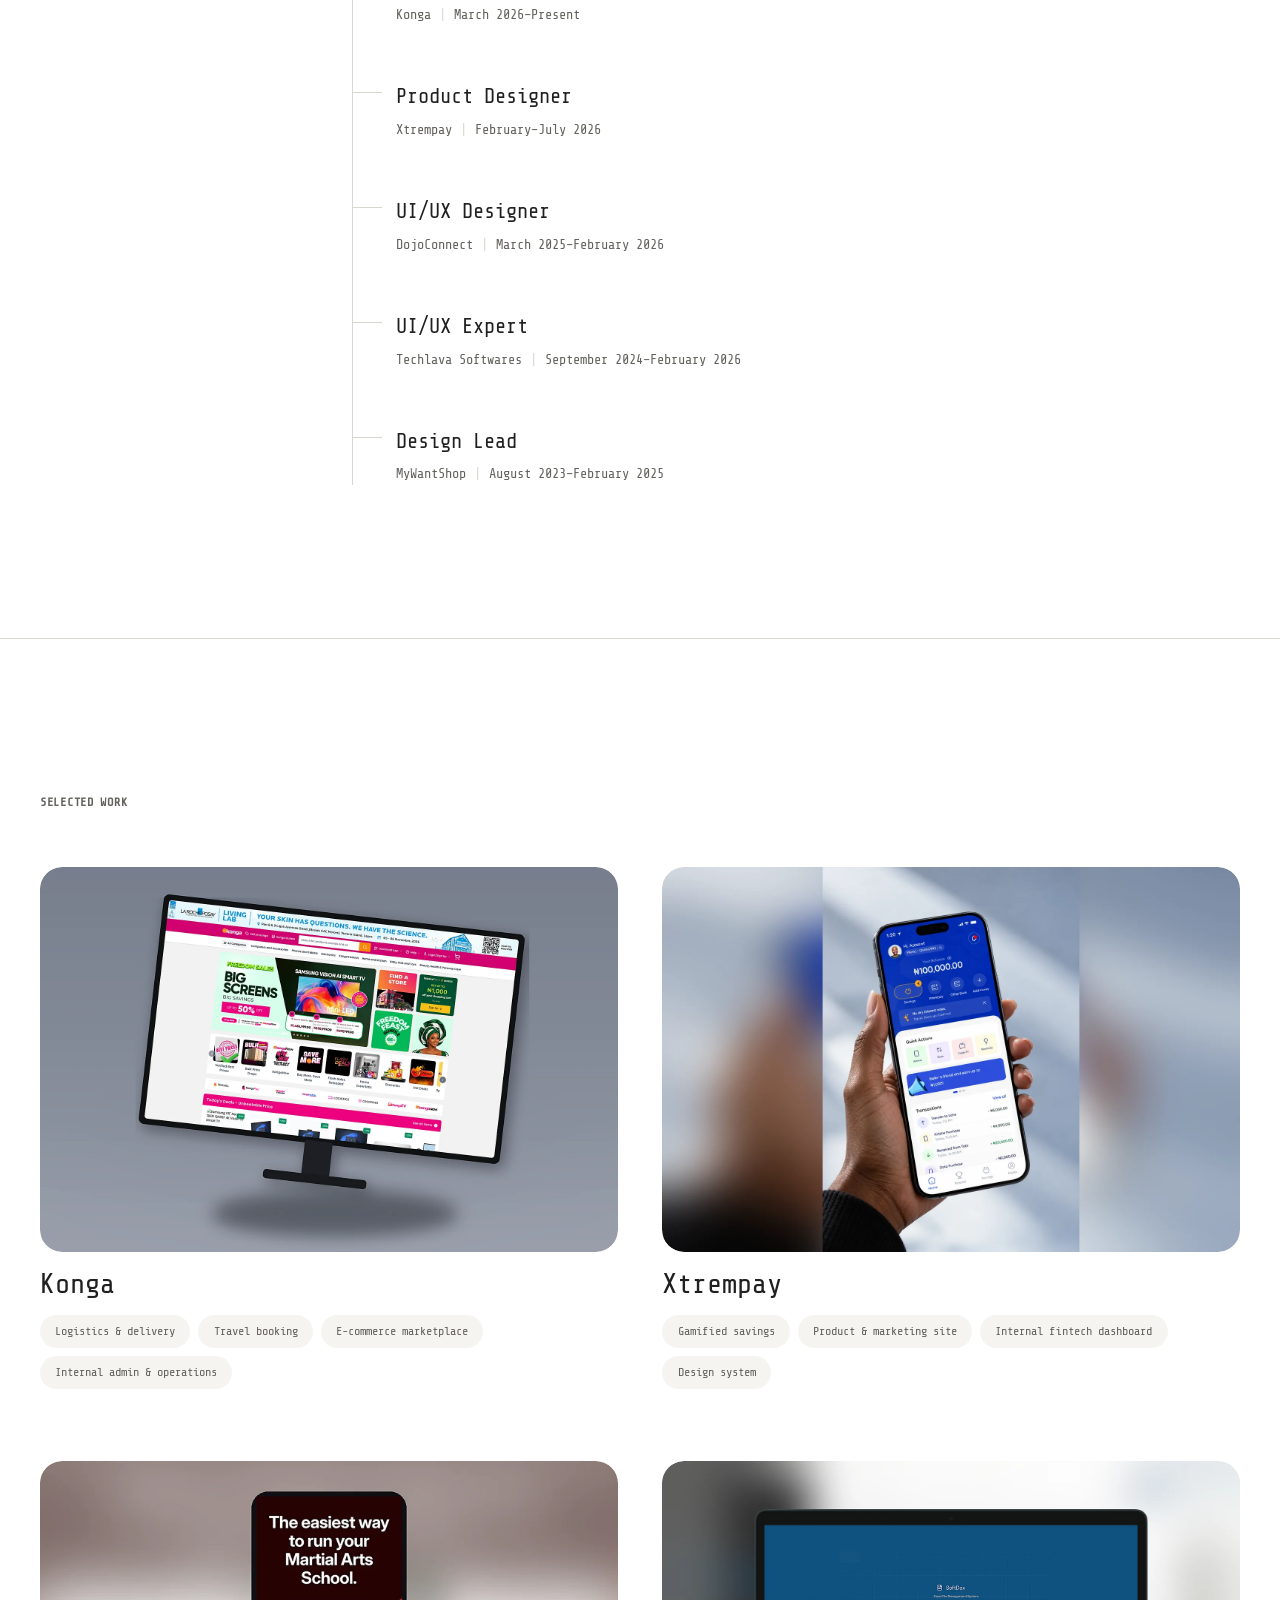
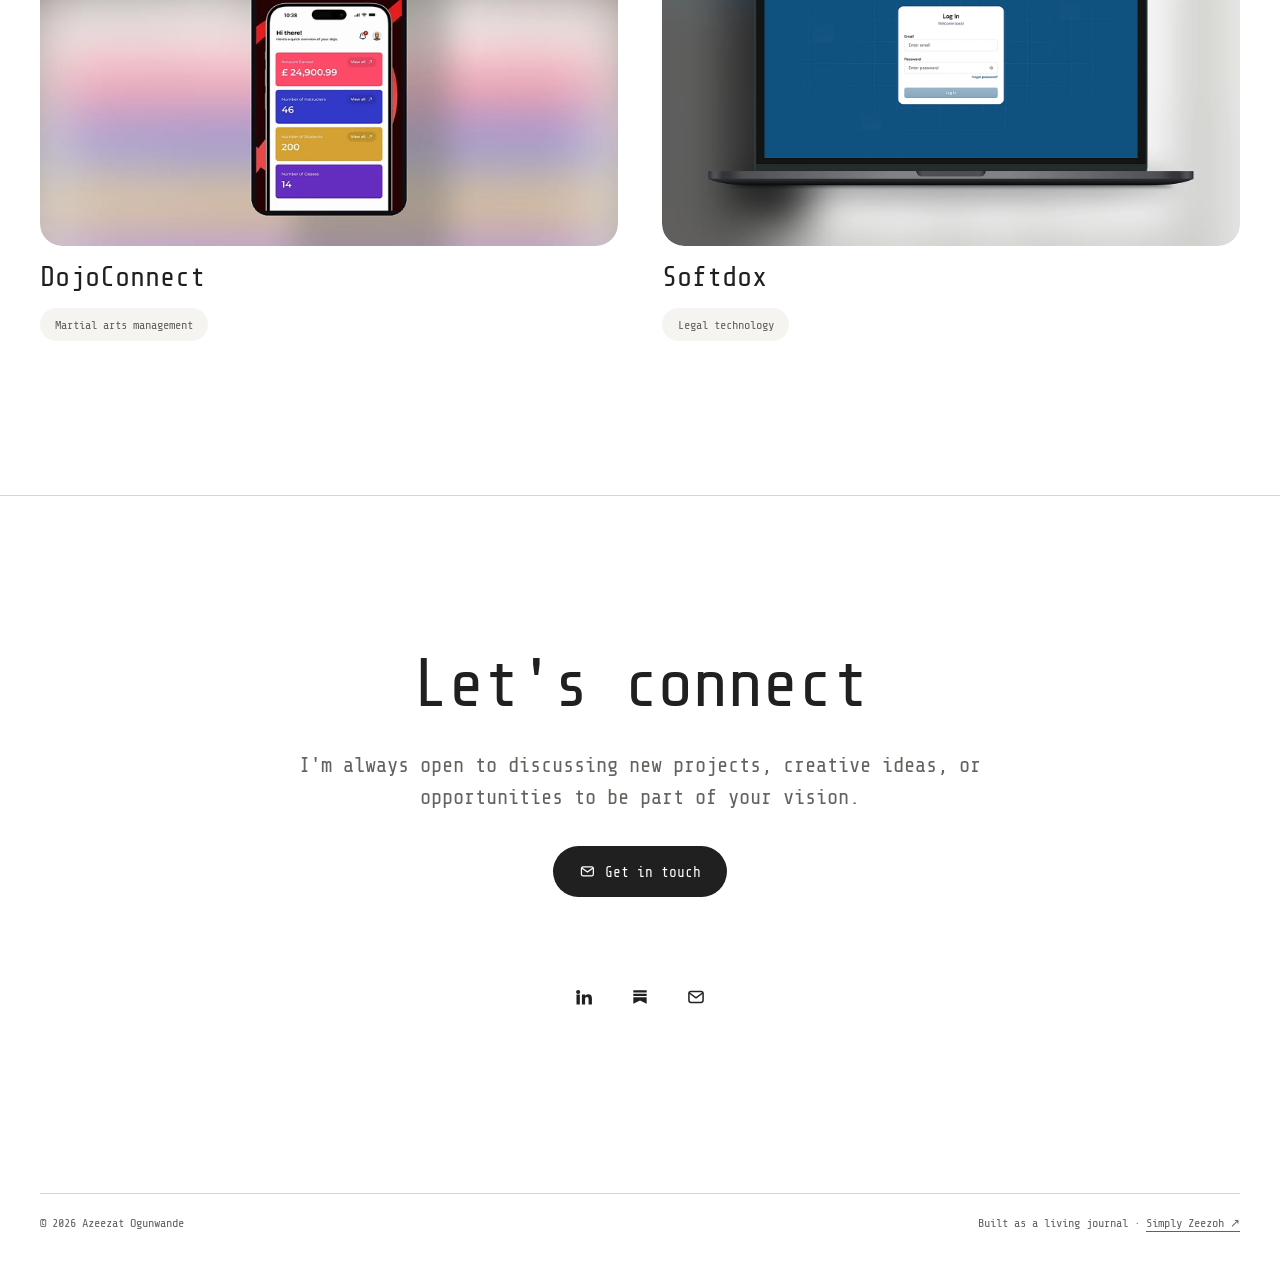
==== commit ee9b0dc0: "Add hover journey walkthroughs for Konga, Xtrempay, DojoConnect and Softdox; booking widget; rename " ====
--- a/index.html
+++ b/index.html
@@ -10,7 +10,7 @@
     <link rel="preconnect" href="https://fonts.gstatic.com" crossorigin />
     <link href="https://fonts.googleapis.com/css2?family=Share+Tech+Mono&display=swap" rel="stylesheet" />
     <link rel="icon" href="favicon.svg" type="image/svg+xml" />
-    <link rel="stylesheet" href="styles.css" />
+    <link rel="stylesheet" href="styles.css?v=15" />
     <script defer src="https://cdn.jsdelivr.net/npm/gsap@3.13.0/dist/gsap.min.js"></script>
   </head>
   <body data-page="home">
@@ -18,7 +18,6 @@
     <header class="site-header">
       <a class="wordmark" href="index.html" aria-label="Azeezat Ogunwande home">byZee<span>_</span></a>
       <nav aria-label="Primary navigation">
-        <a href="#experience">Experience</a>
         <a href="#work">Work</a>
         <a href="writing/">Journaling</a>
         <a href="garden/">Garden</a>
@@ -26,101 +25,84 @@
       </nav>
     </header>
     <main id="main">
-      <!-- Introduction: hero and about merged into one concise section -->
-      <section class="hero section-grid" aria-labelledby="hero-title">
-        <div class="hero-aside">
-          <div class="hero-avatar" id="hero-avatar">
-            <div class="hero-avatar-scene">
-              <span class="hero-avatar-back" aria-hidden="true"></span>
-              <div class="hero-avatar-orb">
-                <picture class="hero-avatar-media">
-                  <source srcset="assets/avatar/azeezat-avatar.webp" type="image/webp" />
-                  <img class="hero-avatar-img" src="assets/avatar/azeezat-avatar.png" alt="Portrait illustration of Azeezat wearing a hijab" width="640" height="640" decoding="async" draggable="false" />
-                </picture>
-                <span class="hero-avatar-sheen" aria-hidden="true"></span>
-              </div>
+      <!-- Hero — centered introduction -->
+      <section class="hero" aria-labelledby="hero-title">
+        <p class="kicker hero-roles">Product Designer · UX Expert · Design Engineer · Lifelong Learner</p>
+        <h1 class="hero-title" id="hero-title">
+          <span class="hero-title-sizer" aria-hidden="true">hey there!</span>
+          <span class="hero-title-text" aria-hidden="true">hey there!</span><span class="hero-cursor" aria-hidden="true"></span>
+          <span class="visually-hidden">hey there! I'm Azeezat. Welcome to my space. I make complex things feel simple. I turn ideas into useful products. Simplicity is my superpower.</span>
+        </h1>
+        <p class="lede hero-lede">I design digital experiences that make complex things clearer and easier to use.</p>
+        <p class="hero-meta">
+          <svg class="hero-meta-icon" viewBox="0 0 24 24" fill="none" stroke="currentColor" stroke-width="1.8" stroke-linecap="round" stroke-linejoin="round" aria-hidden="true"><path d="M12 21s7-6.2 7-11a7 7 0 1 0-14 0c0 4.8 7 11 7 11z" /><circle cx="12" cy="10" r="2.5" /></svg>
+          <span>Lagos, Nigeria</span><span class="hero-meta-sep" aria-hidden="true">·</span><span>Designing at <a class="hero-meta-link" href="https://www.konga.com/" target="_blank" rel="noopener">Konga</a></span>
+        </p>
+        <div class="hero-cta-group">
+          <a class="hero-cta hero-cta--primary" href="#work">View my work <span aria-hidden="true">→</span></a>
+          <a class="hero-cta hero-cta--secondary" href="#contact">Get in touch</a>
+        </div>
+      </section>
+
+      <!-- About -->
+      <section class="section" id="about" aria-labelledby="about-title">
+        <div class="about-layout">
+          <h2 class="section-number" id="about-title">About me</h2>
+          <div class="about-columns">
+            <div class="about-copy">
+              <p>I'm a product designer interested in making complex things clearer, simpler and more useful.</p>
+              <p>My work sits at the intersection of user experience, technology and problem-solving. Beyond designing digital products, I enjoy teaching UX, exploring business, writing about what I learn and building a broader understanding of how ideas become useful products.</p>
             </div>
-          </div>
-          <p class="kicker">PRODUCT DESIGNER · UX EXPERT · DESIGN ENGINEER</p>
-        </div>
-        <div class="hero-copy">
-          <h1 id="hero-title" aria-live="polite">I design for clarity.</h1>
-          <p class="lede">I design digital experiences that make complex things clearer and easier to use. Beyond product design, I enjoy exploring business, teaching UX, writing, and documenting what I learn along the way.</p>
-          <p class="hero-philosophy">Simplicity is my superpower.</p>
-          <p class="hero-now">Currently designing at <a class="konga-link external" href="https://www.konga.com/" target="_blank" rel="noopener noreferrer">Konga<span aria-hidden="true"> ↗</span></a>.</p>
-          <div class="hero-cta-group">
-            <a class="text-link arrow-link" href="#work">Explore my work <span aria-hidden="true">↓</span></a>
-            <a class="text-link arrow-link" href="#contact">Get in touch <span aria-hidden="true">↗</span></a>
+            <div class="about-skills">
+              <h3 class="kicker">Skills &amp; services</h3>
+              <ul class="about-skills-list">
+                <li>Product design</li>
+                <li>UI/UX design</li>
+                <li>User flows &amp; wireframing</li>
+                <li>Prototyping</li>
+                <li>Design systems</li>
+                <li>Responsive experiences</li>
+                <li>Design engineering</li>
+              </ul>
+            </div>
           </div>
         </div>
       </section>
 
       <!-- Experience -->
       <section class="section section-grid" id="experience" aria-labelledby="experience-title">
-        <p class="section-number">01 / Experience</p>
-        <div class="section-content">
-          <h2 id="experience-title">Work, in progress.</h2>
-          <ol class="timeline" id="timeline"></ol>
-        </div>
+        <h2 class="section-number" id="experience-title">My experience</h2>
+        <ol class="timeline" id="timeline"></ol>
       </section>
 
-      <!-- Work: every documented project, grouped and filterable -->
-      <section class="section section-grid" id="work" aria-labelledby="work-title">
-        <p class="section-number">02 / Work</p>
-        <div class="section-content">
-          <h2 id="work-title">Things I've helped shape.</h2>
-          <div class="work-filters" role="tablist" aria-label="Filter projects">
-            <button class="work-tab" type="button" role="tab" id="work-tab-all" data-filter="all" aria-controls="project-list" aria-selected="true" tabindex="0">All projects</button>
-            <button class="work-tab" type="button" role="tab" id="work-tab-professional" data-filter="professional" aria-controls="project-list" aria-selected="false" tabindex="-1">Professional work</button>
-            <button class="work-tab" type="button" role="tab" id="work-tab-independent" data-filter="independent" aria-controls="project-list" aria-selected="false" tabindex="-1">Independent projects</button>
-            <button class="work-tab" type="button" role="tab" id="work-tab-volunteer" data-filter="volunteer" aria-controls="project-list" aria-selected="false" tabindex="-1">Volunteer work</button>
-            <button class="work-tab" type="button" role="tab" id="work-tab-pending" data-filter="pending" aria-controls="project-list" aria-selected="false" tabindex="-1">Details pending</button>
-          </div>
-          <p class="visually-hidden" id="work-status" role="status" aria-live="polite"></p>
-          <div class="work-panel" id="project-list" role="tabpanel" aria-labelledby="work-tab-all" tabindex="0"></div>
-        </div>
-      </section>
-
-      <!-- Journaling — Simply Zeezoh -->
-      <section class="section section-grid" id="writing" aria-labelledby="writing-title">
-        <p class="section-number">03 / Journaling</p>
-        <div class="section-content">
-          <div class="journal-head">
-            <h2 id="writing-title">Journaling</h2>
-            <a class="text-link external" href="writing/">All writing <span aria-hidden="true">↗</span></a>
-          </div>
-          <div class="journal-list" id="journal-list" aria-live="polite"></div>
-          <p class="journal-empty" id="journal-empty" hidden>Articles are temporarily unavailable. <a class="text-link external" href="https://simplyzeezoh.substack.com/">Read on Substack <span aria-hidden="true">↗</span></a></p>
+      <!-- Selected work -->
+      <section class="section" id="work" aria-labelledby="work-title">
+        <div class="work-layout">
+          <h2 class="section-number" id="work-title">Selected work</h2>
+          <div class="work-grid" id="work-grid"></div>
         </div>
       </section>
 
       <!-- Contact -->
       <section class="section contact" id="contact" aria-labelledby="contact-title">
         <div class="contact-inner">
-          <div class="contact-panel">
-            <span class="contact-motif" aria-hidden="true">
-              <svg viewBox="0 0 32 32" fill="none" stroke="currentColor" stroke-width="2.4" stroke-linecap="round" stroke-linejoin="round">
-                <path d="M10.8 5 L12.8 15" />
-                <path d="M21.2 5 L19.2 15" />
-                <path d="M12.8 15 C10.5 24, 21.5 24, 19.2 15" />
-              </svg>
-            </span>
-            <p class="contact-vibe">Think we vibe?</p>
-            <a class="contact-cta" href="mailto:contact@byzee.design">
-              <span id="contact-title">Get in touch</span>
-              <svg class="contact-arrow" viewBox="0 0 24 24" fill="none" stroke="currentColor" stroke-width="2" stroke-linecap="round" stroke-linejoin="round" aria-hidden="true">
-                <path d="M5 12h13" />
-                <path d="M12 5l7 7-7 7" />
-              </svg>
-            </a>
-          </div>
-          <nav class="contact-tabs" aria-label="Contact and links">
-            <a class="contact-tab" href="#work">Work</a>
-            <a class="contact-tab" href="garden/">Garden</a>
-            <a class="contact-tab" href="https://www.linkedin.com/in/azeezat-ogunwande/" target="_blank" rel="noopener noreferrer">LinkedIn</a>
-            <a class="contact-tab" href="https://simplyzeezoh.substack.com/" target="_blank" rel="noopener noreferrer">Simply Zeezoh</a>
-            <a class="contact-tab" href="mailto:contact@byzee.design">Email</a>
-          </nav>
+          <h2 class="contact-heading" id="contact-title">Let's connect</h2>
+          <p class="contact-lede">I'm always open to discussing new projects, creative ideas, or opportunities to be part of your vision.</p>
+          <a class="contact-button" href="mailto:contact@byzee.design">
+            <svg class="contact-button-icon" viewBox="0 0 24 24" fill="none" stroke="currentColor" stroke-width="1.8" stroke-linecap="round" stroke-linejoin="round" aria-hidden="true"><rect x="3.5" y="5.5" width="17" height="13" rx="2.5" /><path d="M4.5 7.5 12 13l7.5-5.5" /></svg>
+            Get in touch
+          </a>
+          <ul class="contact-socials">
+            <li><a href="https://www.linkedin.com/in/azeezat-ogunwande/" target="_blank" rel="noopener noreferrer" aria-label="LinkedIn">
+              <svg viewBox="0 0 24 24" fill="currentColor" aria-hidden="true"><path d="M4.98 3.5a2.5 2.5 0 1 1 0 5 2.5 2.5 0 0 1 0-5zM3 9h4v12H3zM9.5 9h3.8v1.7c.53-1 1.86-2 3.83-2 3.06 0 4.37 1.9 4.37 5.1V21h-4v-6.3c0-1.6-.6-2.6-1.9-2.6-1.5 0-2.3 1-2.3 2.6V21h-3.8z"/></svg>
+            </a></li>
+            <li><a href="https://simplyzeezoh.substack.com/" target="_blank" rel="noopener noreferrer" aria-label="Simply Zeezoh on Substack">
+              <svg viewBox="0 0 24 24" fill="currentColor" aria-hidden="true"><path d="M4 4h16v2.5H4V4zm0 4.2h16v2.5H4V8.2zM4 12.4h16V20l-8-3.8L4 20v-7.6z"/></svg>
+            </a></li>
+            <li><a href="mailto:contact@byzee.design" aria-label="Email">
+              <svg viewBox="0 0 24 24" fill="none" stroke="currentColor" stroke-width="1.8" stroke-linecap="round" stroke-linejoin="round" aria-hidden="true"><rect x="3.5" y="5.5" width="17" height="13" rx="2.5" /><path d="M4.5 7.5 12 13l7.5-5.5" /></svg>
+            </a></li>
+          </ul>
         </div>
       </section>
     </main>
@@ -132,8 +114,7 @@
       <button class="dialog-close" type="button" aria-label="Close project details">×</button>
       <div id="project-dialog-content"></div>
     </dialog>
-    <script src="content.js"></script>
-    <script src="writing-data.js"></script>
-    <script src="script.js"></script>
+    <script src="content.js?v=21"></script>
+    <script src="script.js?v=16"></script>
   </body>
 </html>
--- a/styles.css
+++ b/styles.css
@@ -1,4 +1,4 @@
-:root{--ink:#202020;--paper:#fff;--surface:#f5f4f0;--line:#d8d6cf;--muted:#64625d;--font:"Share Tech Mono",ui-monospace,SFMono-Regular,Menlo,monospace;--wide:min(1200px,calc(100vw - 3rem))}*{box-sizing:border-box}html{scroll-behavior:smooth}body{margin:0;background:var(--paper);color:var(--ink);font-family:var(--font);font-size:15px;line-height:1.55}a{color:inherit;text-decoration-thickness:1px;text-underline-offset:4px}a:hover{text-decoration-thickness:2px}.visually-hidden{position:absolute;width:1px;height:1px;padding:0;margin:-1px;overflow:hidden;clip:rect(0 0 0 0);white-space:nowrap;border:0}:focus-visible{outline:2px solid var(--ink);outline-offset:3px}.skip-link{position:fixed;top:0;left:1rem;z-index:10;transform:translateY(-130%);background:var(--ink);color:#fff;padding:.7rem 1rem}.skip-link:focus{transform:translateY(0)}.site-header,.site-footer{width:var(--wide);margin:auto;display:flex;justify-content:space-between;gap:1rem;padding:1.25rem 0}.site-header{border-bottom:1px solid var(--line);align-items:center}.wordmark{text-decoration:none;font-size:1.1rem;letter-spacing:.08em}.wordmark span,.blink{color:var(--muted)}nav{display:flex;gap:1rem;flex-wrap:wrap;justify-content:flex-end;font-size:.78rem}nav a{text-decoration:none}.hero{min-height:calc(100vh - 73px);padding-top:clamp(5rem,14vh,11rem);padding-bottom:3rem;align-content:start}.section-grid{width:var(--wide);margin:auto;display:grid;grid-template-columns:minmax(120px,1fr) minmax(0,4fr);column-gap:clamp(2rem,7vw,8rem)}.kicker,.section-number{margin:0;color:var(--muted);font-size:.75rem;letter-spacing:.06em;text-transform:uppercase}.hero-title-wrap{grid-column:2}.hero h1{font-size:clamp(3.8rem,11vw,9rem);line-height:.82;letter-spacing:-.09em;margin:1rem 0 2.5rem;font-weight:400}.hero-copy{grid-column:2;max-width:44rem}.lede{font-size:clamp(1.2rem,2.2vw,1.85rem);line-height:1.45;margin-top:0}.arrow-link{grid-column:2;margin-top:2.5rem;width:max-content}.section{padding:clamp(5rem,12vw,10rem) 0;border-top:1px solid var(--line)}.section-content h2,.two-up h2{font-size:clamp(1.75rem,4vw,3.5rem);font-weight:400;line-height:1.05;letter-spacing:-.05em;margin:0 0 1rem}.prose{max-width:54rem}.prose p{font-size:1.05rem}.section-intro{color:var(--muted);max-width:47rem}.placeholder-note,.placeholder-label{color:var(--muted);font-size:.8rem}.timeline{padding:0;margin:3rem 0 0;list-style:none}.timeline li{display:grid;grid-template-columns:10rem 1fr;padding:1.5rem 0;border-top:1px solid var(--line);gap:1rem}.timeline h3{font-size:1.15rem;margin:0}.timeline p{margin:.4rem 0 0}.timeline-meta{color:var(--muted);font-size:.82rem}.two-up{padding-top:8rem;padding-bottom:8rem;grid-template-columns:1fr 1fr;gap:clamp(2.5rem,9vw,10rem)}.two-up>div{border-top:1px solid var(--line);padding-top:1.25rem}.contact{padding-bottom:clamp(6rem,14vw,11rem)}.contact-inner{width:var(--wide);margin:auto;display:flex;flex-direction:column;align-items:center}.contact-panel{position:relative;z-index:1;width:100%;max-width:54rem;display:flex;flex-direction:column;align-items:center;text-align:center;gap:clamp(1rem,2.5vw,1.75rem);background:var(--surface);color:var(--ink);border-radius:clamp(28px,4.5vw,60px);padding:clamp(2.75rem,7vw,5.5rem) clamp(1.5rem,5vw,4rem) clamp(3.5rem,8vw,6rem);min-height:clamp(20rem,42vw,30rem);transition:background-color .35s ease,color .35s ease}.contact-motif{display:block;width:clamp(2rem,4vw,3rem);color:currentColor}.contact-motif svg{display:block;width:100%;height:auto}.contact-vibe{margin:0;font-size:clamp(.95rem,2vw,1.35rem);letter-spacing:.02em}.contact-cta{margin-top:auto;display:inline-flex;align-items:center;gap:clamp(.5rem,1.5vw,1rem);color:currentColor;text-decoration:none;font-size:clamp(2.2rem,7.5vw,6.5rem);line-height:.95;letter-spacing:-.03em;font-weight:700;overflow-wrap:anywhere}.contact-arrow{flex:none;width:clamp(1.5rem,3.5vw,3rem);height:auto;transition:transform .25s ease}.contact-cta:hover .contact-arrow,.contact-cta:focus-visible .contact-arrow{transform:translateX(8px)}.contact-cta:focus-visible,.contact-tab:focus-visible{outline:2px solid currentColor;outline-offset:4px}.contact-tabs{position:relative;z-index:2;display:flex;flex-wrap:wrap;justify-content:center;gap:.5rem;margin-top:clamp(-2rem,-2vw,-1rem);padding:0 clamp(.5rem,3vw,2rem)}.contact-tab{background:var(--surface);color:var(--ink);border-radius:999px;padding:.65rem 1.35rem;font-size:.8rem;text-decoration:none;white-space:nowrap;transition:background-color .2s ease,color .2s ease,transform .2s ease}.contact-tab:hover{background:var(--ink);color:var(--paper);transform:translateY(-2px)}@media(hover:hover){.contact-panel:hover{background:var(--ink);color:var(--paper)}}.site-footer{border-top:1px solid var(--line);font-size:.75rem;color:var(--muted);padding-bottom:2rem}.page-main{width:var(--wide);margin:auto}.page-intro{padding:clamp(5rem,12vw,10rem) 0 4rem;max-width:57rem}.page-intro h1{font-size:clamp(3rem,9vw,7rem);font-weight:400;line-height:.9;letter-spacing:-.08em;margin:.8rem 0 2rem}
+:root{--ink:#202020;--paper:#fff;--surface:#f5f4f0;--line:#d8d6cf;--muted:#64625d;--font:"Share Tech Mono",ui-monospace,SFMono-Regular,Menlo,monospace;--wide:min(1200px,calc(100vw - 3rem))}*{box-sizing:border-box}html{scroll-behavior:smooth}body{margin:0;background:var(--paper);color:var(--ink);font-family:var(--font);font-size:15px;line-height:1.55}a{color:inherit;text-decoration-thickness:1px;text-underline-offset:4px}a:hover{text-decoration-thickness:2px}.visually-hidden{position:absolute;width:1px;height:1px;padding:0;margin:-1px;overflow:hidden;clip:rect(0 0 0 0);white-space:nowrap;border:0}:focus-visible{outline:2px solid var(--ink);outline-offset:3px}.skip-link{position:fixed;top:0;left:1rem;z-index:10;transform:translateY(-130%);background:var(--ink);color:#fff;padding:.7rem 1rem}.skip-link:focus{transform:translateY(0)}.site-header,.site-footer{width:var(--wide);margin:auto;display:flex;justify-content:space-between;gap:1rem;padding:1.25rem 0}.site-header{border-bottom:1px solid var(--line);align-items:center}.wordmark{text-decoration:none;font-size:1.1rem;letter-spacing:.08em}.wordmark span,.blink{color:var(--muted)}nav{display:flex;gap:1rem;flex-wrap:wrap;justify-content:flex-end;font-size:.78rem}nav a{text-decoration:none}.hero{min-height:calc(100vh - 73px);padding-top:clamp(5rem,14vh,11rem);padding-bottom:3rem;align-content:start}.section-grid{width:var(--wide);margin:auto;display:grid;grid-template-columns:minmax(120px,1fr) minmax(0,4fr);column-gap:clamp(2rem,7vw,8rem)}.kicker,.section-number{margin:0;color:var(--muted);font-size:.75rem;letter-spacing:.06em;text-transform:uppercase}.hero-title-wrap{grid-column:2}.hero h1{font-size:clamp(3.8rem,11vw,9rem);line-height:.82;letter-spacing:-.09em;margin:1rem 0 2.5rem;font-weight:400}.hero-copy{grid-column:2;max-width:44rem}.lede{font-size:clamp(1.2rem,2.2vw,1.85rem);line-height:1.45;margin-top:0}.arrow-link{grid-column:2;margin-top:2.5rem;width:max-content}.section{padding:clamp(5rem,12vw,10rem) 0;border-top:1px solid var(--line)}.section-content h2,.two-up h2{font-size:clamp(1.75rem,4vw,3.5rem);font-weight:400;line-height:1.05;letter-spacing:-.05em;margin:0 0 1rem}.prose{max-width:54rem}.prose p{font-size:1.05rem}.section-intro{color:var(--muted);max-width:47rem}.placeholder-note,.placeholder-label{color:var(--muted);font-size:.8rem}.timeline{position:relative;padding:0;margin:0;list-style:none}.timeline li{position:relative;padding:0 0 clamp(2.25rem,4.5vw,3.5rem) 2.75rem}.timeline li:last-child{padding-bottom:0}.timeline li::before{content:"";position:absolute;left:0;top:.75em;width:1.9rem;height:1px;background:var(--line)}.timeline::before{content:"";position:absolute;left:0;top:.75em;bottom:0;width:1px;background:var(--line)}.timeline-role{font-size:clamp(1.05rem,1.8vw,1.3rem);margin:0;font-weight:400}.timeline-meta{display:flex;flex-wrap:wrap;gap:.5rem;color:var(--muted);font-size:.85rem;margin:.35rem 0 0}.timeline-sep{color:var(--line)}.two-up{padding-top:8rem;padding-bottom:8rem;grid-template-columns:1fr 1fr;gap:clamp(2.5rem,9vw,10rem)}.two-up>div{border-top:1px solid var(--line);padding-top:1.25rem}.contact{padding-bottom:clamp(6rem,14vw,11rem)}.contact-inner{width:var(--wide);margin:auto;display:flex;flex-direction:column;align-items:center;text-align:center;gap:clamp(1.25rem,3vw,2rem)}.contact-heading{font-size:clamp(2.5rem,6vw,4.25rem);line-height:1;letter-spacing:-.03em;font-weight:400;margin:0}.contact-lede{margin:0;max-width:44rem;color:var(--muted);font-size:clamp(.95rem,2vw,1.3rem)}.contact-button{display:inline-flex;align-items:center;gap:.6rem;background:var(--ink);color:var(--paper);border-radius:999px;padding:.9rem 1.6rem;font-size:.9rem;text-decoration:none;transition:background-color .2s ease}.contact-button:hover{background:#000}.contact-button-icon{width:1.05rem;height:1.05rem;flex:none}.contact-socials{list-style:none;display:flex;gap:1rem;margin:clamp(1.5rem,4vw,3rem) 0 0;padding:0}.contact-socials a{display:inline-flex;width:2.5rem;height:2.5rem;align-items:center;justify-content:center;border-radius:999px;color:var(--ink);transition:background-color .2s ease}.contact-socials a:hover{background:var(--surface)}.contact-socials svg{width:1.25rem;height:1.25rem}.site-footer{border-top:1px solid var(--line);font-size:.75rem;color:var(--muted);padding-bottom:2rem}.page-main{width:var(--wide);margin:auto}.page-intro{padding:clamp(5rem,12vw,10rem) 0 4rem;max-width:57rem}.page-intro h1{font-size:clamp(3rem,9vw,7rem);font-weight:400;line-height:.9;letter-spacing:-.08em;margin:.8rem 0 2rem}
 
 /* Garden: an art-directed masonry wall. Three equal columns on desktop, two on
    tablet, one on mobile, with a single consistent gap. Each frame is sized to
@@ -12,7 +12,7 @@
 
 dialog{border:1px solid var(--ink);max-width:min(620px,calc(100vw - 2rem));padding:2rem;background:var(--paper);color:var(--ink)}dialog::backdrop{background:rgba(32,32,32,.5)}.dialog-close{float:right;border:0;background:transparent;font:inherit;font-size:2rem;line-height:1;cursor:pointer}dialog h2{font-size:2rem;line-height:1;margin:1rem 0}dialog p{max-width:58ch}dialog dt{color:var(--muted);margin-top:1rem;font-size:.78rem;text-transform:uppercase}dialog dd{margin:.2rem 0}.page-footer{margin-top:5rem}.topics{display:flex;flex-wrap:wrap;gap:.5rem;margin:1.5rem 0 0;padding:0;list-style:none}.topics .topic{border:1px solid var(--line);color:var(--muted);font-size:.72rem;letter-spacing:.06em;text-transform:uppercase;padding:.35rem .6rem}.external{text-decoration:none}.external:hover{text-decoration:underline}.writing-intro{max-width:57rem}.writing-cta{display:inline-block;margin-top:1.5rem;font-size:clamp(1rem,2vw,1.4rem)}.back-link{margin:4rem 0 2rem}
 
-@media(max-width:960px){.gallery{column-count:2}}@media(max-width:680px){body{font-size:14px}.site-header{align-items:flex-start;flex-direction:column}.site-footer{flex-direction:column}.section-grid{grid-template-columns:1fr}.hero-title-wrap,.hero-copy,.arrow-link{grid-column:auto}.section-number{margin-bottom:2rem}.timeline li{grid-template-columns:1fr}.two-up{grid-template-columns:1fr}.book-grid{grid-template-columns:1fr 1fr}.gallery{column-count:1;padding-top:1.5rem}}@media(prefers-reduced-motion:reduce){html{scroll-behavior:auto}.blink{animation:none}}
+@media(max-width:960px){.gallery{column-count:2}}@media(max-width:680px){body{font-size:14px}.site-header{align-items:flex-start;flex-direction:column}.site-footer{flex-direction:column}.section-grid{grid-template-columns:1fr}.hero-title-wrap,.hero-copy,.arrow-link{grid-column:auto}.section-number{margin-bottom:2rem}.two-up{grid-template-columns:1fr}.book-grid{grid-template-columns:1fr 1fr}.gallery{column-count:1;padding-top:1.5rem}}@media(prefers-reduced-motion:reduce){html{scroll-behavior:auto}.blink{animation:none}}
 
 /* ============================================================
    Added for the unified editorial homepage, on-site writing
@@ -162,3 +162,87 @@
   .contact-cta:hover .contact-arrow,.contact-cta:focus-visible .contact-arrow{transform:none}
   .contact-tab:hover{transform:none}
 }
+
+/* ============================================================
+   Homepage — centered introduction, About, and an editorial
+   project grid (reference-adapted, keeping the byZee_ voice).
+   ============================================================ */
+
+/* Centered introduction with a typed headline */
+.hero{display:flex;flex-direction:column;align-items:center;text-align:center;width:var(--wide);margin:0 auto;min-height:auto;padding-top:clamp(4.5rem,12vh,9rem);padding-bottom:clamp(3.5rem,9vw,7rem)}
+.hero .hero-title{position:relative;width:100%;font-size:clamp(2.3rem,6.2vw,4.75rem);line-height:1.05;letter-spacing:-.03em;font-weight:400;margin:1.25rem 0 0;max-width:20ch}
+.hero-title-sizer{position:absolute;left:0;right:0;top:0;visibility:hidden;pointer-events:none}
+.hero-cursor{display:inline-block;width:.08em;min-width:2px;height:1em;margin-left:.06em;background:currentColor;vertical-align:-.12em;animation:hero-cursor-blink 1s step-end infinite}
+@keyframes hero-cursor-blink{0%,100%{opacity:1}50%{opacity:0}}
+.hero-lede{max-width:44rem;margin:1.75rem auto 0}
+.hero-meta{display:flex;flex-wrap:wrap;align-items:center;justify-content:center;gap:.5rem .55rem;margin:1rem 0 0;color:var(--muted);font-size:.85rem}
+.hero-meta-icon{width:1rem;height:1rem;flex:none}
+.hero-cta-group{display:flex;flex-wrap:wrap;justify-content:center;gap:1rem;margin-top:2.75rem}
+.hero-cta{display:inline-flex;align-items:center;gap:.5rem;padding:.75rem 1.4rem;font-size:.9rem;text-decoration:none;border:1px solid var(--ink);border-radius:999px;transition:background-color .2s ease,color .2s ease,border-color .2s ease}
+.hero-cta--primary{background:var(--ink);color:var(--paper)}
+.hero-cta--primary:hover{background:#000}
+.hero-cta--secondary{border-color:var(--line)}
+.hero-cta--secondary:hover{border-color:var(--ink)}
+.hero-cta:focus-visible{outline:2px solid var(--ink);outline-offset:3px}
+
+/* About — eyebrow label, then details / skills in two columns */
+.about-layout{width:var(--wide);margin:auto}
+.about-columns{display:grid;grid-template-columns:minmax(0,1fr) minmax(0,1fr);column-gap:clamp(2.5rem,8vw,7rem);margin-top:clamp(2.5rem,5vw,3.5rem)}
+.about-copy p{margin:0 0 1.5rem;max-width:48ch}
+.about-copy p:last-child{margin-bottom:0}
+.about-skills-list{list-style:none;margin:clamp(1.5rem,3vw,2rem) 0 0;padding:0}
+.about-skills-list li{position:relative;padding:.4rem 0 .4rem 1.1rem}
+.about-skills-list li::before{content:"";position:absolute;left:0;top:1em;width:.34em;height:.34em;border-radius:50%;background:currentColor}
+
+/* Selected work — cover cards in a two-column grid */
+.work-layout{width:var(--wide);margin:auto}
+.work-grid{display:grid;grid-template-columns:repeat(2,minmax(0,1fr));gap:clamp(3rem,6vw,4.5rem) clamp(1.75rem,3.5vw,3rem);margin-top:clamp(2.5rem,5vw,3.5rem)}
+.work-card{display:flex;flex-direction:column;gap:.95rem;min-width:0}
+.work-cover{position:relative;aspect-ratio:3/2;background:var(--surface);border-radius:clamp(14px,1.8vw,22px);overflow:hidden}
+.work-cover img{display:block;width:100%;height:100%;object-fit:cover;border-radius:inherit;transform:scale(1);transition:transform .65s cubic-bezier(.22,.61,.36,1)}
+.work-cover img.work-journey,.work-card:hover .work-cover img.work-journey,.work-card:focus-within .work-cover img.work-journey{transform:none}
+.work-journey{position:absolute;inset:0;object-fit:cover;border-radius:inherit;opacity:0;visibility:hidden;pointer-events:none;transition:opacity .5s ease,visibility 0s linear .5s}
+.work-card.is-live .work-journey{opacity:1;visibility:visible;transition:opacity .5s ease}
+@media(prefers-reduced-motion:reduce){.work-journey{display:none}}
+.work-card-name{font-size:clamp(1.3rem,2.4vw,1.75rem);line-height:1.15;margin:0;font-weight:400}
+.work-tags{list-style:none;display:flex;flex-wrap:wrap;gap:.5rem;margin:0;padding:0}
+.work-tags li{background:var(--surface);color:var(--muted);border-radius:999px;padding:.45rem .95rem;font-size:.75rem}
+
+@media(max-width:960px){
+  .about-columns{grid-template-columns:1fr;row-gap:2.5rem}
+}
+@media(max-width:680px){
+  .work-grid{grid-template-columns:1fr;gap:2.25rem}
+  .hero .hero-title{max-width:100%}
+  .hero-meta{font-size:.8rem}
+}
+@media(prefers-reduced-motion:reduce){
+  .hero-cursor{display:none}
+  .work-cover img{transition:none}
+  .work-card:hover .work-cover img,.work-card:focus-within .work-cover img{transform:none}
+  .work-journey{display:none;transition:none}
+  .work-card.is-live .work-journey{display:none}
+}
+
+/* Booking — quiet floating button (bottom-right) with an explainer card
+   that opens to a Calendly link. Shared across all pages. */
+.book-widget{position:fixed;right:clamp(1.75rem,4.5vw,3rem);bottom:calc(clamp(1.75rem,4.5vw,3rem) + env(safe-area-inset-bottom,0px));z-index:60;display:flex;flex-direction:column;align-items:flex-end;gap:.75rem}
+.book-fab{display:inline-flex;align-items:center;gap:.6rem;padding:.95rem;border:0;border-radius:999px;background:var(--ink);color:var(--paper);cursor:pointer;box-shadow:0 10px 24px rgba(32,32,32,.22),0 2px 6px rgba(32,32,32,.14);transition:background-color .2s ease,transform .2s ease}
+.book-fab:hover{background:#000;transform:translateY(-1px)}
+.book-fab:focus-visible{outline:2px solid var(--ink);outline-offset:3px}
+.book-fab svg{width:1.35rem;height:1.35rem;flex:none}
+.book-label{display:block;max-width:0;overflow:hidden;white-space:nowrap;font-size:.85rem;opacity:0;transition:max-width .25s ease,opacity .2s ease}
+.book-fab:hover .book-label,.book-fab:focus-visible .book-label,.book-fab.is-peek .book-label{max-width:11rem;opacity:1}
+.book-card{position:relative;width:min(300px,calc(100vw - 2rem));background:var(--paper);border:1px solid var(--line);border-radius:16px;padding:1.4rem 1.4rem 1.5rem;box-shadow:0 18px 40px rgba(32,32,32,.16),0 4px 12px rgba(32,32,32,.08);opacity:0;transform:translateY(8px);transition:opacity .18s ease,transform .18s ease}
+.book-card.is-open{opacity:1;transform:translateY(0)}
+.book-kicker{margin:0;color:var(--muted);font-size:.72rem;letter-spacing:.08em;text-transform:uppercase}
+.book-title{margin:.5rem 0 .4rem;font-size:1.15rem;font-weight:400}
+.book-copy{margin:0;color:var(--muted);font-size:.88rem;line-height:1.55}
+.book-link{display:inline-flex;align-items:center;gap:.55rem;margin-top:1.1rem;background:var(--ink);color:var(--paper);border-radius:999px;padding:.65rem 1.2rem;font-size:.85rem;text-decoration:none;transition:background-color .2s ease}
+.book-link:hover{background:#000}
+.book-link:focus-visible{outline:2px solid var(--ink);outline-offset:3px}
+.book-link svg{width:1rem;height:1rem;flex:none}
+.book-close{position:absolute;top:.55rem;right:.55rem;display:inline-flex;align-items:center;justify-content:center;width:2rem;height:2rem;border:0;border-radius:999px;background:transparent;color:var(--muted);font-size:1.15rem;line-height:1;cursor:pointer}
+.book-close:hover{color:var(--ink);background:var(--surface)}
+.book-close:focus-visible{outline:2px solid var(--ink);outline-offset:2px}
+@media(prefers-reduced-motion:reduce){.book-fab,.book-card{transition:none;transform:none}}
